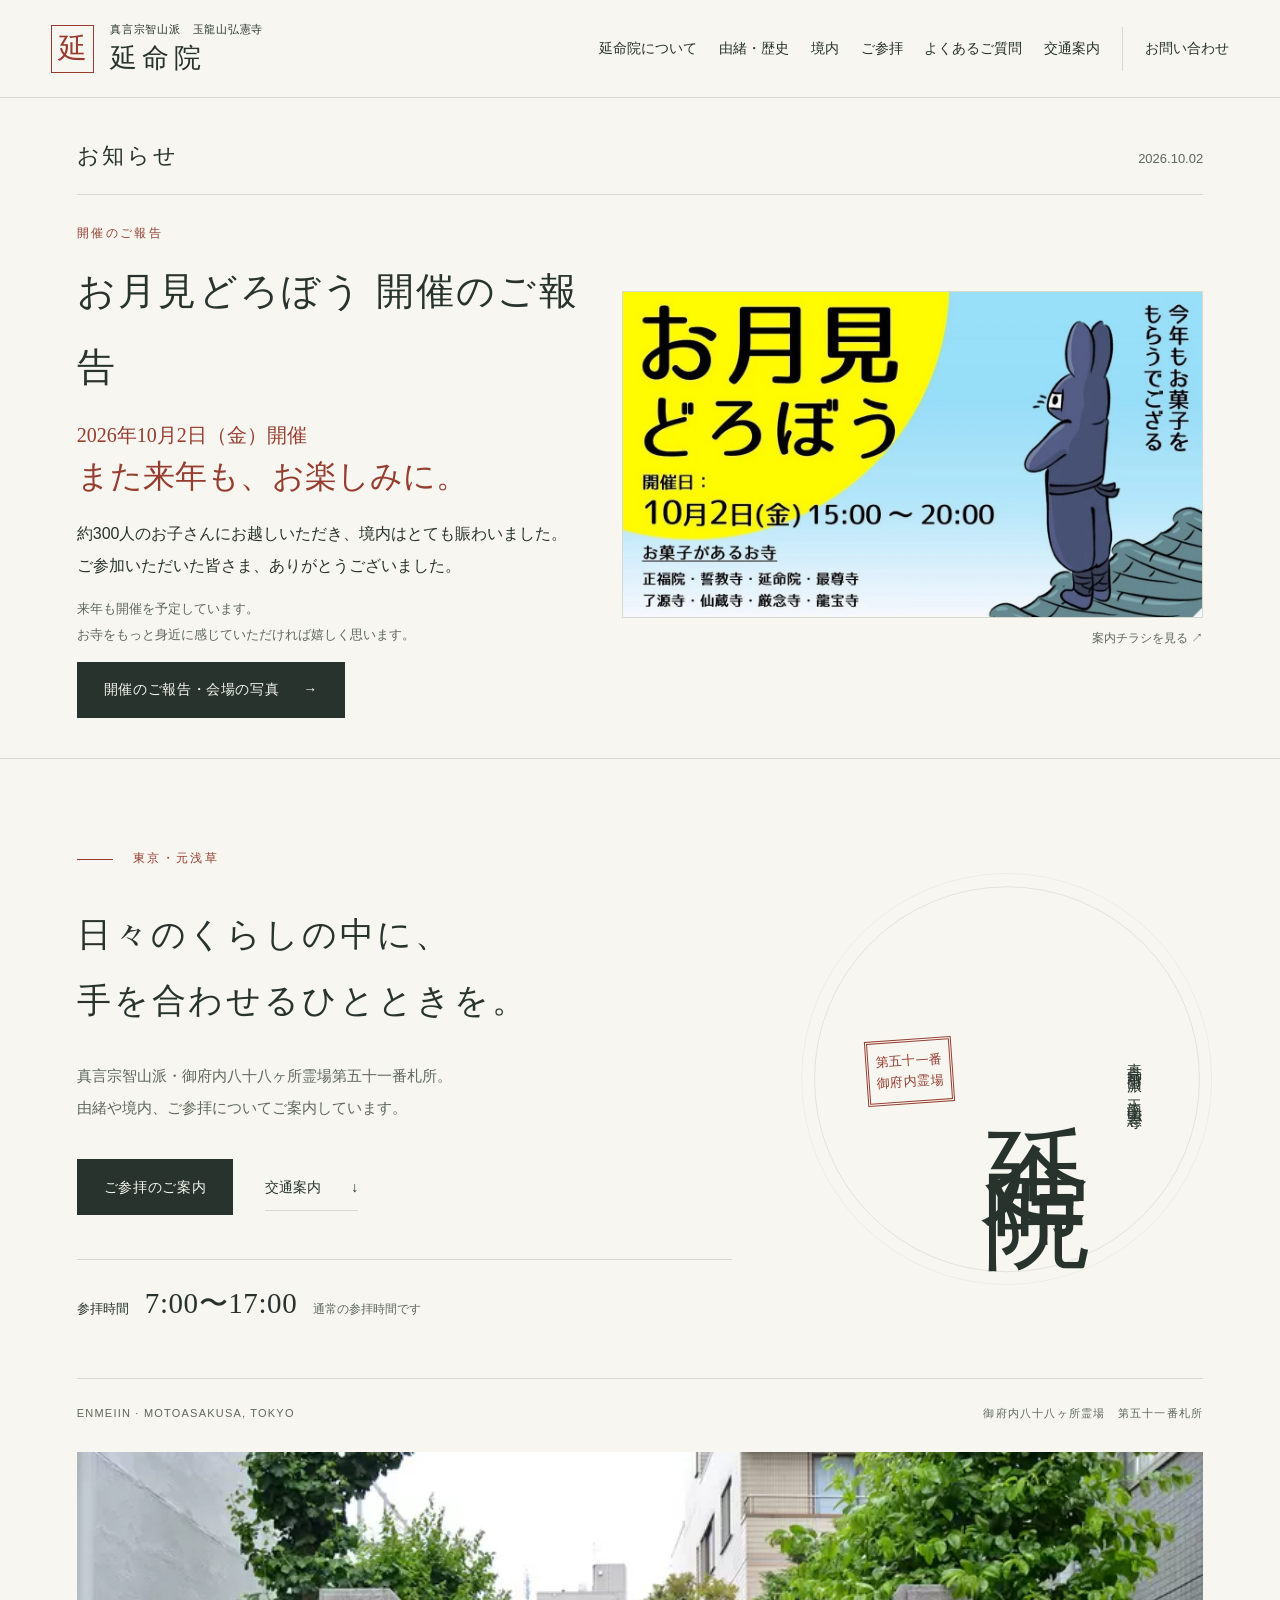
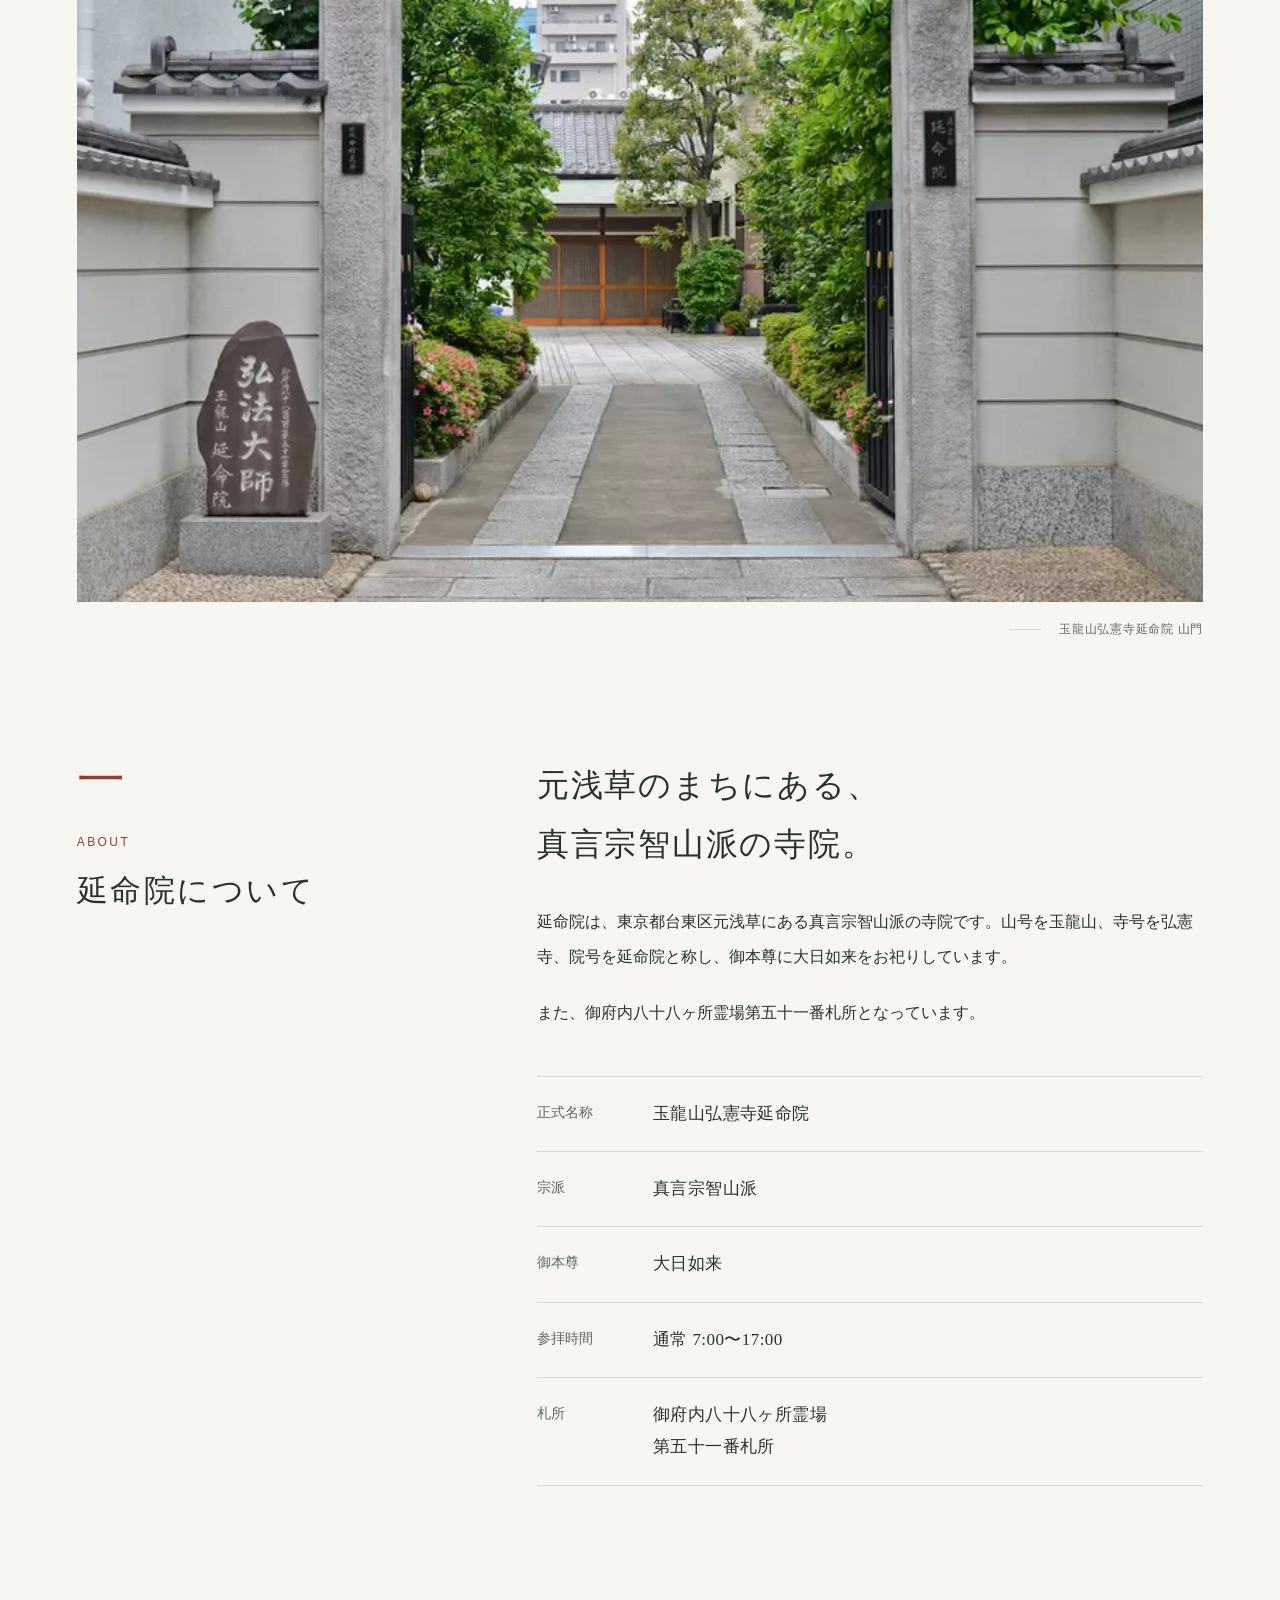
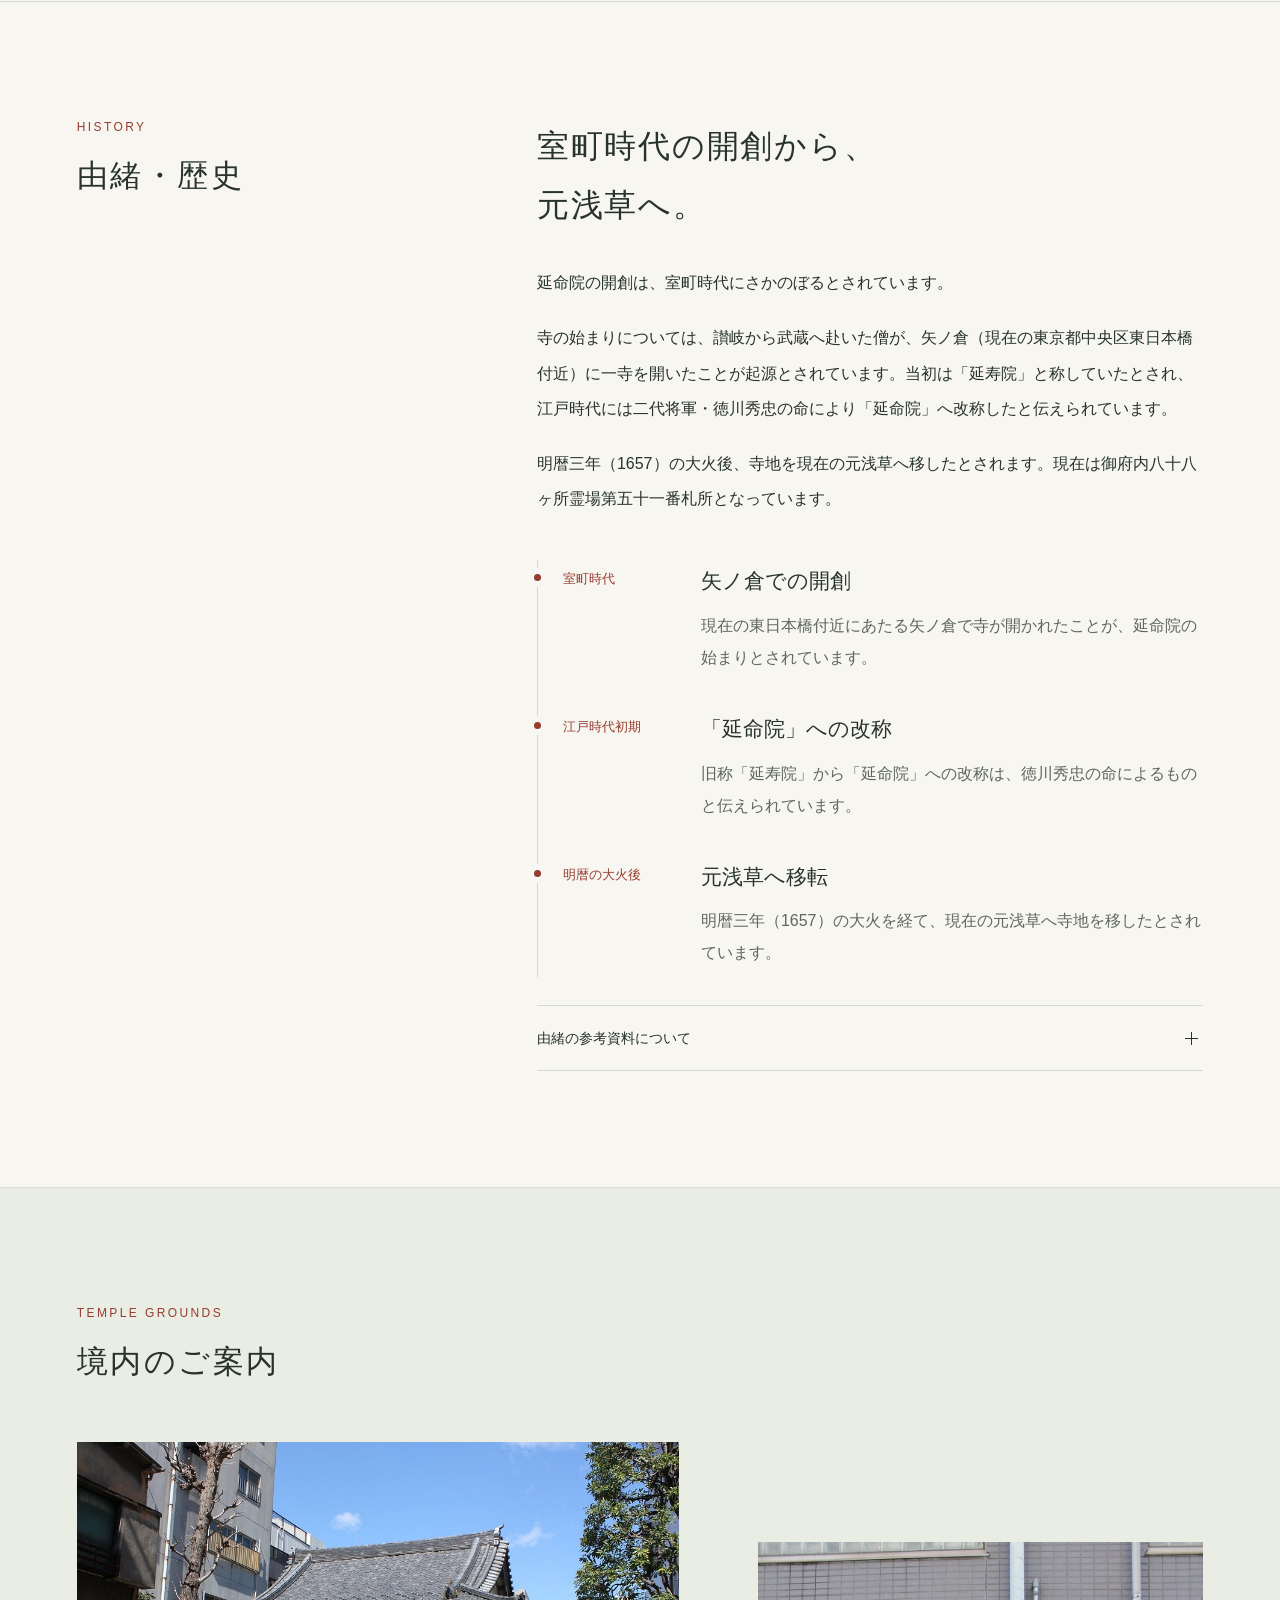
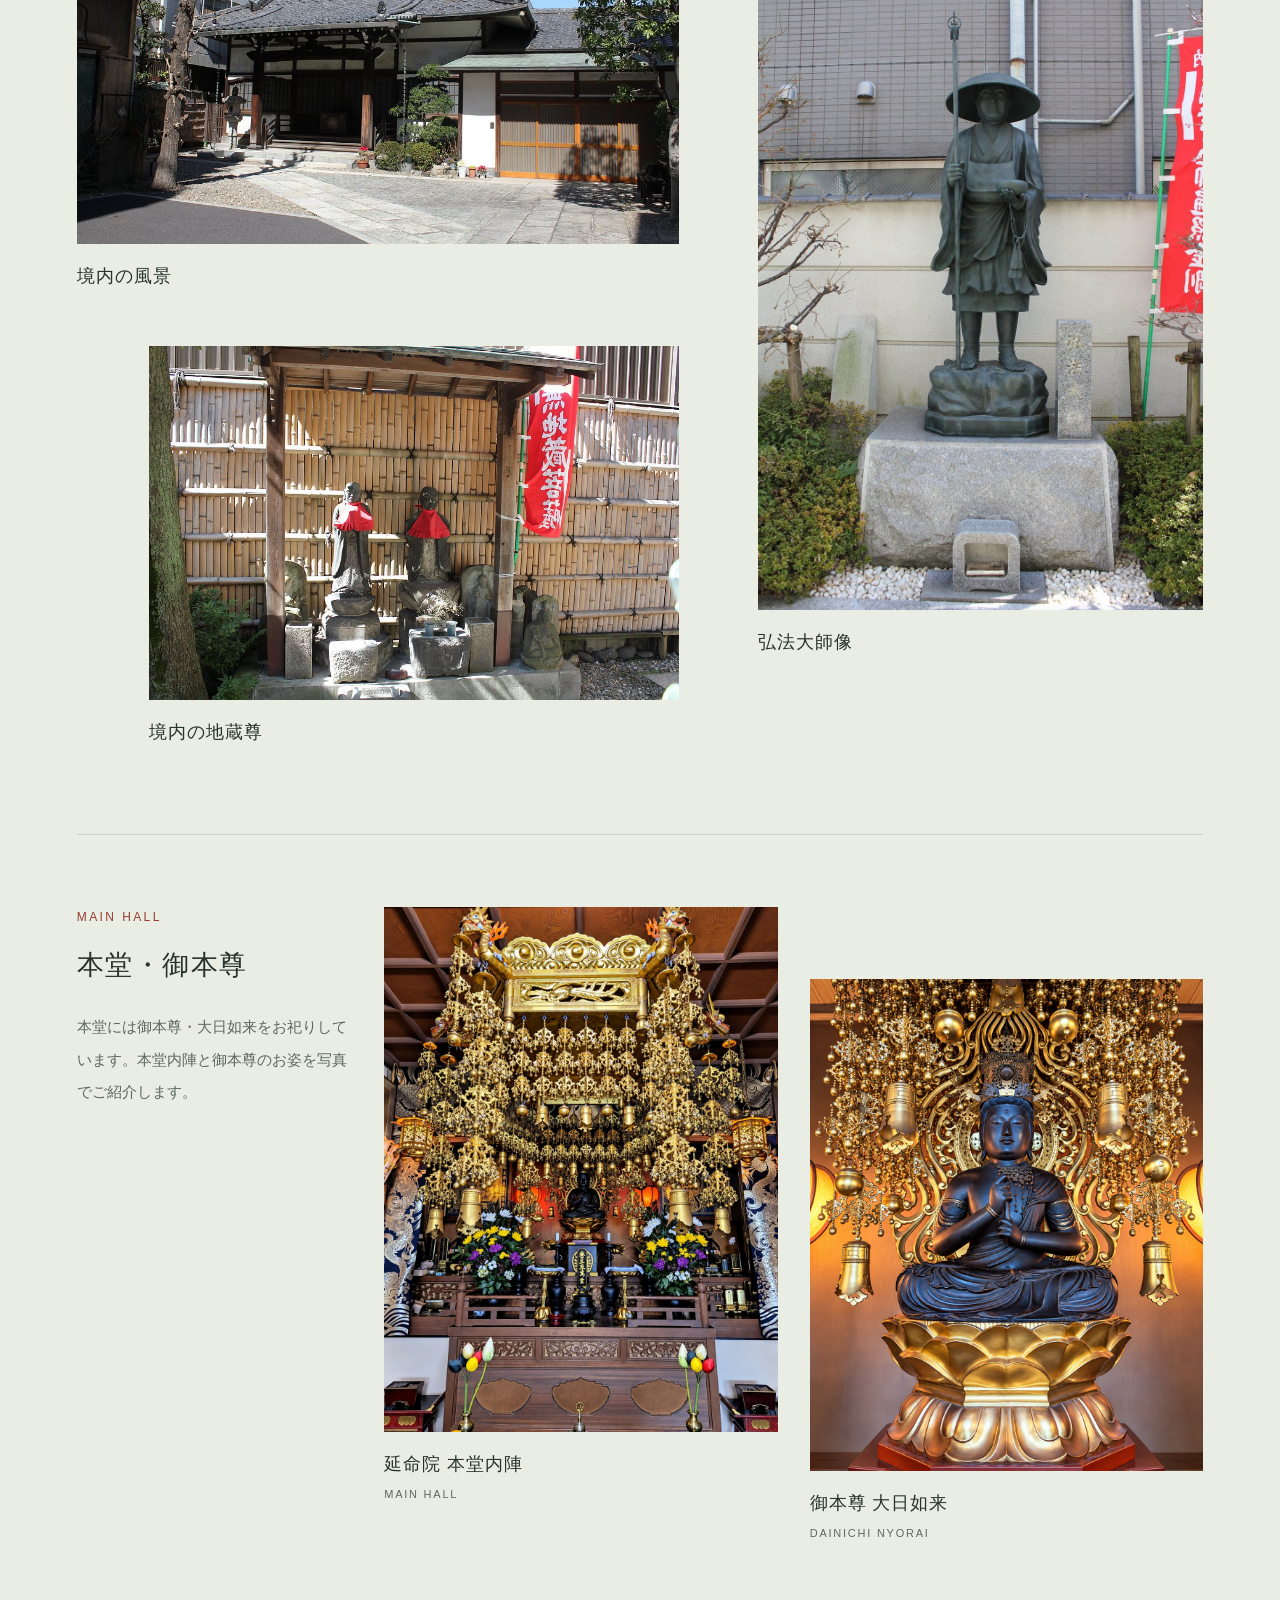
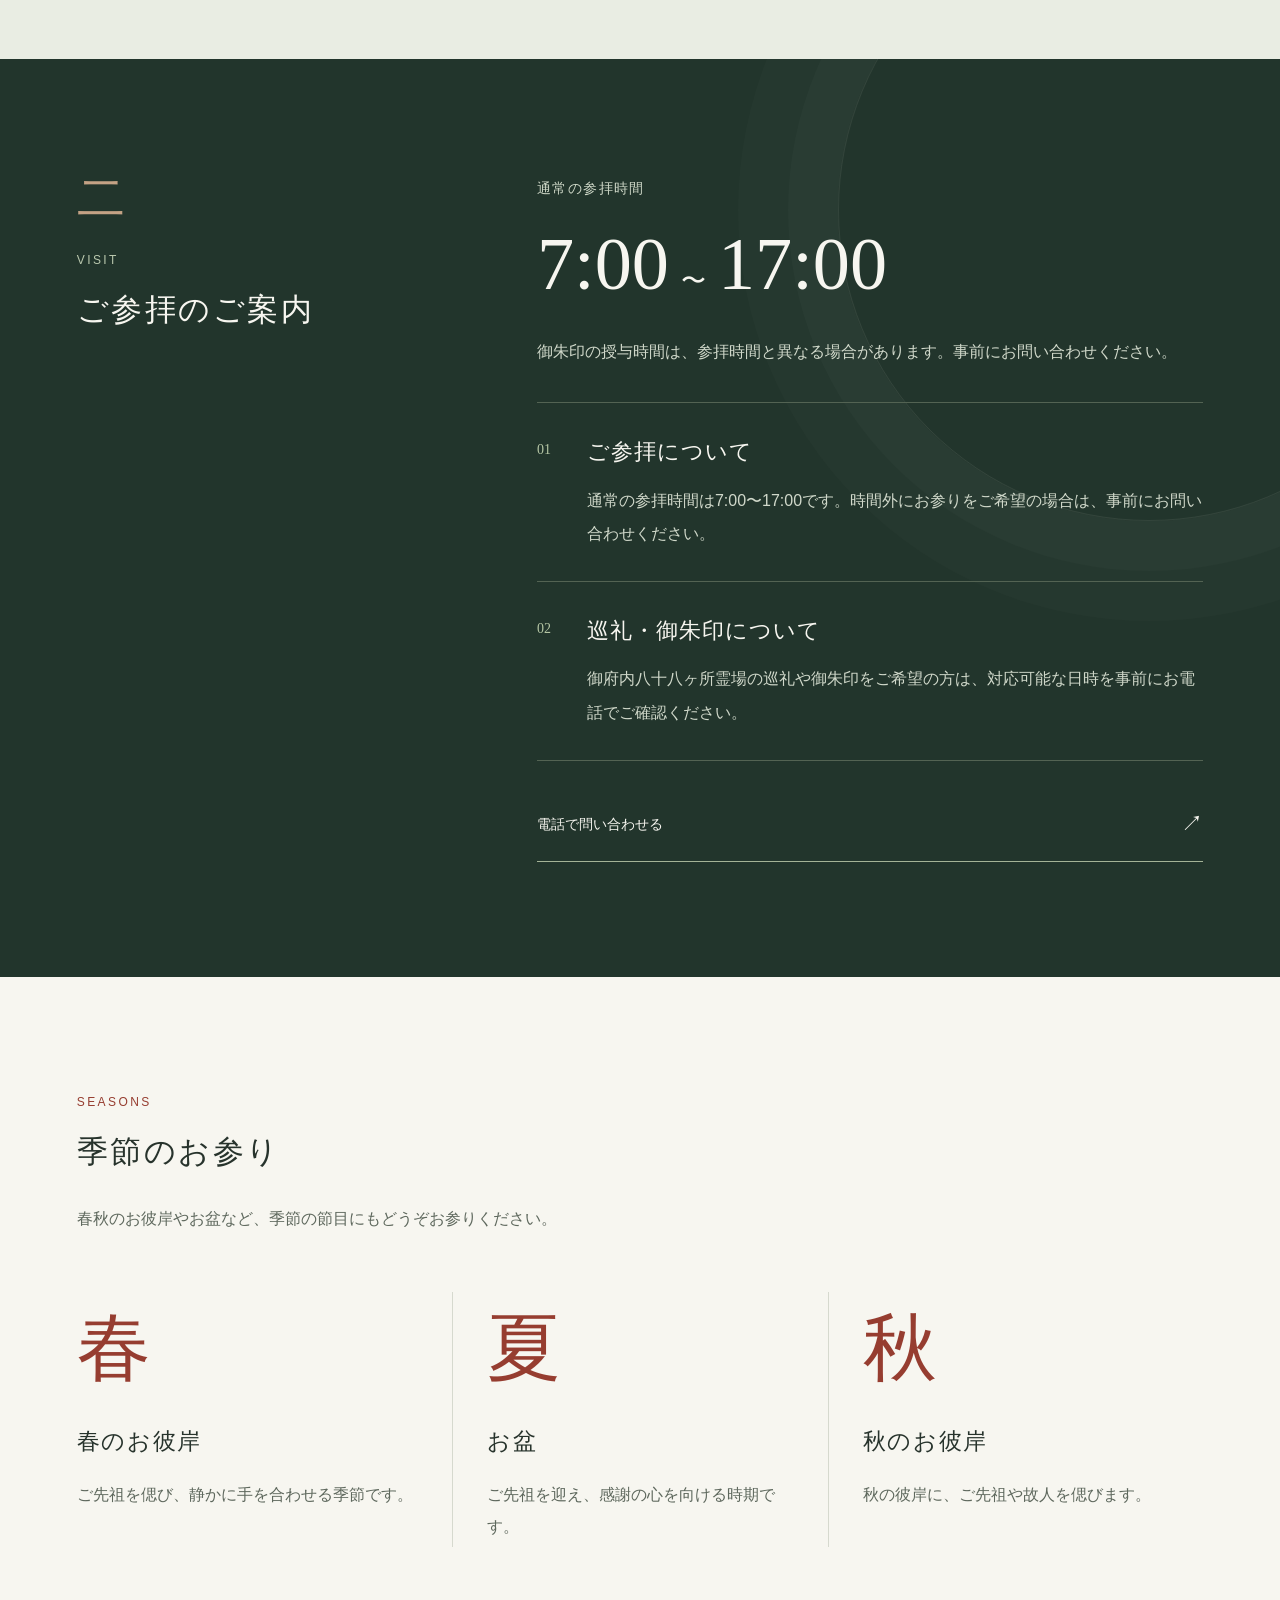
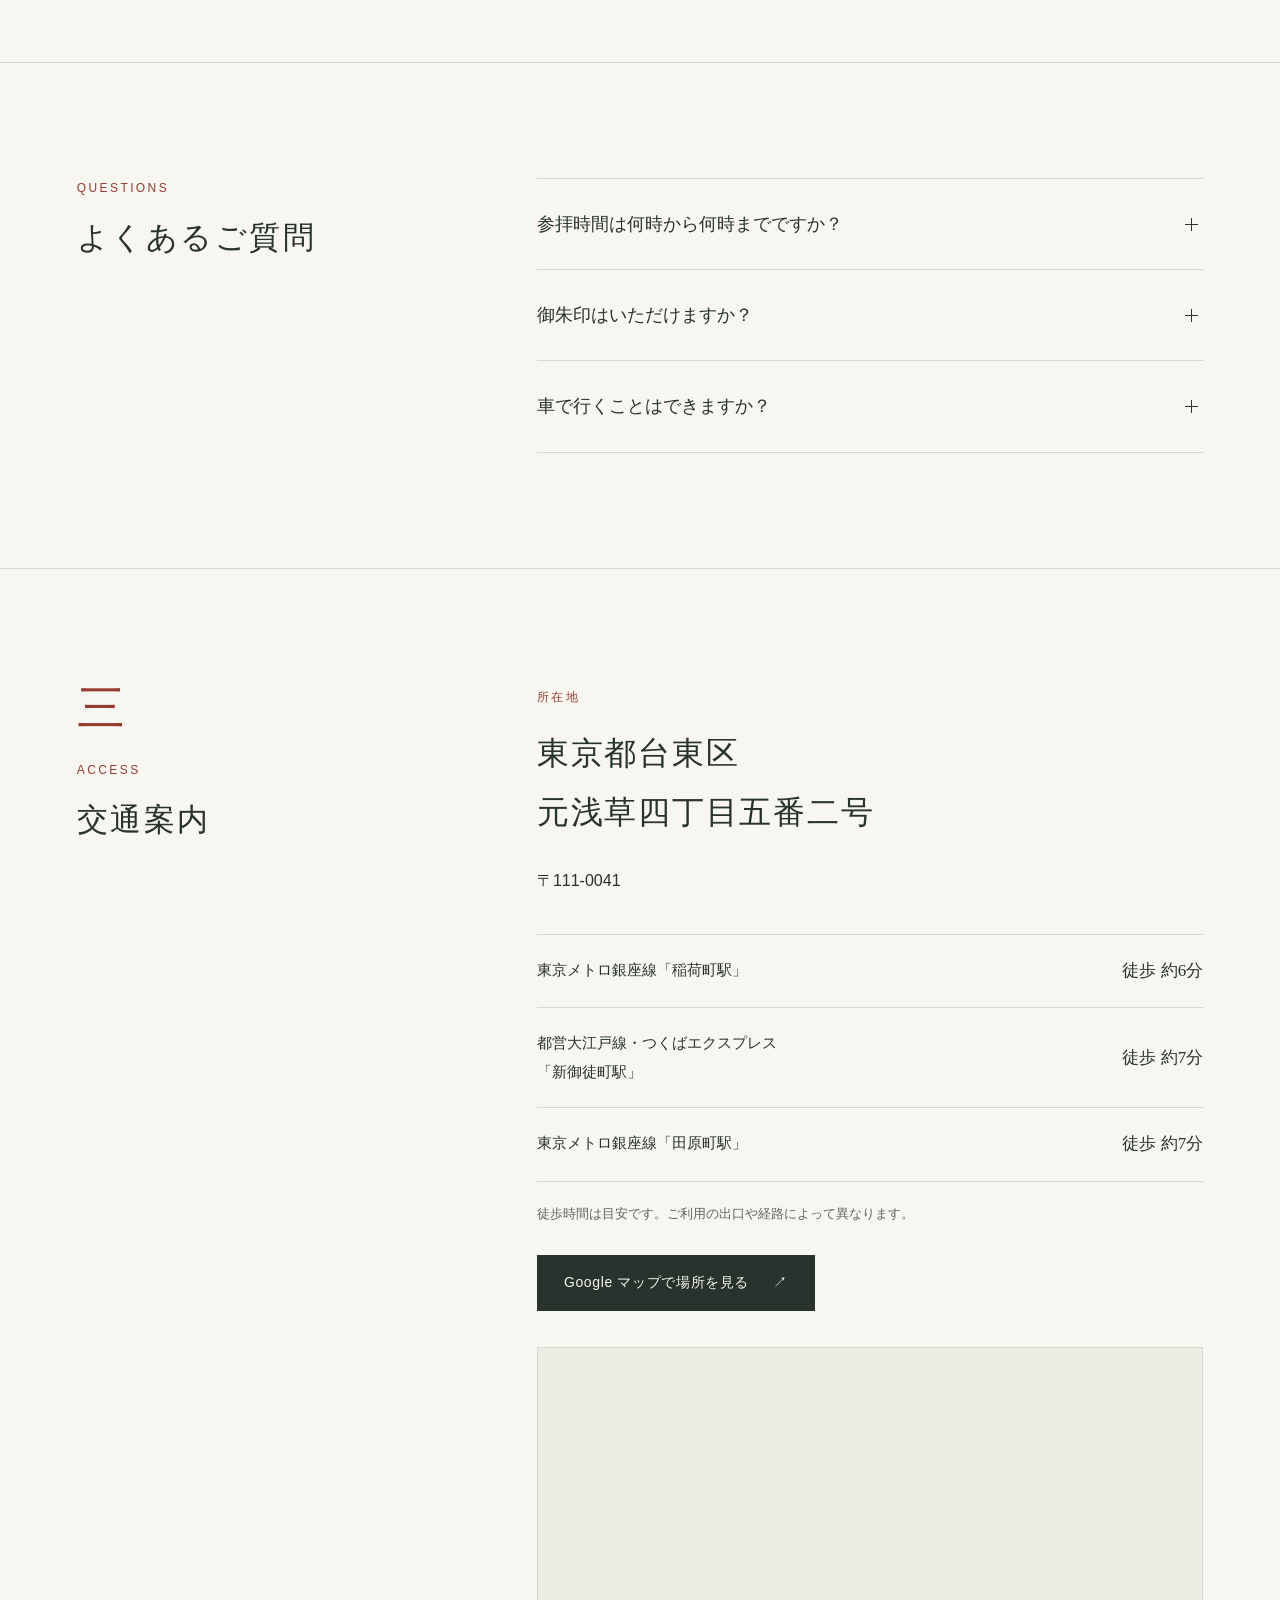
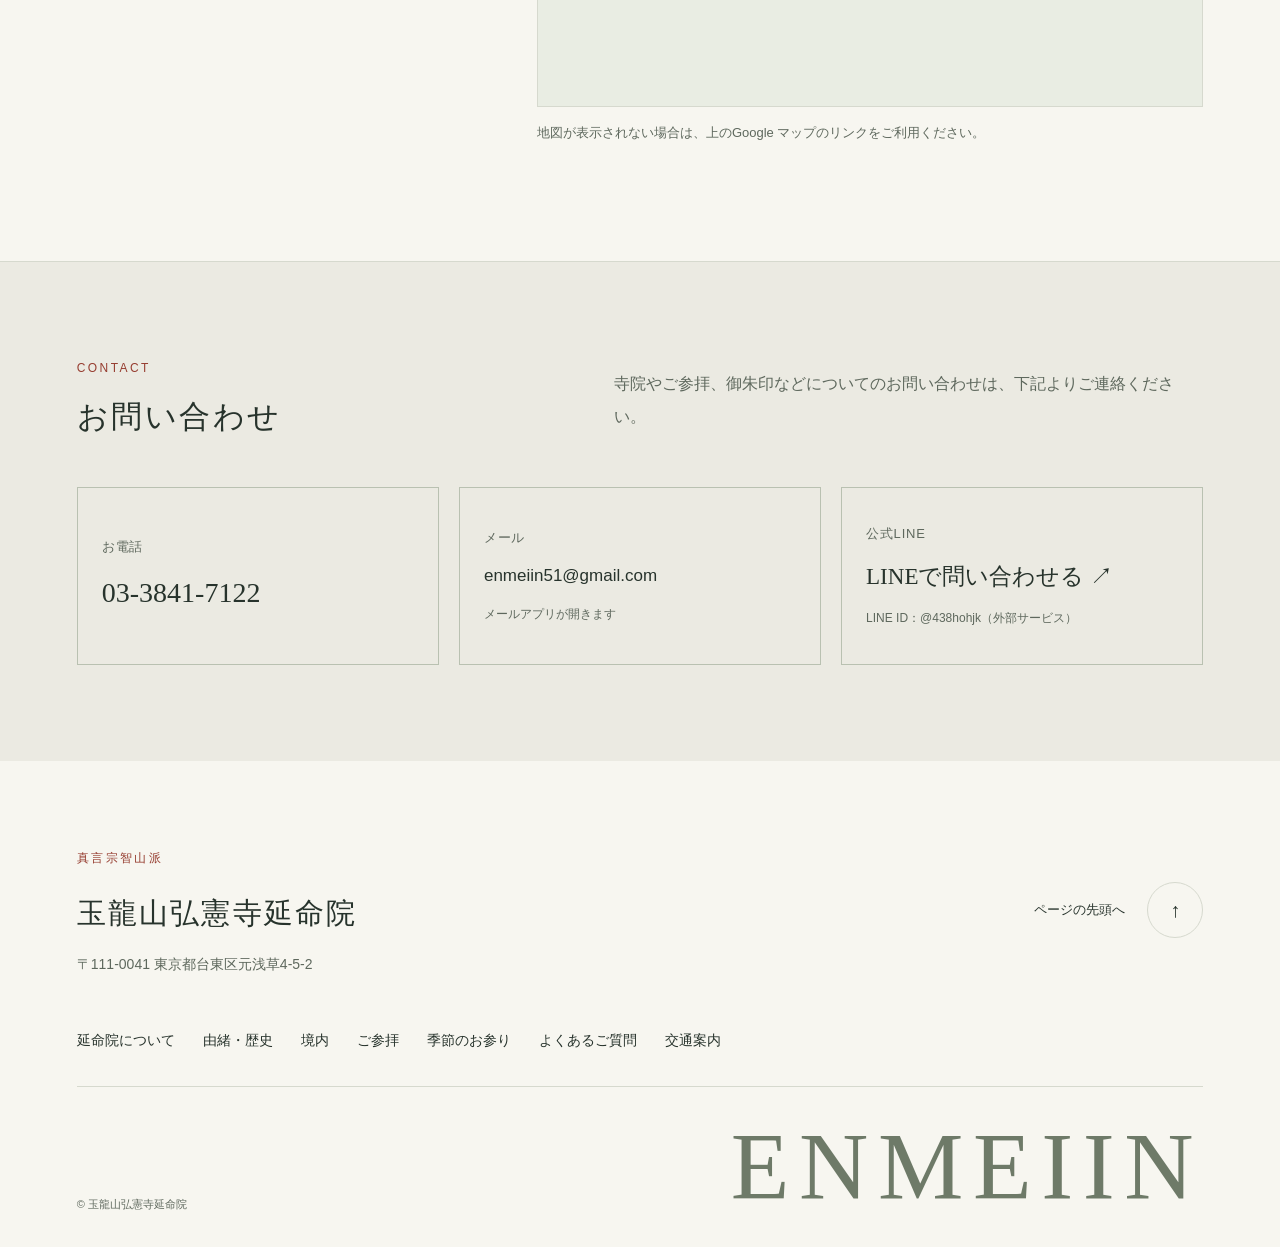
==== index.html @ 1c260dcf "Focus event report on thanks and plans for next year" ====
<!doctype html>
<html lang="ja">
<head>
  <meta charset="utf-8">
  <meta name="viewport" content="width=device-width, initial-scale=1">
  <meta name="theme-color" content="#292b29">
  <title>延命院【公式】｜東京都台東区元浅草・真言宗智山派</title>
  <meta name="description" content="東京都台東区元浅草の真言宗智山派寺院、玉龍山弘憲寺延命院。御本尊は大日如来。御府内八十八ヶ所霊場第五十一番札所。通常の参拝時間は7:00〜17:00。由緒・境内・御朱印のご案内、所在地や交通案内をご覧いただけます。">
  <meta name="robots" content="index, follow, max-image-preview:large">
  <meta property="og:title" content="延命院【公式】｜東京都台東区元浅草・真言宗智山派">
  <meta property="og:description" content="東京都台東区元浅草の真言宗智山派寺院。御本尊は大日如来。御府内八十八ヶ所霊場第五十一番札所。">
  <meta property="og:type" content="website">
  <meta property="og:locale" content="ja_JP">
  <meta property="og:image" content="https://gyokuryuzanenmeiin.com/assets/photos/gate.webp">
  <meta property="og:image:type" content="image/webp">
  <meta property="og:image:width" content="800">
  <meta property="og:image:height" content="533">
  <meta property="og:image:alt" content="緑に囲まれた延命院の山門と参道">
  <meta name="twitter:card" content="summary_large_image">
  <meta name="twitter:title" content="延命院【公式】｜東京都台東区元浅草・真言宗智山派">
  <meta name="twitter:description" content="東京都台東区元浅草の真言宗智山派寺院。御本尊は大日如来。御府内八十八ヶ所霊場第五十一番札所。">
  <meta name="twitter:image" content="https://gyokuryuzanenmeiin.com/assets/photos/gate.webp">
  <meta name="twitter:image:alt" content="緑に囲まれた延命院の山門と参道">
  <link rel="icon" type="image/svg+xml" href="data:image/svg+xml,%3Csvg xmlns='http://www.w3.org/2000/svg' viewBox='0 0 64 64'%3E%3Crect width='64' height='64' rx='6' fill='%23933227'/%3E%3Ctext x='32' y='46' text-anchor='middle' font-family='serif' font-size='44' fill='%23fff'%3E延%3C/text%3E%3C/svg%3E">
  <link rel="stylesheet" href="./styles.css?v=20261002-news2">
  <script src="./motion.js?v=20260914-design1" defer></script>
  <link rel="canonical" href="https://gyokuryuzanenmeiin.com/">
  <meta property="og:url" content="https://gyokuryuzanenmeiin.com/">
  <meta property="og:site_name" content="玉龍山弘憲寺延命院">
  <script type="application/ld+json">
  {
    "@context": "https://schema.org",
    "@graph": [
      {
        "@type": "BuddhistTemple",
        "@id": "https://gyokuryuzanenmeiin.com/#temple",
        "name": "玉龍山弘憲寺延命院",
        "alternateName": "延命院",
        "url": "https://gyokuryuzanenmeiin.com/",
        "telephone": "+81-3-3841-7122",
        "address": {
          "@type": "PostalAddress",
          "postalCode": "111-0041",
          "addressRegion": "東京都",
          "addressLocality": "台東区",
          "streetAddress": "元浅草4-5-2",
          "addressCountry": "JP"
        },
        "geo": {"@type": "GeoCoordinates", "latitude": 35.709276, "longitude": 139.785932},
        "hasMap": "https://www.google.com/maps/search/?api=1&query=玉龍山弘憲寺延命院%20東京都台東区元浅草4-5-2",
        "image": [
          "https://gyokuryuzanenmeiin.com/assets/photos/gate.webp",
          "https://gyokuryuzanenmeiin.com/assets/photos/grounds.jpg",
          "https://gyokuryuzanenmeiin.com/assets/photos/kobo-daishi.jpg",
          "https://gyokuryuzanenmeiin.com/assets/photos/jizo.jpg",
          "https://gyokuryuzanenmeiin.com/assets/photos/hondo-interior.webp",
          "https://gyokuryuzanenmeiin.com/assets/photos/dainichi-nyorai.webp"
        ],
        "description": "東京都台東区元浅草の真言宗智山派寺院。御本尊は大日如来。御府内八十八ヶ所霊場第五十一番札所。"
      },
      {
        "@type": "WebSite",
        "@id": "https://gyokuryuzanenmeiin.com/#website",
        "url": "https://gyokuryuzanenmeiin.com/",
        "name": "玉龍山弘憲寺延命院",
        "alternateName": "延命院",
        "inLanguage": "ja"
      },
      {
        "@type": "WebPage",
        "@id": "https://gyokuryuzanenmeiin.com/#webpage",
        "url": "https://gyokuryuzanenmeiin.com/",
        "name": "延命院【公式】｜東京都台東区元浅草・真言宗智山派",
        "inLanguage": "ja",
        "isPartOf": {"@id": "https://gyokuryuzanenmeiin.com/#website"},
        "mainEntity": {"@id": "https://gyokuryuzanenmeiin.com/#temple"},
        "primaryImageOfPage": {
          "@type": "ImageObject",
          "contentUrl": "https://gyokuryuzanenmeiin.com/assets/photos/gate.webp",
          "width": 800,
          "height": 533,
          "caption": "玉龍山弘憲寺延命院 山門"
        }
      }
    ]
  }
  </script>
</head>
<body id="top">
  <a class="skip" href="#main">本文へ移動</a>
  <header class="header">
    <a class="brand" href="#top" aria-label="玉龍山弘憲寺延命院 トップ"><span class="brand-seal" aria-hidden="true">延</span><span><small>真言宗智山派　玉龍山弘憲寺</small><strong>延命院</strong></span></a>
    <nav aria-label="メインナビゲーション"><a href="#about">延命院について</a><a href="#history">由緒・歴史</a><a href="#grounds">境内</a><a href="#visit">ご参拝</a><a href="#faq">よくあるご質問</a><a href="#access">交通案内</a><a class="nav-contact" href="#contact">お問い合わせ</a></nav>
  </header>

  <main id="main">
    <section class="news" id="news" aria-labelledby="news-title">
      <div class="news-heading"><h2 id="news-title">お知らせ</h2><time datetime="2026-10-02">2026.10.02</time></div>
      <article class="news-event" aria-labelledby="moon-title">
        <div class="news-copy">
          <p class="eyebrow">開催のご報告</p>
          <h3 id="moon-title">お月見どろぼう 開催のご報告</h3>
          <p class="news-date">2026年10月2日（金）開催<br><strong>また来年も、お楽しみに。</strong></p>
          <p>約300人のお子さんにお越しいただき、境内はとても賑わいました。<br>ご参加いただいた皆さま、ありがとうございました。</p>
          <p class="news-note">来年も開催を予定しています。<br>お寺をもっと身近に感じていただければ嬉しく思います。</p>
          <a class="button" href="./news/20261002-otsukimi.html">開催のご報告・会場の写真 <span aria-hidden="true">→</span></a>
        </div>
        <a class="news-poster" href="./assets/events/20261002/poster.webp" aria-label="お月見どろぼうの案内チラシを拡大して見る"><img src="./assets/events/20261002/poster.webp" width="1248" height="702" alt="お月見どろぼう。10月2日金曜日15時から20時。お菓子があるお寺：正福院・誓教寺・延命院・最尊寺・了源寺・仙蔵寺・厳念寺・龍宝寺" fetchpriority="high"><span>案内チラシを見る ↗</span></a>
      </article>
    </section>

    <section class="hero" aria-labelledby="hero-title">
      <div class="hero-intro">
        <p class="eyebrow">東京・元浅草</p>
        <p class="hero-message">日々のくらしの中に、<br>手を合わせるひとときを。</p>
        <p class="hero-description">真言宗智山派・御府内八十八ヶ所霊場第五十一番札所。<br>由緒や境内、ご参拝についてご案内しています。</p>
        <div class="hero-actions"><a class="button" href="#visit">ご参拝のご案内</a><a class="text-link" href="#access">交通案内 <span aria-hidden="true">↓</span></a></div>
      </div>
      <div class="temple-title"><p>真言宗智山派　玉龍山弘憲寺</p><h1 id="hero-title">延命院</h1><span class="seal">第五十一番<br>御府内霊場</span></div>
      <p class="hero-hours">参拝時間 <strong>7:00〜17:00</strong><span>通常の参拝時間です</span></p>
      <div class="hero-foot"><span>ENMEIIN · MOTOASAKUSA, TOKYO</span><span>御府内八十八ヶ所霊場　第五十一番札所</span></div>
    </section>

    <figure class="gate-photo"><img src="./assets/photos/gate.webp" width="800" height="533" alt="緑に囲まれた延命院の山門と参道" fetchpriority="high"><figcaption>玉龍山弘憲寺延命院 山門</figcaption></figure>

    <section class="section about" id="about" aria-labelledby="about-title">
      <div class="section-heading"><span class="number">一</span><p class="eyebrow">ABOUT</p><h2 id="about-title">延命院について</h2></div>
      <div class="section-content">
        <h3>元浅草のまちにある、<br>真言宗智山派の寺院。</h3>
        <p>延命院は、東京都台東区元浅草にある真言宗智山派の寺院です。山号を玉龍山、寺号を弘憲寺、院号を延命院と称し、御本尊に大日如来をお祀りしています。</p>
        <p>また、御府内八十八ヶ所霊場第五十一番札所となっています。</p>
        <dl class="facts">
          <div><dt>正式名称</dt><dd>玉龍山弘憲寺延命院</dd></div>
          <div><dt>宗派</dt><dd>真言宗智山派</dd></div>
          <div><dt>御本尊</dt><dd>大日如来</dd></div>
          <div><dt>参拝時間</dt><dd>通常 7:00〜17:00</dd></div>
          <div><dt>札所</dt><dd>御府内八十八ヶ所霊場<br>第五十一番札所</dd></div>
        </dl>
      </div>
    </section>

    <section class="section history-section" id="history" aria-labelledby="history-title">
      <div class="section-heading"><p class="eyebrow">HISTORY</p><h2 id="history-title">由緒・歴史</h2></div>
      <div class="section-content">
        <h3>室町時代の開創から、<br>元浅草へ。</h3>
        <p>延命院の開創は、室町時代にさかのぼるとされています。</p>
        <p>寺の始まりについては、讃岐から武蔵へ赴いた僧が、矢ノ倉（現在の東京都中央区東日本橋付近）に一寺を開いたことが起源とされています。当初は「延寿院」と称していたとされ、江戸時代には二代将軍・徳川秀忠の命により「延命院」へ改称したと伝えられています。</p>
        <p>明暦三年（1657）の大火後、寺地を現在の元浅草へ移したとされます。現在は御府内八十八ヶ所霊場第五十一番札所となっています。</p>
        <dl class="history-timeline">
          <div><dt>室町時代</dt><dd><strong>矢ノ倉での開創</strong><p>現在の東日本橋付近にあたる矢ノ倉で寺が開かれたことが、延命院の始まりとされています。</p></dd></div>
          <div><dt>江戸時代初期</dt><dd><strong>「延命院」への改称</strong><p>旧称「延寿院」から「延命院」への改称は、徳川秀忠の命によるものと伝えられています。</p></dd></div>
          <div><dt>明暦の大火後</dt><dd><strong>元浅草へ移転</strong><p>明暦三年（1657）の大火を経て、現在の元浅草へ寺地を移したとされています。</p></dd></div>
        </dl>
        <details class="history-sources"><summary>由緒の参考資料について</summary><p>開創の経緯や改称に関する記述には伝承を含みます。創建年については資料によって記述が異なるため、本ページでは「室町時代」と表記しています。</p><p>参照：<a href="https://ja.wikipedia.org/wiki/延命院_(台東区)" target="_blank" rel="noopener noreferrer">「延命院（台東区）」</a>、<a href="https://ameblo.jp/composure3956/entry-12393845345.html" target="_blank" rel="noopener noreferrer">御府内八十八箇所霊場 第五十一番札所 参拝記録</a>。</p></details>
      </div>
    </section>

    <section class="grounds-section" id="grounds" aria-labelledby="grounds-title">
      <div class="wide-section">
        <div class="section-heading"><p class="eyebrow">TEMPLE GROUNDS</p><h2 id="grounds-title">境内のご案内</h2></div>
        <div class="grounds-grid">
          <figure class="grounds-wide"><img src="./assets/photos/grounds.jpg" width="1000" height="667" alt="延命院の境内と参道から見た建物の外観" loading="lazy"><figcaption>境内の風景</figcaption></figure>
          <figure class="grounds-portrait"><img src="./assets/photos/kobo-daishi.jpg" width="1000" height="1500" alt="境内に立つ弘法大師像" loading="lazy"><figcaption>弘法大師像</figcaption></figure>
          <figure><img src="./assets/photos/jizo.jpg" width="1000" height="667" alt="赤い前掛けをまとった境内の地蔵尊" loading="lazy"><figcaption>境内の地蔵尊</figcaption></figure>
          <div class="hondo-feature" aria-labelledby="hondo-title">
            <div class="hondo-copy"><p class="eyebrow">MAIN HALL</p><h3 id="hondo-title">本堂・御本尊</h3><p>本堂には御本尊・大日如来をお祀りしています。本堂内陣と御本尊のお姿を写真でご紹介します。</p></div>
            <figure class="hondo-photo"><img src="./assets/photos/hondo-interior.webp" width="1086" height="1448" alt="玉龍山弘憲寺延命院の本堂内陣" loading="lazy" decoding="async"><figcaption>延命院 本堂内陣<span>MAIN HALL</span></figcaption></figure>
            <figure class="hondo-photo"><img src="./assets/photos/dainichi-nyorai.webp" width="1122" height="1402" alt="玉龍山弘憲寺延命院の御本尊・大日如来" loading="lazy" decoding="async"><figcaption>御本尊 大日如来<span>DAINICHI NYORAI</span></figcaption></figure>
          </div>
        </div>
      </div>
    </section>

    <section class="visit" id="visit" aria-labelledby="visit-title">
      <div class="section visit-inner">
        <div class="section-heading"><span class="number">二</span><p class="eyebrow">VISIT</p><h2 id="visit-title">ご参拝のご案内</h2></div>
        <div class="section-content">
          <div class="visiting-hours"><p>通常の参拝時間</p><strong><time datetime="07:00">7:00</time><span>〜</span><time datetime="17:00">17:00</time></strong><p>御朱印の授与時間は、参拝時間と異なる場合があります。事前にお問い合わせください。</p></div>
          <div class="visit-row"><span>01</span><div><h4>ご参拝について</h4><p>通常の参拝時間は7:00〜17:00です。時間外にお参りをご希望の場合は、事前にお問い合わせください。</p></div></div>
          <div class="visit-row"><span>02</span><div><h4>巡礼・御朱印について</h4><p>御府内八十八ヶ所霊場の巡礼や御朱印をご希望の方は、対応可能な日時を事前にお電話でご確認ください。</p></div></div>
          <a class="light-link" href="tel:0338417122">電話で問い合わせる <span aria-hidden="true">↗</span></a>
        </div>
      </div>
    </section>

    <section class="season-section" id="events" aria-labelledby="events-title">
      <div class="wide-section">
        <div class="section-heading"><p class="eyebrow">SEASONS</p><h2 id="events-title">季節のお参り</h2><p class="section-lead">春秋のお彼岸やお盆など、季節の節目にもどうぞお参りください。</p></div>
        <div class="seasons">
          <div><span>春</span><h3>春のお彼岸</h3><p>ご先祖を偲び、静かに手を合わせる季節です。</p></div>
          <div><span>夏</span><h3>お盆</h3><p>ご先祖を迎え、感謝の心を向ける時期です。</p></div>
          <div><span>秋</span><h3>秋のお彼岸</h3><p>秋の彼岸に、ご先祖や故人を偲びます。</p></div>
        </div>
      </div>
    </section>

    <section class="section faq-section" id="faq" aria-labelledby="faq-title">
      <div class="section-heading"><p class="eyebrow">QUESTIONS</p><h2 id="faq-title">よくあるご質問</h2></div>
      <div class="section-content faq-list">
        <details><summary>参拝時間は何時から何時までですか？</summary><p>通常は7:00〜17:00です。御朱印の授与時間は参拝時間と異なる場合がありますので、事前にお問い合わせください。</p></details>
        <details><summary>御朱印はいただけますか？</summary><p>御朱印の授与については、対応可能な日時を事前にお電話でご確認ください。</p></details>
        <details><summary>車で行くことはできますか？</summary><p>駐車については事前にお問い合わせください。公共交通機関では、稲荷町駅・新御徒町駅・田原町駅をご利用いただけます。</p></details>
      </div>
    </section>

    <section class="section access" id="access" aria-labelledby="access-title">
      <div class="section-heading"><span class="number">三</span><p class="eyebrow">ACCESS</p><h2 id="access-title">交通案内</h2></div>
      <div class="section-content">
        <p class="eyebrow">所在地</p><h3 class="address">東京都台東区<br>元浅草四丁目五番二号</h3><p>〒111-0041</p>
        <dl class="stations">
          <div><dt>東京メトロ銀座線「稲荷町駅」</dt><dd>徒歩 約6分</dd></div>
          <div><dt>都営大江戸線・つくばエクスプレス<br>「新御徒町駅」</dt><dd>徒歩 約7分</dd></div>
          <div><dt>東京メトロ銀座線「田原町駅」</dt><dd>徒歩 約7分</dd></div>
        </dl>
        <p class="note">徒歩時間は目安です。ご利用の出口や経路によって異なります。</p>
        <a class="button" href="https://www.google.com/maps/search/?api=1&amp;query=玉龍山弘憲寺延命院%20東京都台東区元浅草4-5-2" target="_blank" rel="noopener noreferrer">Google マップで場所を見る <span aria-hidden="true">↗</span><span class="sr-only">（新しいタブで開きます）</span></a>
        <div class="map-panel"><iframe title="玉龍山弘憲寺延命院の所在地：東京都台東区元浅草4-5-2" src="https://maps.google.com/maps?q=延命院%20東京都台東区元浅草4-5-2&amp;z=17&amp;output=embed" loading="lazy" referrerpolicy="no-referrer-when-downgrade" allowfullscreen></iframe><p class="note">地図が表示されない場合は、上のGoogle マップのリンクをご利用ください。</p></div>
      </div>
    </section>

    <section class="contact" id="contact" aria-labelledby="contact-title">
      <div class="contact-heading"><p class="eyebrow">CONTACT</p><h2 id="contact-title">お問い合わせ</h2><p>寺院やご参拝、御朱印などについてのお問い合わせは、下記よりご連絡ください。</p></div>
      <div class="contact-options">
        <a href="tel:0338417122"><span>お電話</span><strong>03-3841-7122</strong></a>
        <a href="mailto:enmeiin51@gmail.com"><span>メール</span><strong class="email-address">enmeiin51@gmail.com</strong><small>メールアプリが開きます</small></a>
        <a href="https://line.me/R/ti/p/@438hohjk" target="_blank" rel="noopener noreferrer"><span>公式LINE</span><strong>LINEで問い合わせる ↗</strong><small>LINE ID：@438hohjk（外部サービス）</small></a>
      </div>
    </section>
  </main>

  <footer>
    <div class="footer-main"><div><span class="eyebrow">真言宗智山派</span><p class="footer-title">玉龍山弘憲寺延命院</p><address>〒111-0041 東京都台東区元浅草4-5-2</address></div><a class="back-top" href="#top">ページの先頭へ <span aria-hidden="true">↑</span></a></div>
    <nav class="footer-nav" aria-label="フッターナビゲーション"><a href="#about">延命院について</a><a href="#history">由緒・歴史</a><a href="#grounds">境内</a><a href="#visit">ご参拝</a><a href="#events">季節のお参り</a><a href="#faq">よくあるご質問</a><a href="#access">交通案内</a></nav>
    <div class="footer-bottom"><small>© 玉龍山弘憲寺延命院</small><span>ENMEIIN</span></div>
  </footer>
  <nav class="mobile-actions" aria-label="連絡先とアクセス"><a href="tel:0338417122">電話</a><a href="mailto:enmeiin51@gmail.com">メール</a><a href="https://line.me/R/ti/p/@438hohjk" target="_blank" rel="noopener noreferrer">LINE ↗</a><a href="#access">交通案内</a></nav>
</body>
</html>
---- styles.css ----
/* Enmeiin — quiet typography, generous space, and progressive motion.
   Text, photograph files, section order, and native links remain in index.html. */
:root {
  --paper: #f7f6f0;
  --ink: #27332c;
  --muted: #5e685d;
  --red: #963d30;
  --line: #d6d9ce;
  --forest: #22352c;
  --gutter: clamp(24px, 6vw, 88px);
  --page: 1320px;
  --anchor-offset: 118px;
  --serif: "Yu Mincho", "Hiragino Mincho ProN", "Noto Serif CJK JP", "Noto Serif JP", serif;
  --sans: "Hiragino Kaku Gothic ProN", "Yu Gothic", "Noto Sans CJK JP", Meiryo, sans-serif;
  --latin: Georgia, "Times New Roman", var(--serif);
  --ease: cubic-bezier(.22, 1, .36, 1);
}
* { box-sizing: border-box; }
html { scroll-behavior: smooth; scroll-padding-top: var(--anchor-offset); }
body {
  margin: 0;
  background: var(--paper);
  color: var(--ink);
  font: 16px/2 var(--sans);
  -webkit-text-size-adjust: 100%;
  overflow-wrap: break-word;
}
::selection { background: #e7cfc1; color: var(--ink); }
a { color: inherit; text-decoration: none; }
button, input, textarea, select { font: inherit; }
a, summary { -webkit-tap-highlight-color: rgba(150, 61, 48, .12); }
a:focus-visible, summary:focus-visible {
  outline: 3px solid var(--red);
  outline-offset: 5px;
}
img { display: block; max-width: 100%; height: auto; }
figure, p, h1, h2, h3, h4, dl, dd { margin: 0; }
h1, h2, h3, h4 { font-family: var(--serif); font-weight: 500; }
main, section, .section-content, .hero-intro { min-width: 0; }
.sr-only {
  position: absolute;
  width: 1px; height: 1px;
  padding: 0; margin: -1px;
  overflow: hidden; clip: rect(0, 0, 0, 0);
  white-space: nowrap; border: 0;
}
.skip {
  position: fixed; top: 12px; left: 16px; z-index: 50;
  padding: 12px 20px; background: var(--paper);
  border: 1px solid var(--red);
  transform: translateY(-180%);
}
.skip:focus { transform: none; }
.eyebrow {
  font: 12px/1.8 var(--sans);
  letter-spacing: .2em;
  color: var(--red);
}
.header {
  position: sticky; top: 0; z-index: 20;
  display: flex; align-items: center; justify-content: space-between;
  gap: 28px;
  min-height: 98px;
  padding: 18px clamp(24px, 4vw, 64px);
  background: rgba(247, 246, 240, .97);
  border-bottom: 1px solid var(--line);
  transition: box-shadow .4s ease, background .4s ease;
}
.header[data-scrolled="true"] {
  background: #f7f6f0;
  box-shadow: 0 6px 24px rgba(39, 51, 44, .055);
}
.header::after {
  content: "";
  position: absolute; left: 0; right: 0; bottom: -1px;
  height: 2px;
  background: var(--red);
  transform: scaleX(var(--read-progress, 0));
  transform-origin: left;
  pointer-events: none;
}
.brand { display: inline-flex; align-items: center; gap: 16px; flex-shrink: 0; }
.brand-seal {
  display: grid; place-items: center;
  width: 43px; height: 48px;
  border: 1px solid var(--red);
  color: var(--red);
  font: 29px/1 var(--serif);
}
.brand small { display: block; font: 11px/1.8 var(--sans); letter-spacing: .07em; }
.brand strong { display: block; font: 27px/1.4 var(--serif); letter-spacing: .18em; }
.header nav { display: flex; align-items: center; gap: clamp(14px, 1.7vw, 28px); }
.header nav a {
  position: relative; display: inline-flex; align-items: center;
  min-height: 44px;
  white-space: nowrap;
  font: 14px/1.6 var(--sans);
}
.header nav a::after {
  content: ""; position: absolute; left: 0; right: 0; bottom: 4px;
  height: 1px; background: var(--red);
  transform: scaleX(0); transform-origin: left;
  transition: transform .35s var(--ease);
}
.header nav a[aria-current="location"] { color: var(--red); }
.header nav a[aria-current="location"]::after { transform: scaleX(1); }
.header .nav-contact { padding-left: 22px; border-left: 1px solid var(--line); }
.hero {
  position: relative; isolation: isolate;
  display: grid;
  grid-template-columns: minmax(0, 1.25fr) minmax(250px, .75fr);
  gap: 44px 7%;
  align-items: center;
  max-width: var(--page);
  margin: 0 auto;
  padding: clamp(64px, 7vw, 112px) var(--gutter) 28px;
}
.hero-intro > .eyebrow { display: flex; align-items: center; gap: 20px; }
.hero-intro > .eyebrow::before { content: ""; width: 36px; height: 1px; background: var(--red); }
.hero-message {
  margin: 32px 0 26px;
  font: 500 clamp(25px, 2.65vw, 38px)/1.95 var(--serif);
  letter-spacing: .085em;
}
.hero-description { max-width: 550px; color: var(--muted); font-size: 15px; line-height: 2.1; }
.hero-actions { display: flex; align-items: center; flex-wrap: wrap; gap: 20px 32px; margin-top: 36px; }
.button {
  position: relative; display: inline-flex; align-items: center; justify-content: center;
  gap: 24px; min-height: 56px; max-width: 100%;
  padding: 14px 26px;
  border: 1px solid var(--ink);
  background: var(--ink); color: var(--paper);
  font: 14px/1.8 var(--sans); letter-spacing: .045em;
  transition: background .3s ease, border-color .3s ease, transform .4s var(--ease);
}
.text-link, .light-link { display: inline-flex; align-items: center; gap: 30px; min-height: 48px; font-size: 14px; }
.text-link { border-bottom: 1px solid var(--line); }
.text-link span, .light-link span, .button > span[aria-hidden] { transition: transform .4s var(--ease); }
.temple-title {
  position: relative;
  grid-column: 2; grid-row: 1 / span 2;
  display: grid; grid-template-columns: auto auto auto;
  gap: 22px;
  justify-self: center; align-items: start;
  padding: 16px 0 30px;
}
.temple-title::before, .temple-title::after {
  content: ""; position: absolute; z-index: -1;
  top: 50%; left: 50%; width: clamp(270px, 30vw, 390px); aspect-ratio: 1;
  border: 1px solid rgba(107, 124, 98, .15);
  border-radius: 50%;
  transform: translate(-50%, -52%);
  pointer-events: none;
}
.temple-title::after { width: clamp(290px, 32vw, 418px); border-color: rgba(107, 124, 98, .075); }
.temple-title > p {
  grid-column: 3; grid-row: 1;
  writing-mode: vertical-rl;
  font: 15px/1.8 var(--serif);
  letter-spacing: .2em;
  padding-top: 12px;
}
.temple-title h1 {
  grid-column: 2; grid-row: 1;
  writing-mode: vertical-rl;
  font: 500 clamp(80px, 8.4vw, 114px)/1.15 var(--serif);
  letter-spacing: .17em;
  white-space: nowrap;
}
.seal {
  grid-column: 1; grid-row: 1;
  align-self: end;
  margin-bottom: 18px;
  padding: 8px 7px;
  border: 3px double var(--red);
  color: var(--red);
  font: 13px/1.65 var(--serif);
  letter-spacing: .03em;
  white-space: nowrap;
  transform: rotate(-4deg);
}
.hero-hours {
  display: flex; align-items: baseline; flex-wrap: wrap;
  gap: 3px 16px;
  grid-column: 1;
  padding-top: 22px; border-top: 1px solid var(--line);
  font-size: 13px;
}
.hero-hours strong { font: 29px/1.5 var(--latin); letter-spacing: .02em; font-variant-numeric: lining-nums; }
.hero-hours > span { font-size: 12px; color: var(--muted); }
.hero-foot {
  grid-column: 1 / -1;
  display: flex; justify-content: space-between; flex-wrap: wrap;
  gap: 8px 24px;
  margin-top: 8px; padding-top: 25px;
  border-top: 1px solid var(--line);
  font: 11px/1.8 var(--sans); letter-spacing: .11em; color: var(--muted);
}
.gate-photo { max-width: var(--page); margin: 0 auto; padding: 0 var(--gutter); }
.gate-photo img { width: 100%; height: auto; background: #d9ded0; }
.gate-photo figcaption {
  display: flex; align-items: center; justify-content: flex-end; gap: 18px;
  padding-top: 17px; font: 12px/1.8 var(--sans); letter-spacing: .06em; color: var(--muted);
}
.gate-photo figcaption::before { content: ""; width: 32px; height: 1px; background: var(--line); }
.section {
  display: grid;
  grid-template-columns: minmax(0, .7fr) minmax(0, 1.3fr);
  align-items: start; column-gap: 9%;
  max-width: var(--page); margin: 0 auto;
  padding: clamp(80px, 9vw, 144px) var(--gutter);
}
.section-heading { min-width: 0; }
.section > .section-heading { position: sticky; top: calc(var(--anchor-offset) + 28px); }
.number { display: block; margin-bottom: 28px; color: var(--red); font: 48px/1 var(--serif); }
.section-heading h2, .contact h2 {
  margin-top: 13px;
  font-size: clamp(25px, 2.4vw, 33px); line-height: 1.65; letter-spacing: .08em;
}
.section-content > h3 {
  margin: 0 0 30px;
  font-size: clamp(26px, 2.5vw, 35px); line-height: 1.85; letter-spacing: .055em;
}
.section-content > p { margin-top: 20px; line-height: 2.2; }
.facts { margin-top: 46px; border-top: 1px solid var(--line); }
.facts > div { display: grid; grid-template-columns: 6em minmax(0, 1fr); gap: 20px; padding: 21px 0; border-bottom: 1px solid var(--line); }
.facts dt { font-size: 14px; color: var(--muted); }
.facts dd { font: 17px/1.9 var(--serif); letter-spacing: .025em; }
.history-section { border-top: 1px solid var(--line); }
.history-timeline { position: relative; margin: 44px 0 28px; }
.history-timeline > div {
  position: relative; display: grid;
  grid-template-columns: 112px minmax(0, 1fr); gap: 26px;
  padding: 4px 0 34px 25px;
  border-left: 1px solid var(--line);
}
.history-timeline > div:last-child { padding-bottom: 8px; }
.history-timeline > div::before {
  content: ""; position: absolute; left: -4px; top: 14px;
  width: 7px; height: 7px; background: var(--red);
  border-radius: 50%; box-shadow: 0 0 0 6px var(--paper);
}
.history-timeline dt { color: var(--red); font-size: 13px; padding-top: 2px; }
.history-timeline strong { font: 21px/1.7 var(--serif); }
.history-timeline p { margin-top: 10px; color: var(--muted); line-height: 2; }
.history-sources { border-top: 1px solid var(--line); border-bottom: 1px solid var(--line); }
.history-sources summary { padding: 18px 36px 18px 0; font-size: 14px; }
.history-sources p { margin: 0 0 18px; color: var(--muted); font-size: 14px; line-height: 2; }
.history-sources a { text-decoration: underline; text-underline-offset: 4px; }
.wide-section { max-width: var(--page); margin: 0 auto; padding: clamp(80px, 9vw, 144px) var(--gutter); }
.grounds-section { background: #e9ede3; border-top: 1px solid #dce1d4; }
.grounds-grid {
  display: grid; grid-template-columns: minmax(0, 1.15fr) minmax(0, .85fr);
  gap: 54px 7%; align-items: start; margin-top: 54px;
}
.grounds-grid figure { min-width: 0; }
.grounds-grid img { width: 100%; height: auto; background: #d4daca; }
.grounds-grid figcaption {
  padding-top: 16px; font: 18px/1.8 var(--serif); letter-spacing: .055em;
}
.grounds-grid figcaption span { display: block; margin-top: 5px; color: var(--muted); font: 11px/1.8 var(--sans); letter-spacing: .16em; }
.grounds-portrait { grid-column: 2; grid-row: 1 / span 2; margin-top: 100px; }
.grounds-grid > figure:nth-child(3) { width: 88%; justify-self: end; }
.hondo-feature {
  grid-column: 1 / -1;
  display: grid; grid-template-columns: minmax(0, .7fr) minmax(0, 1fr) minmax(0, 1fr);
  align-items: start; gap: 32px;
  margin-top: 32px; padding-top: 72px; border-top: 1px solid #cbd3c2;
}
.hondo-copy { position: sticky; top: calc(var(--anchor-offset) + 28px); }
.hondo-copy h3 { margin: 12px 0 22px; font-size: 27px; line-height: 1.8; letter-spacing: .055em; }
.hondo-copy p:not(.eyebrow) { color: var(--muted); font-size: 15px; line-height: 2.15; }
.hondo-photo:last-child { margin-top: 72px; }
.visit { position: relative; isolation: isolate; overflow: clip; background: var(--forest); color: var(--paper); }
.visit::before {
  content: ""; position: absolute; right: -180px; top: -160px; z-index: -1;
  width: 620px; height: 620px; border: 1px solid rgba(245, 246, 232, .08); border-radius: 50%;
  box-shadow: 0 0 0 50px rgba(245, 246, 232, .02), 0 0 0 100px rgba(245, 246, 232, .015);
  pointer-events: none;
}
.visit .number { color: #c4a285; }
.visit .eyebrow { color: #bac8ae; }
.visiting-hours { padding-bottom: 34px; border-bottom: 1px solid #536353; }
.visiting-hours > p:first-child { color: #ced7c7; font-size: 14px; letter-spacing: .1em; }
.visiting-hours > strong {
  display: flex; align-items: baseline; flex-wrap: wrap; gap: 12px;
  margin: 12px 0 20px;
  font: clamp(44px, 5.8vw, 78px)/1.35 var(--latin); font-variant-numeric: lining-nums; white-space: nowrap;
}
.visiting-hours strong span { font: 25px/1.5 var(--serif); }
.visiting-hours > p:last-child { font-size: 16px; line-height: 2.1; color: #d0d8ca; }
.visit-row { display: grid; grid-template-columns: 28px minmax(0, 1fr); gap: 22px; padding: 30px 0; border-bottom: 1px solid #536353; }
.visit-row > span { padding-top: 3px; color: #b4c5a4; font: 14px/2 var(--latin); }
.visit-row h4 { margin-bottom: 12px; font-size: 22px; line-height: 1.75; letter-spacing: .045em; }
.visit-row p { color: #d0d8ca; line-height: 2.1; }
.light-link { display: flex; justify-content: space-between; margin-top: 26px; padding: 15px 0; border-bottom: 1px solid #a4b397; }
.light-link span { font-size: 22px; }
.visit a:focus-visible { outline-color: #f7f6f0; }
.season-section { border-bottom: 1px solid var(--line); }
.section-lead { margin-top: 25px; color: var(--muted); font-size: 16px; line-height: 2.1; }
.seasons { display: grid; grid-template-columns: repeat(3, minmax(0, 1fr)); margin-top: 56px; }
.seasons > div { padding: 12px 34px 4px; border-left: 1px solid var(--line); }
.seasons > div:first-child { padding-left: 0; border-left: 0; }
.seasons > div:last-child { padding-right: 0; }
.seasons span { display: block; color: var(--red); font: 74px/1.2 var(--serif); }
.seasons h3 { margin: 26px 0 14px; font-size: 23px; letter-spacing: .07em; }
.seasons p { color: var(--muted); line-height: 2; }
.faq-section { border-bottom: 1px solid var(--line); }
.faq-list { border-top: 1px solid var(--line); }
.faq-list details { border-bottom: 1px solid var(--line); }
summary { position: relative; cursor: pointer; list-style: none; }
summary::-webkit-details-marker { display: none; }
summary::before, summary::after {
  content: ""; position: absolute; right: 5px; top: 50%;
  width: 13px; height: 1px; background: currentColor;
  transition: transform .3s var(--ease);
}
summary::after { transform: rotate(90deg); }
details[open] > summary::after { transform: rotate(0deg); }
details[open] > summary { color: var(--red); }
.faq-list summary { padding: 28px 42px 28px 0; font: 18px/1.9 var(--serif); }
.faq-list details p { padding: 0 30px 28px 0; color: var(--muted); font-size: 16px; line-height: 2.1; }
.access .section-content > .eyebrow { margin-top: 0; }
.access .address { margin: 14px 0 10px; font-size: clamp(26px, 2.5vw, 35px); }
.stations { margin: 36px 0 18px; border-top: 1px solid var(--line); }
.stations > div { display: grid; grid-template-columns: minmax(0, 1fr) auto; gap: 24px; padding: 21px 0; border-bottom: 1px solid var(--line); }
.stations dt { font-size: 15px; line-height: 1.9; }
.stations dd { align-self: center; font: 17px/1.8 var(--serif); white-space: nowrap; }
.section-content > .note, .note { font-size: 13px; color: var(--muted); line-height: 1.9; }
.access .button { margin-top: 28px; }
.map-panel { margin-top: 36px; }
.map-panel iframe { display: block; width: 100%; height: 360px; border: 1px solid var(--line); background: #e9ede3; }
.map-panel .note { margin-top: 14px; }
.contact { padding: 96px max(var(--gutter), calc((100% - 1144px) / 2)); background: #ebeae2; border-top: 1px solid var(--line); }
.contact-heading { display: grid; grid-template-columns: minmax(0, .85fr) minmax(0, 1.15fr); gap: 0 9%; }
.contact-heading .eyebrow { grid-column: 1; }
.contact-heading h2 { grid-column: 1; }
.contact-heading > p:not(.eyebrow) { grid-column: 2; grid-row: 1 / span 2; align-self: center; color: var(--muted); line-height: 2.1; }
.contact-options { display: grid; grid-template-columns: repeat(3, minmax(0, 1fr)); gap: 20px; margin-top: 44px; }
.contact-options > a {
  display: flex; flex-direction: column; justify-content: center; gap: 12px;
  min-width: 0; min-height: 178px;
  padding: 26px 24px;
  border: 1px solid #b9c1b1;
  transition: background .35s ease, border-color .35s ease, transform .4s var(--ease);
}
.contact-options span { color: var(--muted); font: 13px/1.8 var(--sans); letter-spacing: .06em; }
.contact-options strong { font: 23px/1.65 var(--serif); overflow-wrap: anywhere; }
.contact-options > a:first-child strong { font: 28px/1.65 var(--latin); }
.contact-options .email-address { font: 17px/1.8 var(--sans); }
.contact-options small { color: var(--muted); font: 12px/1.8 var(--sans); }
footer { max-width: var(--page); margin: 0 auto; padding: 80px var(--gutter) 32px; }
.footer-main { display: flex; justify-content: space-between; align-items: center; gap: 40px; }
.footer-title { margin: 16px 0 12px; font: 29px/1.7 var(--serif); letter-spacing: .075em; }
footer address { color: var(--muted); font: normal 14px/2 var(--sans); }
.back-top { display: inline-flex; align-items: center; gap: 22px; font-size: 13px; white-space: nowrap; }
.back-top span { display: grid; place-items: center; width: 56px; height: 56px; border: 1px solid var(--line); border-radius: 50%; font-size: 20px; transition: background .3s ease, color .3s ease; }
.footer-nav { display: flex; flex-wrap: wrap; gap: 8px 28px; margin: 40px 0 32px; padding-bottom: 24px; border-bottom: 1px solid var(--line); font-size: 14px; }
.footer-nav a { display: inline-flex; align-items: center; min-height: 44px; }
.footer-bottom { display: flex; align-items: flex-end; justify-content: space-between; gap: 24px; }
.footer-bottom small { font: 11px/1.8 var(--sans); color: var(--muted); }
.footer-bottom > span { font: clamp(42px, 7.5vw, 100px)/1 var(--latin); letter-spacing: .1em; color: #6e7a68; }
.mobile-actions { display: none; }
@media (hover: hover) and (pointer: fine) {
  .header nav a:hover::after { transform: scaleX(1); }
  .header nav a:hover, .footer-nav a:hover { color: var(--red); }
  .button:hover { background: var(--red); border-color: var(--red); transform: translateY(-2px); }
  .text-link:hover { color: var(--red); border-color: var(--red); }
  .text-link:hover span { transform: translateY(4px); }
  .light-link:hover span, .button:hover > span[aria-hidden] { transform: translate(3px, -3px); }
  .contact-options > a:hover { background: var(--paper); border-color: var(--red); transform: translateY(-4px); }
  .back-top:hover span { background: var(--ink); color: var(--paper); }
}
@media (max-width: 1120px) {
  :root { --anchor-offset: 158px; }
  .header { flex-wrap: wrap; gap: 14px 24px; padding-top: 16px; padding-bottom: 12px; }
  .header nav { width: 100%; justify-content: space-between; gap: 16px; }
  .hero { column-gap: 4%; grid-template-columns: minmax(0, 1.2fr) minmax(250px, .8fr); }
  .hero-description br { display: none; }
  .hero-message { font-size: 29px; }
  .temple-title { gap: 14px; }
  .section { column-gap: 7%; grid-template-columns: minmax(0, .65fr) minmax(0, 1.35fr); }
  .history-timeline > div { grid-template-columns: 1fr; gap: 8px; padding-bottom: 32px; }
  .hondo-feature { grid-template-columns: minmax(0, 1fr) minmax(0, 1fr); gap: 36px; }
  .hondo-copy { position: static; grid-column: 1 / -1; max-width: 620px; }
  .hondo-photo:last-child { margin-top: 54px; }
  .contact-options { gap: 14px; }
  .contact-options > a { padding: 24px 18px; }
  .contact-options strong { font-size: 20px; }
  .contact-options > a:first-child strong { font-size: 24px; }
  .contact-options .email-address { font-size: 15px; }
}
@media (max-width: 760px) {
  :root { --gutter: 24px; --anchor-offset: 24px; }
  html { scroll-padding-bottom: 92px; }
  body { padding-bottom: calc(62px + env(safe-area-inset-bottom)); }
  .header { position: relative; display: block; padding: 18px var(--gutter) 0; }
  .brand { gap: 13px; }
  .brand-seal { width: 36px; height: 42px; font-size: 26px; }
  .brand small { font-size: 10px; }
  .brand strong { font-size: 25px; }
  .header nav {
    width: auto; margin: 16px calc(-1 * var(--gutter)) 0;
    padding: 0 var(--gutter) 6px;
    justify-content: flex-start; gap: 25px;
    overflow-x: auto; scrollbar-width: thin; scrollbar-color: #bcc5b3 transparent;
    scroll-padding-inline: var(--gutter);
  }
  .header nav a { flex-shrink: 0; font-size: 14px; min-height: 46px; }
  .header .nav-contact { padding-left: 22px; }
  .hero {
    grid-template-columns: minmax(0, 1fr) minmax(120px, 1fr);
    gap: 26px 16px;
    padding-top: 42px; padding-bottom: 22px;
  }
  .hero-intro { display: contents; }
  .hero-intro > .eyebrow { grid-column: 1; grid-row: 1; gap: 12px; font-size: 11px; }
  .hero-intro > .eyebrow::before { width: 22px; }
  .hero-message {
    grid-column: 1; grid-row: 2; justify-self: center; align-self: start;
    writing-mode: vertical-rl;
    height: 13.5em;
    margin: 0;
    font-size: clamp(21px, 5.6vw, 27px); line-height: 1.95; letter-spacing: .1em;
  }
  .temple-title {
    grid-column: 2; grid-row: 1 / span 2; align-self: center;
    grid-template-columns: auto auto; gap: 20px 10px;
    padding: 12px 0;
  }
  .temple-title::before { width: min(49vw, 300px); }
  .temple-title::after { width: min(52vw, 324px); }
  .temple-title h1 { grid-column: 1; font-size: clamp(63px, 16.5vw, 91px); letter-spacing: .16em; }
  .temple-title > p { grid-column: 2; padding-top: 4px; font-size: 12px; letter-spacing: .15em; }
  .seal { grid-column: 1 / -1; grid-row: 2; justify-self: center; margin: 0; font-size: 12px; padding: 5px 9px; }
  .hero-description { grid-column: 1 / -1; grid-row: 3; max-width: none; font-size: 15px; line-height: 2; margin-top: 6px; }
  .hero-actions { grid-column: 1 / -1; grid-row: 4; margin: 0; gap: 18px 26px; }
  .hero-actions .button { padding: 13px 20px; }
  .hero-actions .text-link { gap: 20px; }
  .hero-hours { grid-column: 1 / -1; grid-row: 5; gap: 2px 16px; padding-top: 20px; }
  .hero-hours strong { font-size: 27px; }
  .hero-hours > span { width: 100%; }
  .hero-foot { grid-row: 6; margin-top: 0; padding-top: 20px; gap: 6px; font-size: 10px; letter-spacing: .08em; }
  .hero-foot span { width: 100%; }
  .gate-photo { padding: 0 var(--gutter); }
  .gate-photo figcaption { font-size: 11px; gap: 12px; padding-top: 12px; }
  .section { display: block; padding: 76px var(--gutter); }
  .section > .section-heading { position: static; margin-bottom: 36px; }
  .number { display: inline-block; margin: 0 0 22px; font-size: 34px; }
  .section-heading h2, .contact h2 { font-size: 27px; margin-top: 10px; }
  .section-content > h3 { font-size: 26px; margin-bottom: 25px; line-height: 1.9; }
  .section-content > p { margin-top: 18px; line-height: 2.1; }
  .facts { margin-top: 32px; }
  .facts > div { grid-template-columns: 5em minmax(0, 1fr); gap: 20px; padding: 20px 0; }
  .facts dd { font-size: 16px; }
  .history-timeline { margin-top: 36px; }
  .history-timeline strong { font-size: 21px; }
  .wide-section { padding: 76px var(--gutter); }
  .grounds-grid { grid-template-columns: minmax(0, 1fr); gap: 38px; margin-top: 36px; }
  .grounds-portrait { grid-column: auto; grid-row: auto; width: 82%; margin-top: 0; justify-self: end; }
  .grounds-grid > figure:nth-child(3) { width: 100%; }
  .grounds-grid figcaption { font-size: 17px; padding-top: 13px; }
  .hondo-feature { grid-column: auto; grid-template-columns: minmax(0, 1fr); gap: 38px; margin-top: 6px; padding-top: 42px; }
  .hondo-copy { grid-column: auto; }
  .hondo-copy h3 { font-size: 26px; margin-bottom: 18px; }
  .hondo-copy p:not(.eyebrow) { font-size: 16px; }
  .hondo-photo:last-child { margin-top: 0; }
  .visit-inner { padding-top: 76px; padding-bottom: 76px; }
  .visiting-hours > strong { font-size: clamp(43px, 10vw, 64px); gap: 14px; margin: 12px 0 20px; }
  .visiting-hours strong span { font-size: 23px; }
  .visit-row { gap: 16px; padding: 26px 0; }
  .visit-row h4 { font-size: 21px; }
  .seasons { grid-template-columns: 1fr; margin-top: 32px; }
  .seasons > div, .seasons > div:first-child, .seasons > div:last-child {
    display: grid; grid-template-columns: 62px minmax(0, 1fr); gap: 12px 24px;
    padding: 28px 0; border-left: 0; border-top: 1px solid var(--line);
  }
  .seasons span { grid-row: 1 / span 2; font-size: 54px; }
  .seasons h3 { margin: 0; align-self: center; font-size: 22px; }
  .seasons p { grid-column: 2; }
  .faq-list summary { font-size: 18px; padding-top: 24px; padding-bottom: 24px; }
  .faq-list details p { padding-right: 0; }
  .stations > div { gap: 18px; }
  .stations dt { font-size: 14px; }
  .stations dd { font-size: 16px; }
  .access .address { font-size: 26px; }
  .access .button { width: 100%; padding: 14px 14px; gap: 12px; }
  .map-panel iframe { height: 330px; }
  .contact { padding: 64px var(--gutter); }
  .contact-heading { display: block; }
  .contact-heading > p:not(.eyebrow) { margin-top: 24px; }
  .contact-options { grid-template-columns: 1fr; gap: 14px; margin-top: 32px; }
  .contact-options > a { min-height: 148px; padding: 25px; gap: 9px; }
  .contact-options > a:first-child strong { font-size: 31px; }
  .contact-options strong { font-size: 23px; }
  .contact-options .email-address { font-size: 18px; }
  footer { padding: 58px var(--gutter) 28px; }
  .footer-main { display: block; }
  .footer-title { font-size: 25px; }
  .back-top { margin-top: 30px; }
  .back-top span { width: 48px; height: 48px; }
  .footer-nav { gap: 4px 24px; margin: 28px 0; font-size: 13px; }
  .footer-bottom { flex-direction: column-reverse; align-items: flex-start; gap: 24px; }
  .footer-bottom > span { font-size: clamp(42px, 12vw, 72px); }
  .mobile-actions {
    position: fixed; left: 0; right: 0; bottom: 0; z-index: 30;
    display: grid; grid-template-columns: repeat(4, minmax(0, 1fr));
    padding: 0 8px env(safe-area-inset-bottom);
    border-top: 1px solid #536353;
    background: var(--forest); color: var(--paper);
  }
  .mobile-actions a { display: grid; place-items: center; min-height: 62px; font: 14px/1.7 var(--sans); }
  .mobile-actions a + a { border-left: 1px solid #536353; }
  .mobile-actions a:focus-visible { outline-color: white; outline-offset: -6px; }
}
@media (max-width: 360px) {
  :root { --gutter: 20px; }
  .hero { column-gap: 10px; }
  .hero-message { font-size: 21px; line-height: 1.8; }
  .temple-title { gap: 16px 6px; }
  .temple-title h1 { font-size: 62px; }
  .temple-title > p { font-size: 11px; }
  .hero-actions { gap: 16px; }
  .hero-actions .button { padding-right: 16px; padding-left: 16px; }
  .hero-actions .text-link { gap: 16px; }
  .section-heading h2, .contact h2 { font-size: 25px; }
  .section-content > h3, .access .address { font-size: 24px; letter-spacing: .025em; }
  .facts > div { grid-template-columns: 4.5em minmax(0, 1fr); gap: 16px; }
  .visiting-hours > strong { font-size: 42px; gap: 12px; }
  .contact-options > a { padding: 23px 20px; }
  .contact-options .email-address { font-size: 16px; }
}
@media (prefers-reduced-motion: reduce) {
  html { scroll-behavior: auto; }
  *, *::before, *::after { animation: none !important; transition: none !important; }
}
@media (forced-colors: active) {
  .button, .mobile-actions { border: 1px solid ButtonText; }
  .header::after, .temple-title::before, .temple-title::after, .visit::before { display: none; }
}
@media print {
  :root { --gutter: 0; }
  html { scroll-behavior: auto; }
  body { padding: 0; color: #111; background: white; font-size: 11pt; }
  .header { position: static; background: white; padding: 12px 0; }
  .header nav, .skip, .hero-actions, .mobile-actions, .back-top, .map-panel { display: none; }
  .header::after, .temple-title::before, .temple-title::after, .visit::before { display: none; }
  .hero, .section, .wide-section, .contact, footer { padding: 24px 0; }
  .hero { display: block; }
  .hero-intro { display: block; }
  .hero-message { writing-mode: horizontal-tb; height: auto; font-size: 22pt; margin: 16px 0; }
  .temple-title { display: none; }
  .hero-hours { margin: 18px 0; }
  .hero-foot { display: none; }
  .section, .contact-heading { display: block; }
  .section > .section-heading, .hondo-copy { position: static; }
  .section-heading { margin-bottom: 18px; break-after: avoid; }
  .section-heading h2, .contact h2 { font-size: 20pt; }
  .section-content > h3 { font-size: 18pt; }
  .number { display: none; }
  .visit, .grounds-section, .contact { background: white; color: #111; }
  .visit p, .visit .eyebrow, .visit-row > span { color: #333; }
  .grounds-grid, .hondo-feature { display: block; }
  .gate-photo, .grounds-grid figure { width: 65%; max-width: 400px; margin: 20px auto; break-inside: avoid; }
  .hondo-feature { padding-top: 24px; margin-top: 20px; }
  .grounds-grid > figure:nth-child(3) { width: 65%; }
  .contact-options { grid-template-columns: 1fr; }
  .contact-options > a { min-height: auto; padding: 14px; break-inside: avoid; }
  .visiting-hours > strong { font-size: 36pt; }
  .footer-bottom > span { font-size: 36pt; }
}

/* Homepage news: October 2, 2026 event. */
.news { max-width: var(--page); margin: 0 auto; padding: 36px var(--gutter) 40px; border-bottom: 1px solid var(--line); }
.news-heading { display: flex; align-items: baseline; justify-content: space-between; gap: 20px; padding-bottom: 16px; border-bottom: 1px solid var(--line); }
.news-heading h2 { font-size: 22px; letter-spacing: .12em; }
.news-heading time { font: 13px/1.8 var(--sans); color: var(--muted); }
.news-event { display: grid; grid-template-columns: minmax(0, 1fr) minmax(0, 1.15fr); align-items: center; gap: 40px; padding-top: 28px; }
.news-copy h3 { margin: 8px 0 14px; font-size: clamp(28px, 3vw, 38px); letter-spacing: .06em; }
.news-date { margin-bottom: 16px; color: var(--red); font: 20px/1.6 var(--serif); }
.news-date strong { font: 32px/1.6 var(--latin); }
.news-copy .news-note { margin: 14px 0; color: var(--muted); font-size: 13px; }
.news-poster { display: block; min-width: 0; }
.news-poster img { width: 100%; border: 1px solid var(--line); }
.news-poster > span { display: block; margin-top: 8px; text-align: right; color: var(--muted); font-size: 12px; }
@media (max-width: 760px) {
 .news { padding-top: 24px; padding-bottom: 28px; }
 .news-event { grid-template-columns: minmax(0, 1fr); gap: 24px; padding-top: 20px; }
 .news-copy h3 { font-size: 29px; }
 .news-date br { display: none; }
 .news-date strong { display: block; font-size: 30px; }
}

/* Event article: a quiet editorial layout within the temple website. */
.event-header { position: relative; }
.event-home { font-size: 13px; }
.event-article { max-width: 1040px; margin: auto; padding: 28px var(--gutter) 0; }
.event-breadcrumb { display: flex; flex-wrap: wrap; gap: 12px; color: var(--muted); font-size: 12px; }
.event-title { padding: 48px 0 30px; }
.event-title .eyebrow { display: flex; flex-wrap: wrap; justify-content: space-between; gap: 12px; }
.event-title time { color: var(--muted); letter-spacing: .06em; }
.event-title h1 { margin: 20px 0 12px; font-size: clamp(32px, 4.8vw, 54px); line-height: 1.5; letter-spacing: .06em; }
.event-title h1 span { font: .65em/1.5 var(--latin); color: var(--red); }
.event-subtitle { color: var(--muted); font: 18px/1.8 var(--serif); }
.event-dateline { display: flex; flex-wrap: wrap; align-items: center; gap: 4px 24px; margin-top: 28px; padding: 16px 22px; border-left: 3px solid var(--red); background: #eeece1; }
.event-dateline strong { font: 27px/1.5 var(--latin); color: var(--red); }
.event-poster img { width: 100%; }
.event-article figcaption { margin-top: 10px; color: var(--muted); font-size: 12px; line-height: 1.8; }
.event-reading { max-width: 740px; margin: auto; }
.event-reading section { margin-top: 56px; }
.event-reading h2 { margin: 12px 0 22px; font-size: clamp(25px, 3vw, 32px); line-height: 1.7; letter-spacing: .06em; }
.event-story > p:not(.eyebrow) { margin-top: 18px; line-height: 2.2; }
.event-scene { margin-top: 32px; }
.event-scene img { width: 100%; }
.event-overview dl { border-top: 1px solid var(--line); }
.event-overview dl > div { display: grid; grid-template-columns: 120px minmax(0, 1fr); gap: 24px; padding: 22px 0; border-bottom: 1px solid var(--line); }
.event-overview dt { color: var(--muted); font-size: 14px; }
.event-overview dd small { display: block; color: var(--red); font-size: 13px; }
.event-overview dd a, .event-source a { text-decoration: underline; text-underline-offset: 4px; }
.event-note { margin-top: 20px; padding: 18px 22px; background: #eeece1; color: var(--muted); font-size: 14px; line-height: 1.9; }
.event-how ol { list-style: none; counter-reset: steps; padding: 0; margin: 0; }
.event-how li { counter-increment: steps; position: relative; padding: 20px 0 20px 54px; border-top: 1px solid var(--line); }
.event-how li::before { content: "0" counter(steps); position: absolute; left: 0; top: 22px; color: var(--red); font: 24px/1.5 var(--latin); }
.event-how h3 { font-size: 20px; margin-bottom: 8px; }
.event-how li p { color: var(--muted); }
.event-photo-pair { display: grid; grid-template-columns: minmax(0, .8fr) minmax(0, 1.2fr); gap: 24px; align-items: center; }
.event-photo-pair img { width: 100%; }
.event-source { margin-top: 36px; padding-top: 22px; border-top: 1px solid var(--line); color: var(--muted); font-size: 13px; }
.event-bottom { display: flex; flex-wrap: wrap; align-items: center; gap: 24px; margin-top: 36px; }
.event-footer { text-align: center; margin-top: 64px; padding: 32px 24px; border-top: 1px solid var(--line); }
.event-footer small { color: var(--muted); }
@media (max-width: 760px) {
 .event-header { display: flex; flex-wrap: wrap; padding-bottom: 18px; gap: 12px; }
 .event-title { padding-top: 30px; }
 .event-title h1 { font-size: 30px; }
 .event-title h1 span { display: block; }
 .event-subtitle { font-size: 16px; }
 .event-reading section { margin-top: 40px; }
 .event-overview dl > div { grid-template-columns: minmax(0, 1fr); gap: 6px; }
 .event-photo-pair { grid-template-columns: minmax(0, 1fr); }
 .event-article .button { padding-inline: 18px; }
 body:has(.event-article) { padding-bottom: 0; }
}
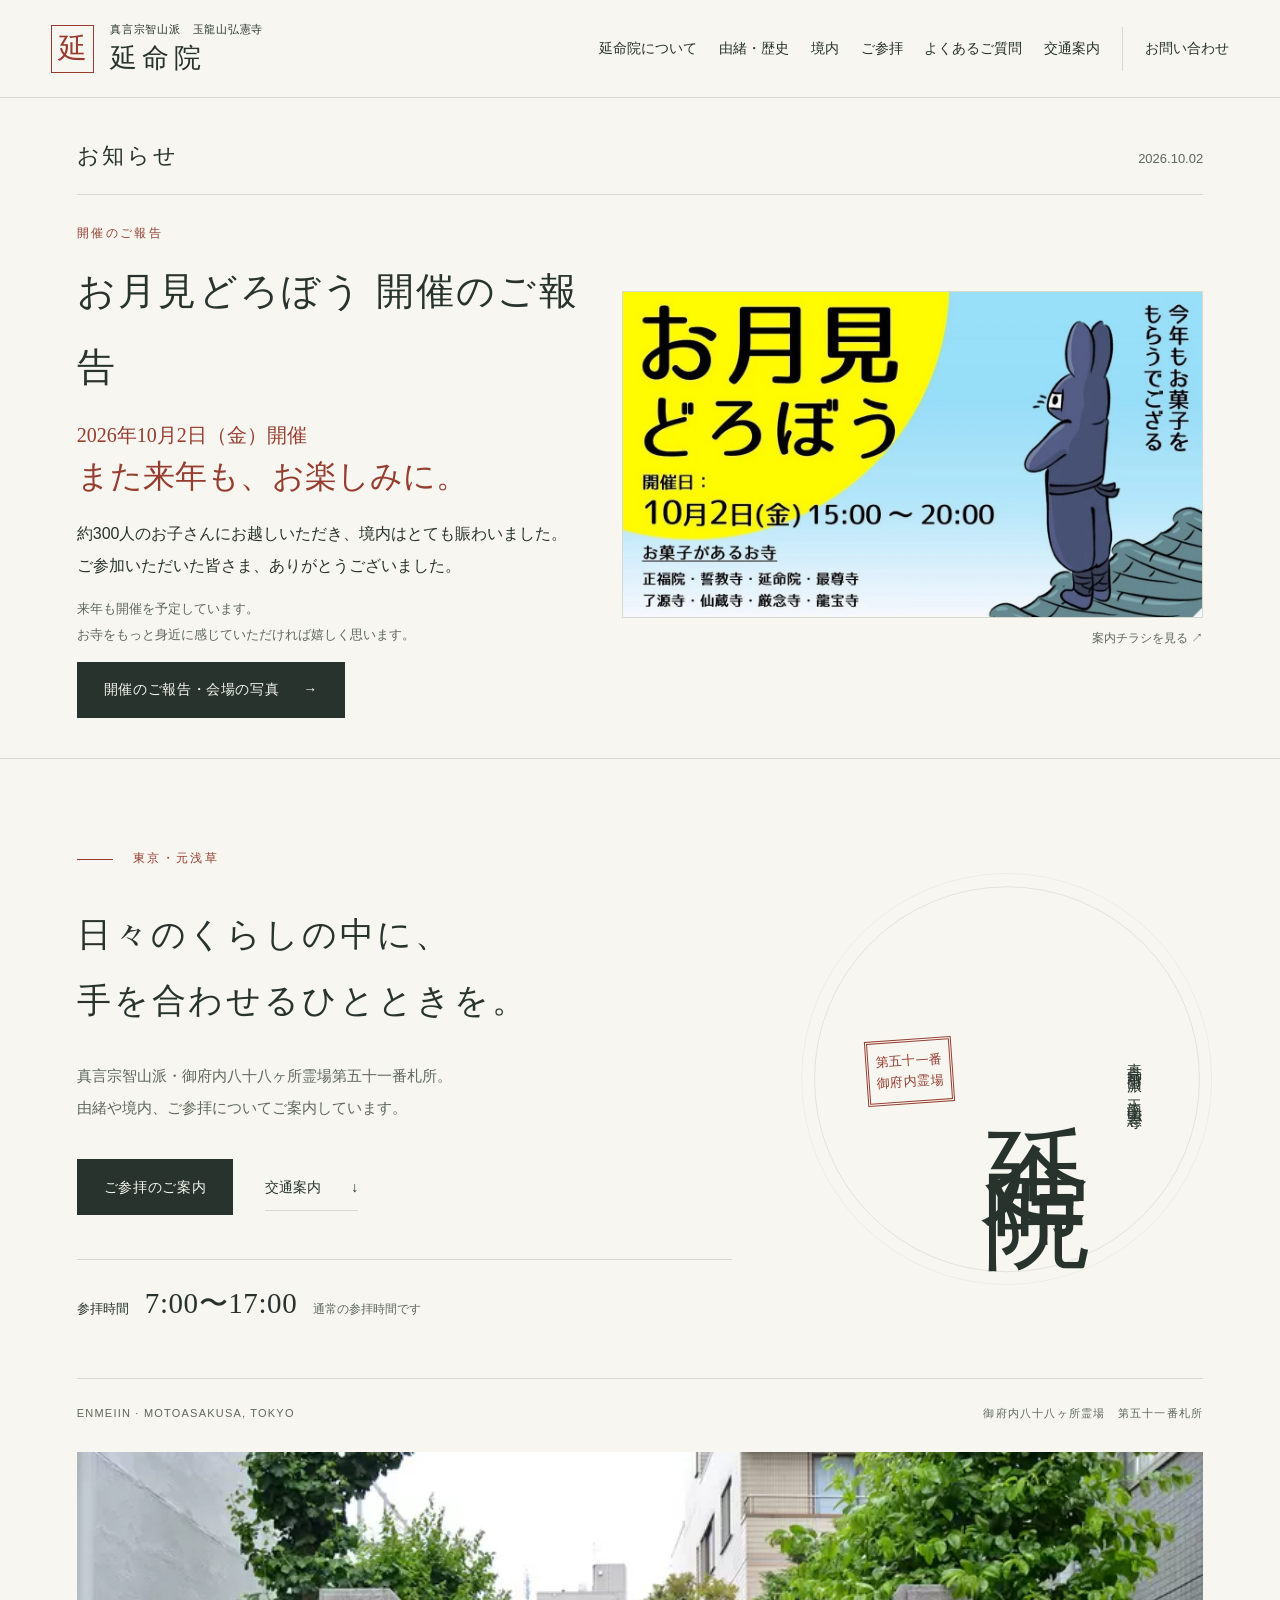
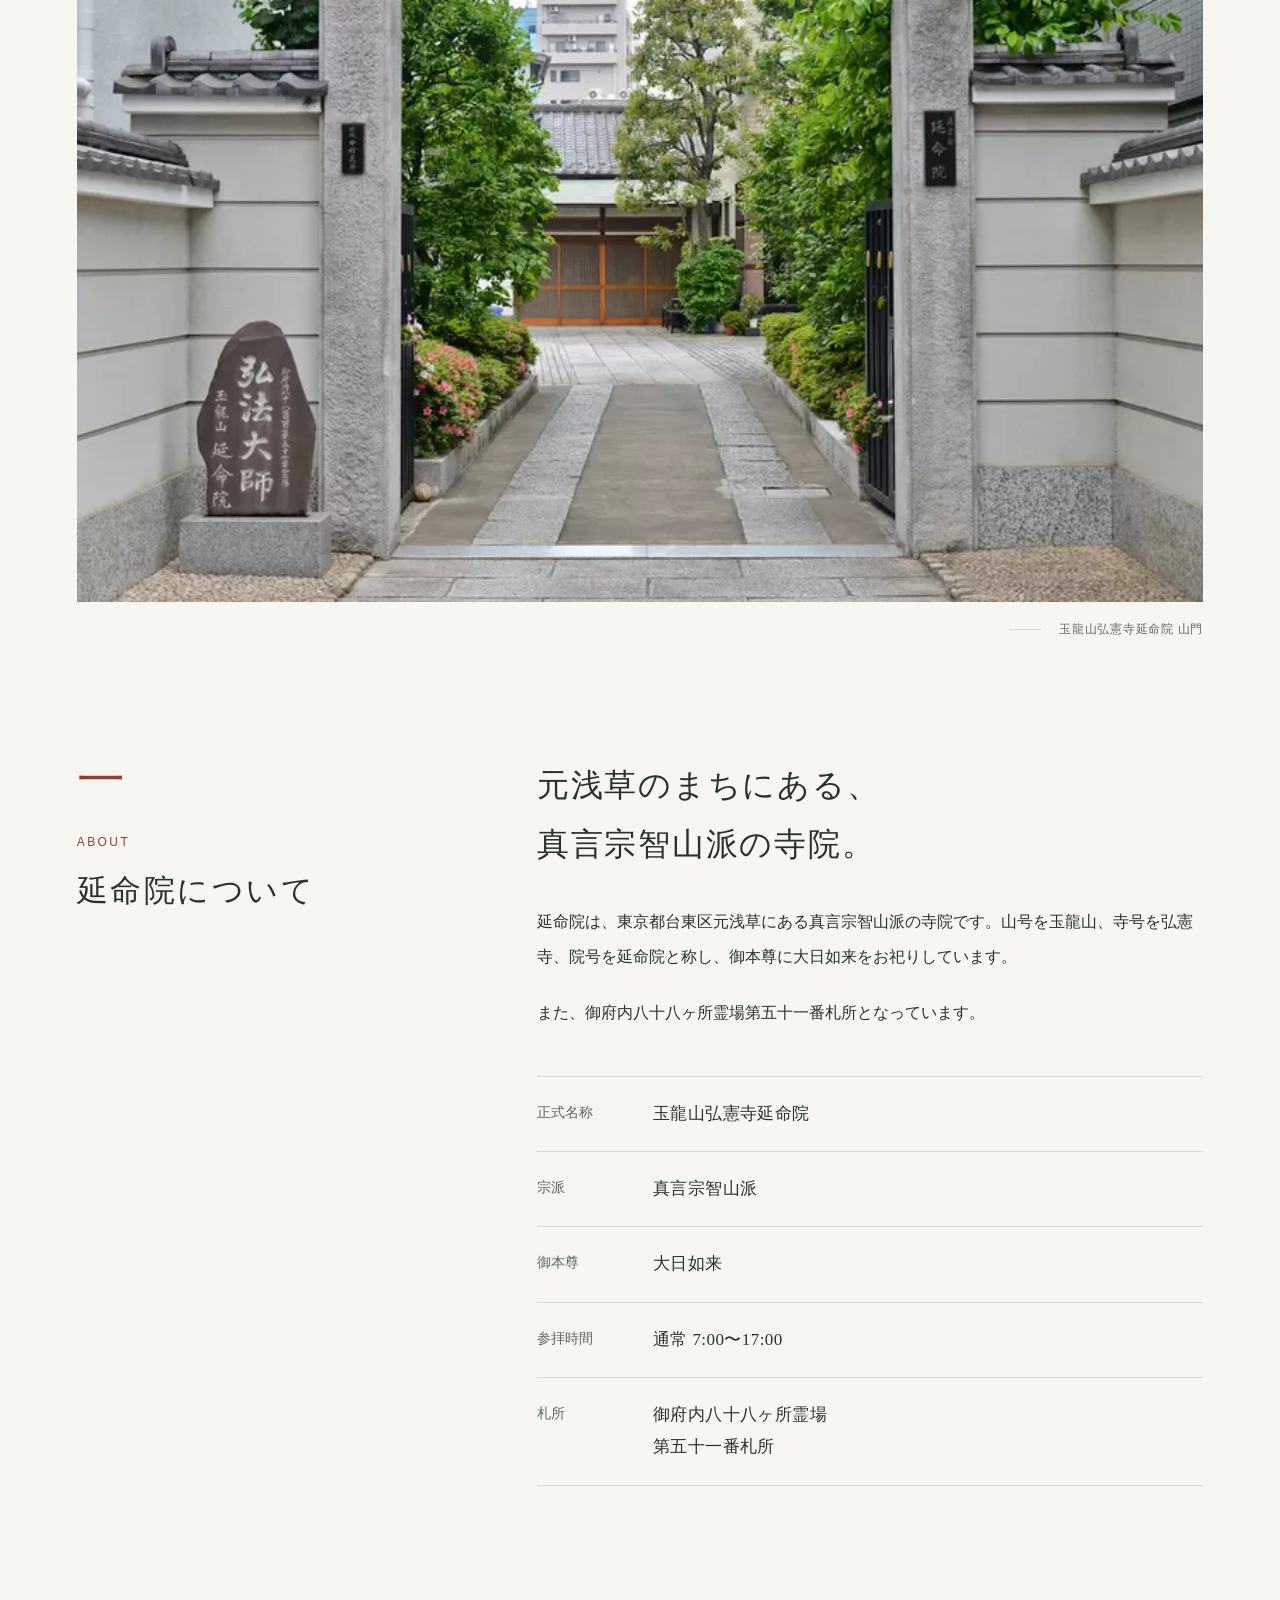
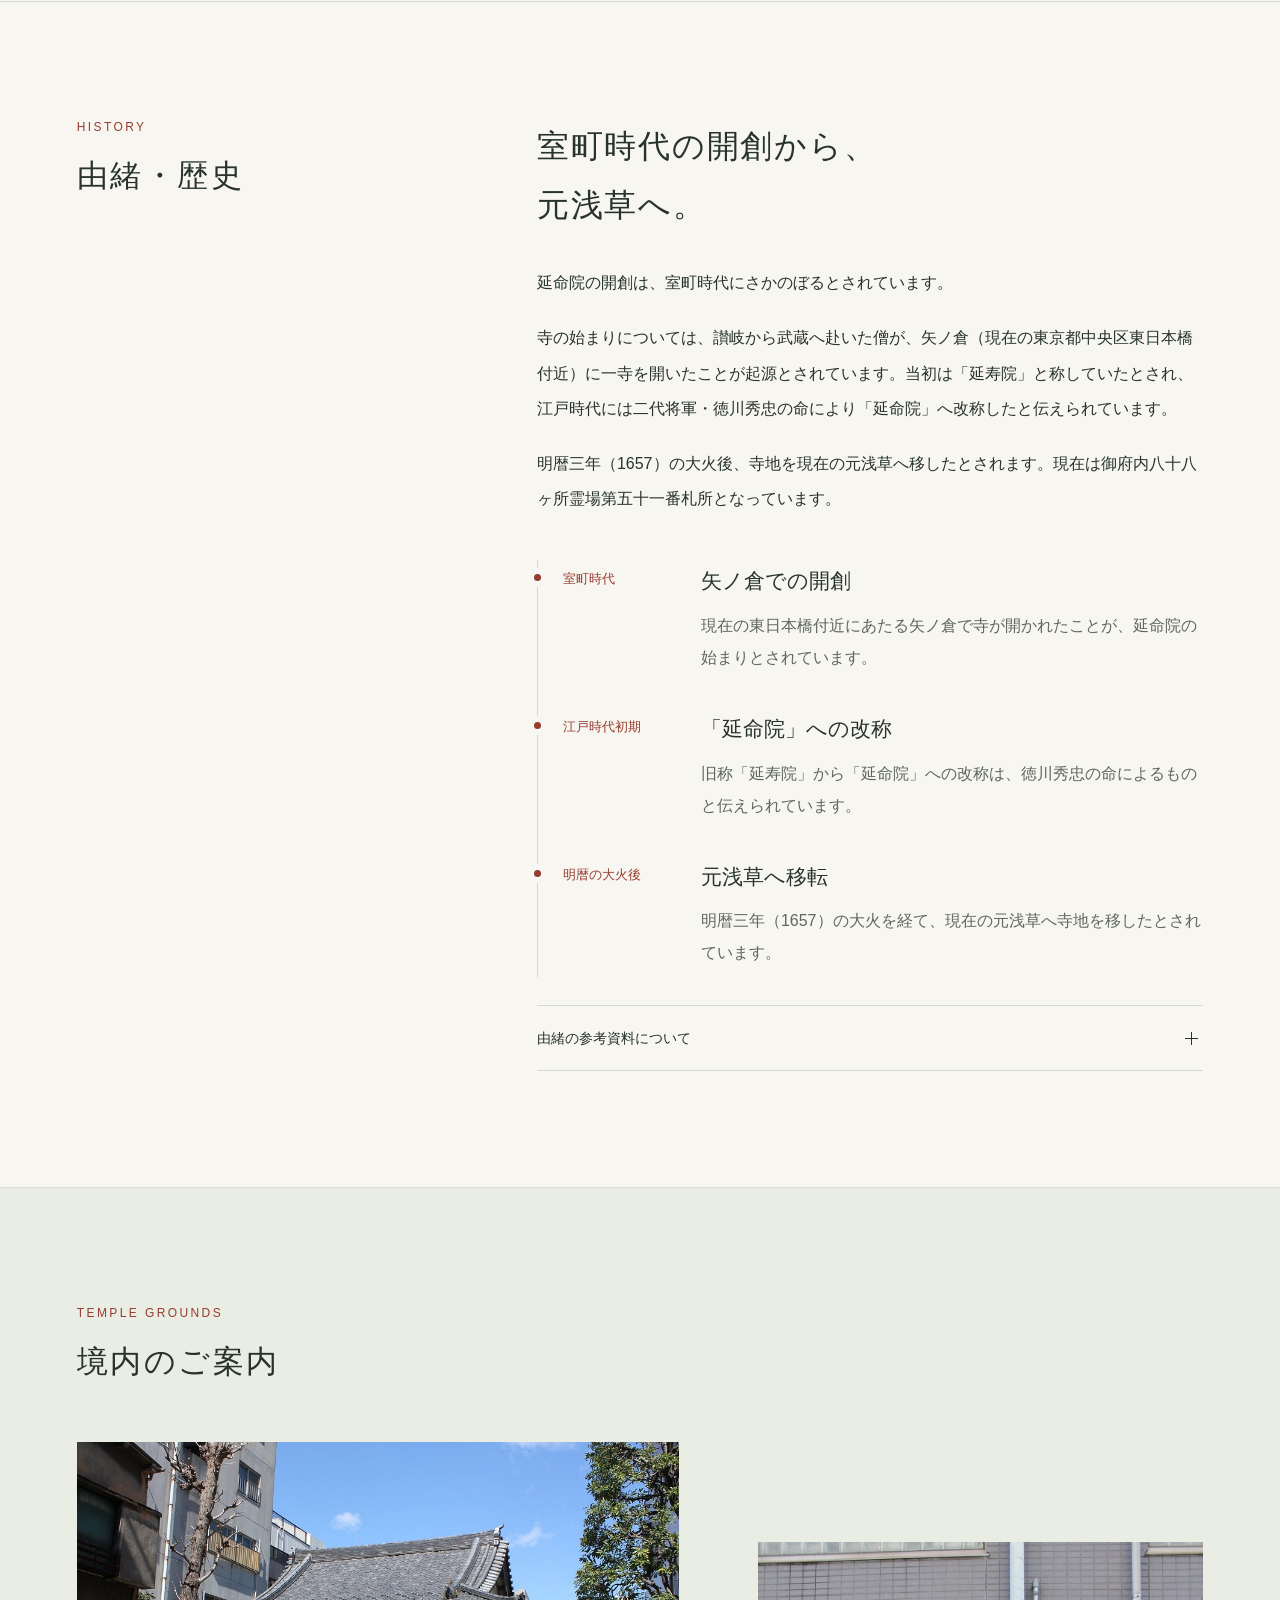
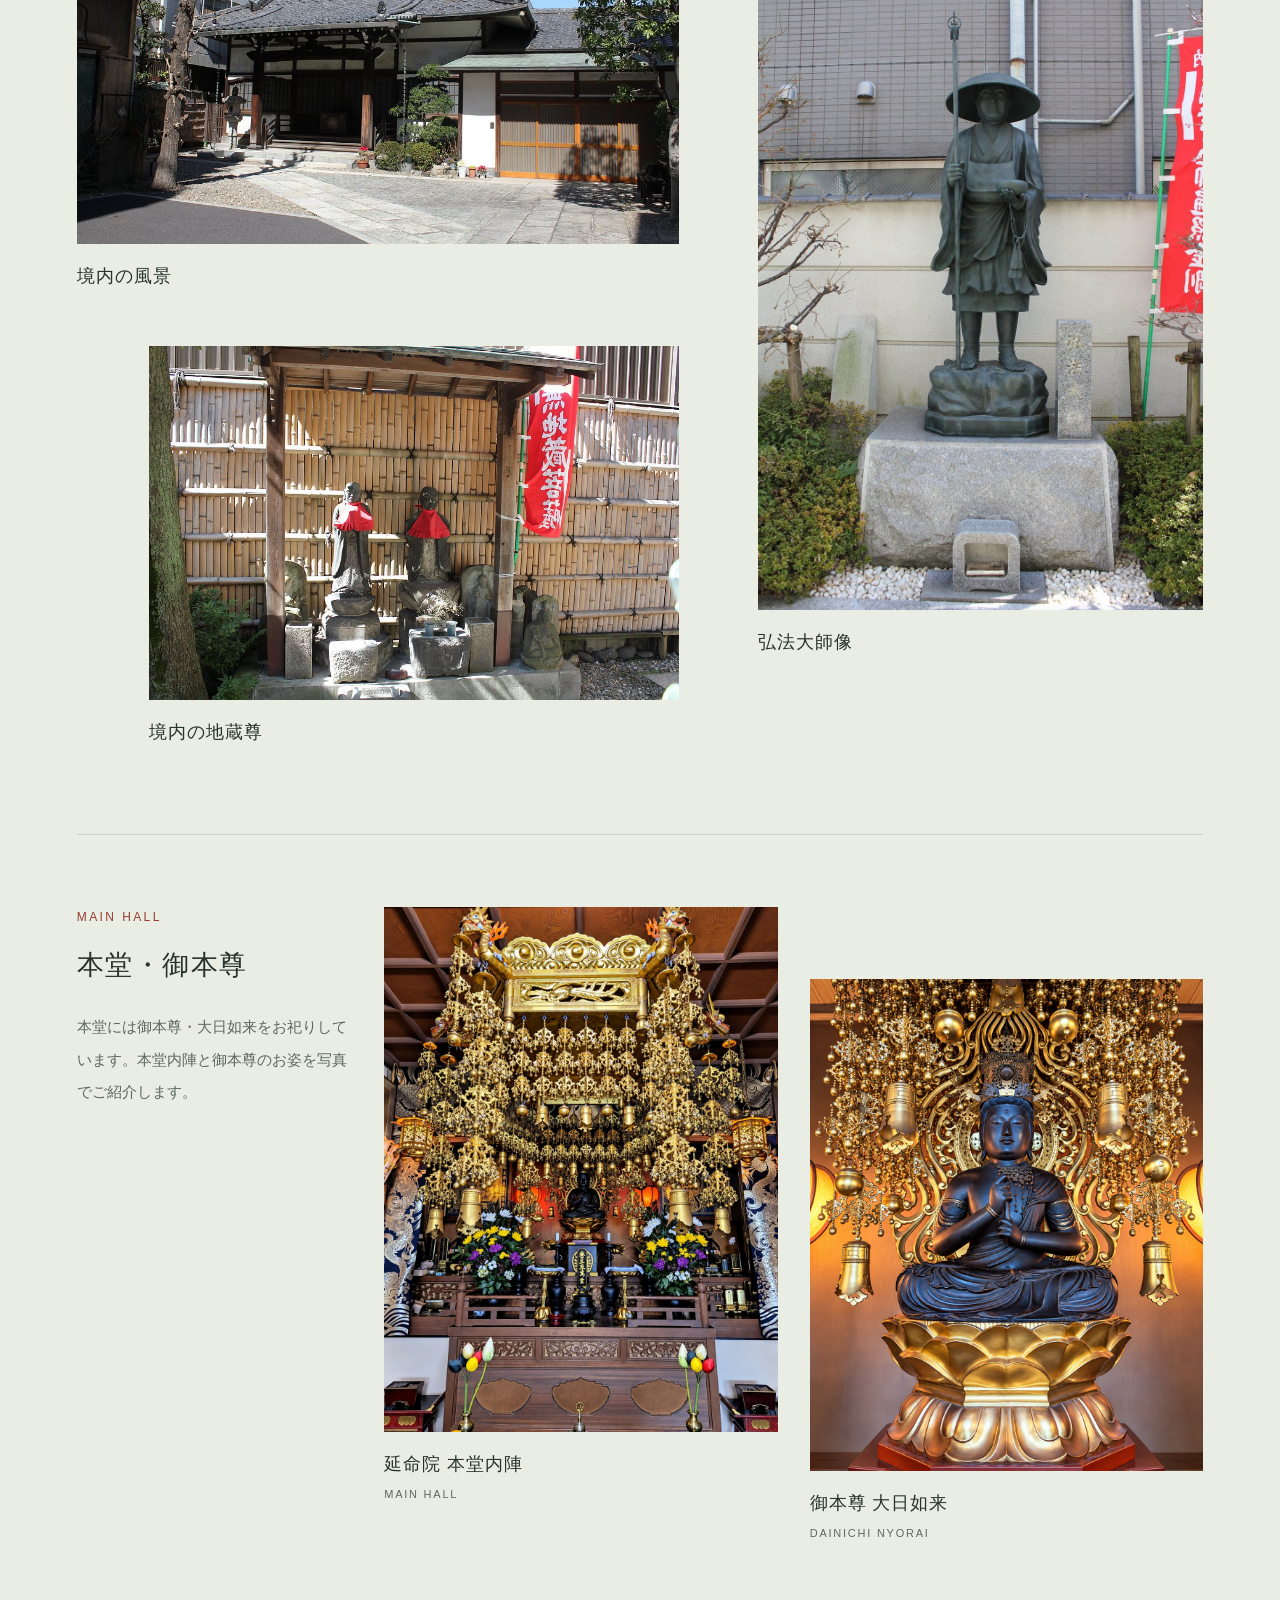
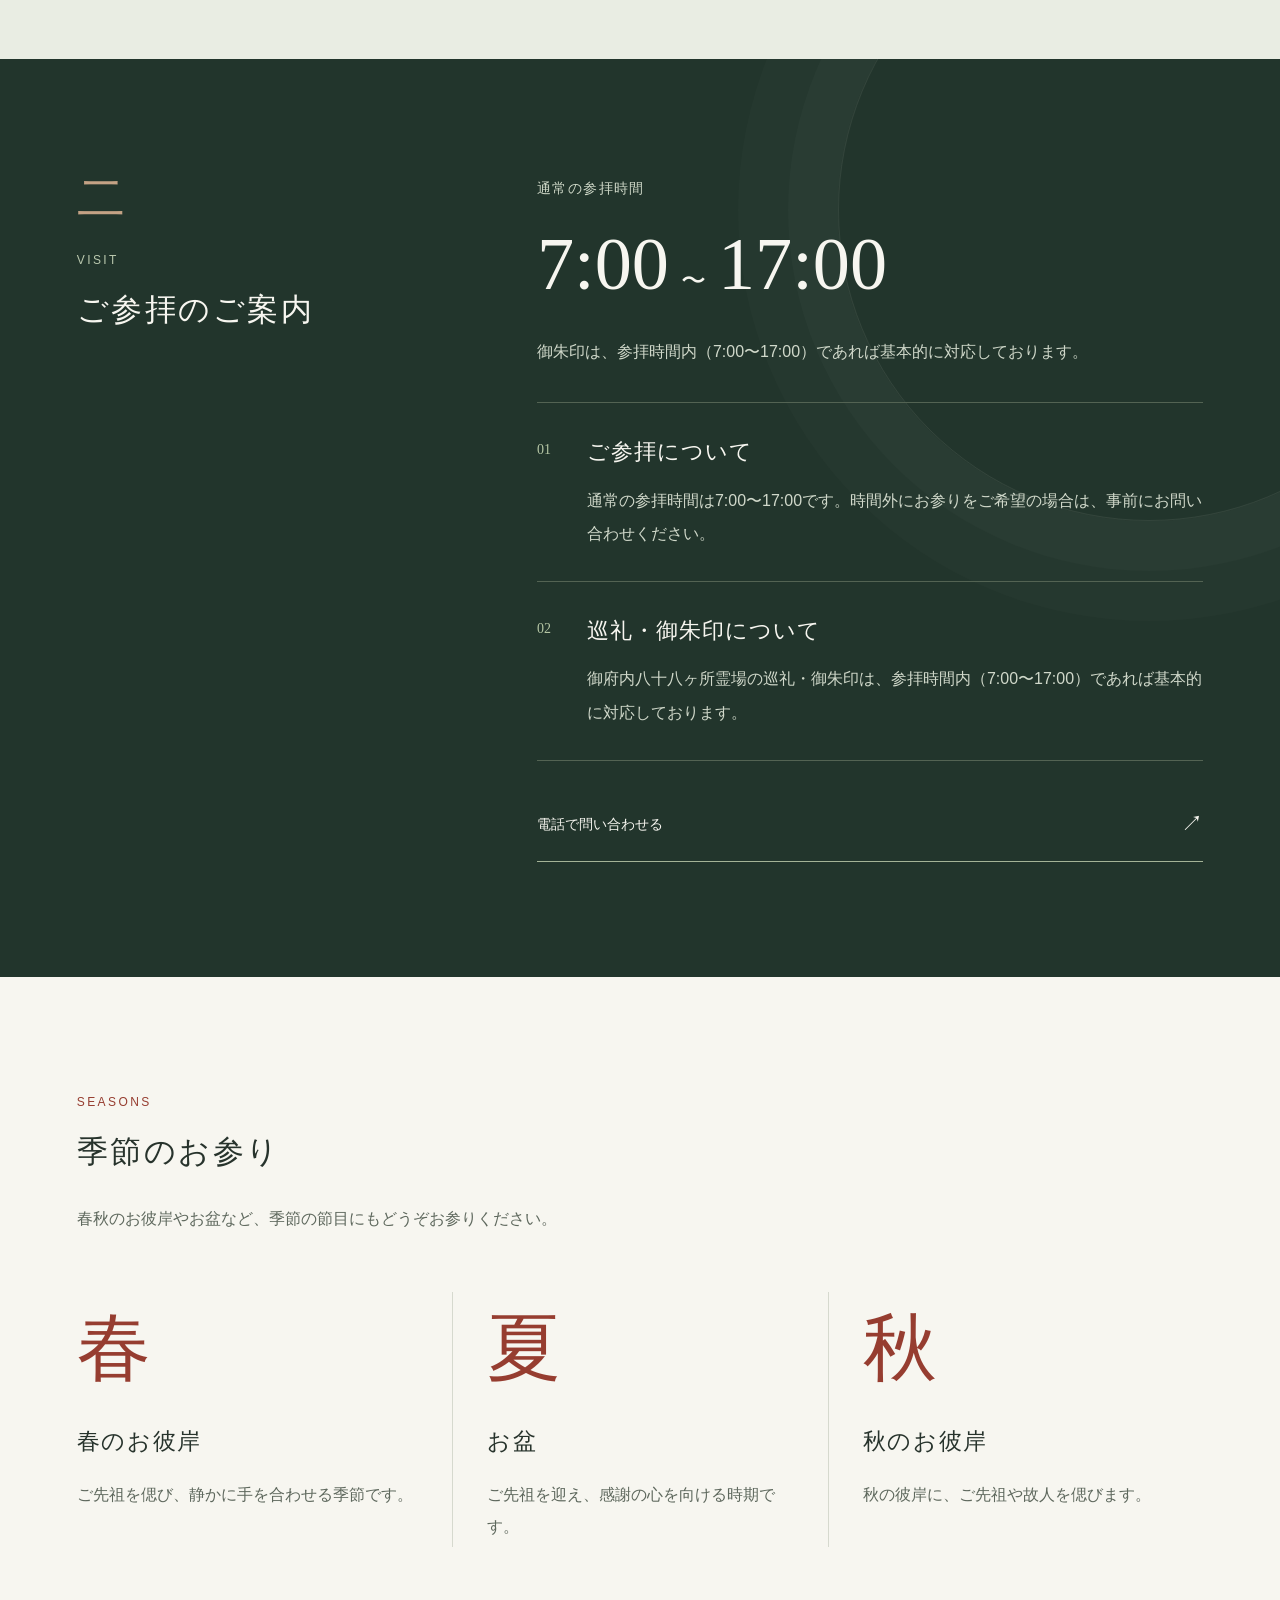
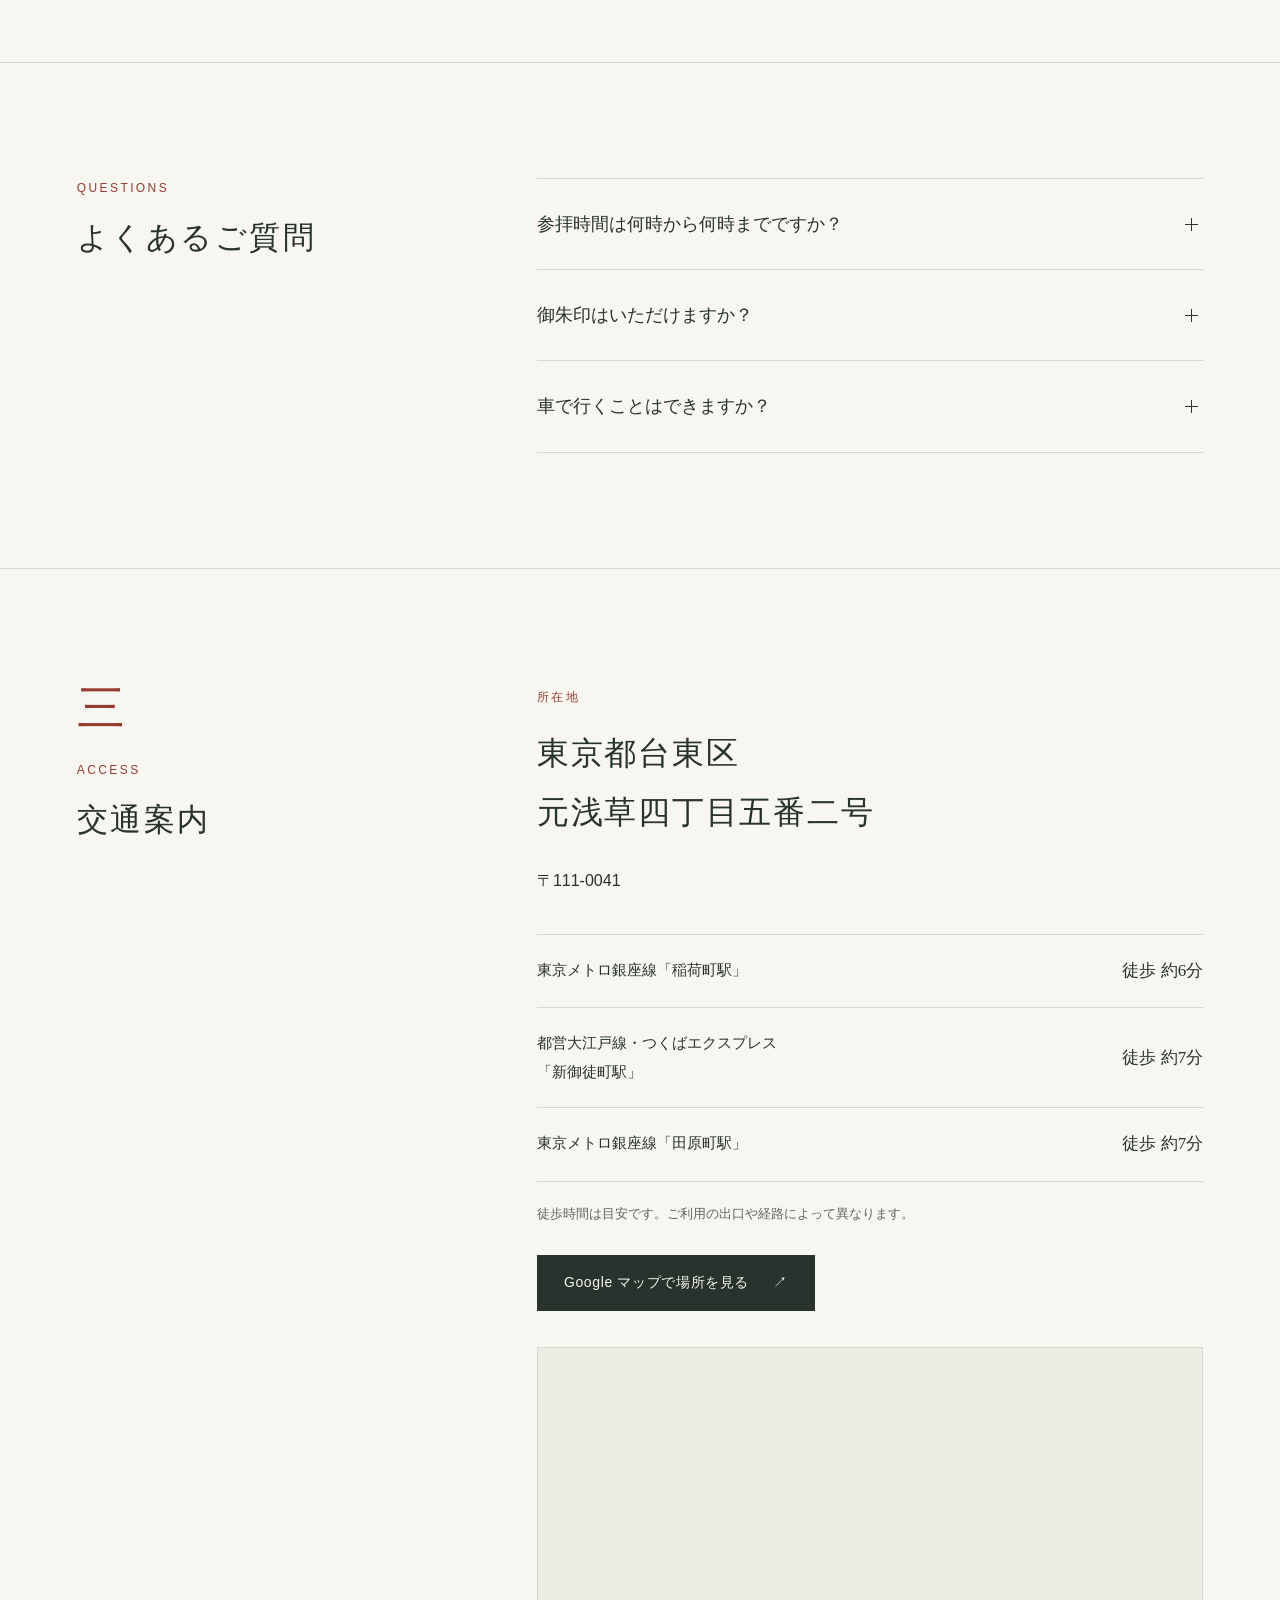
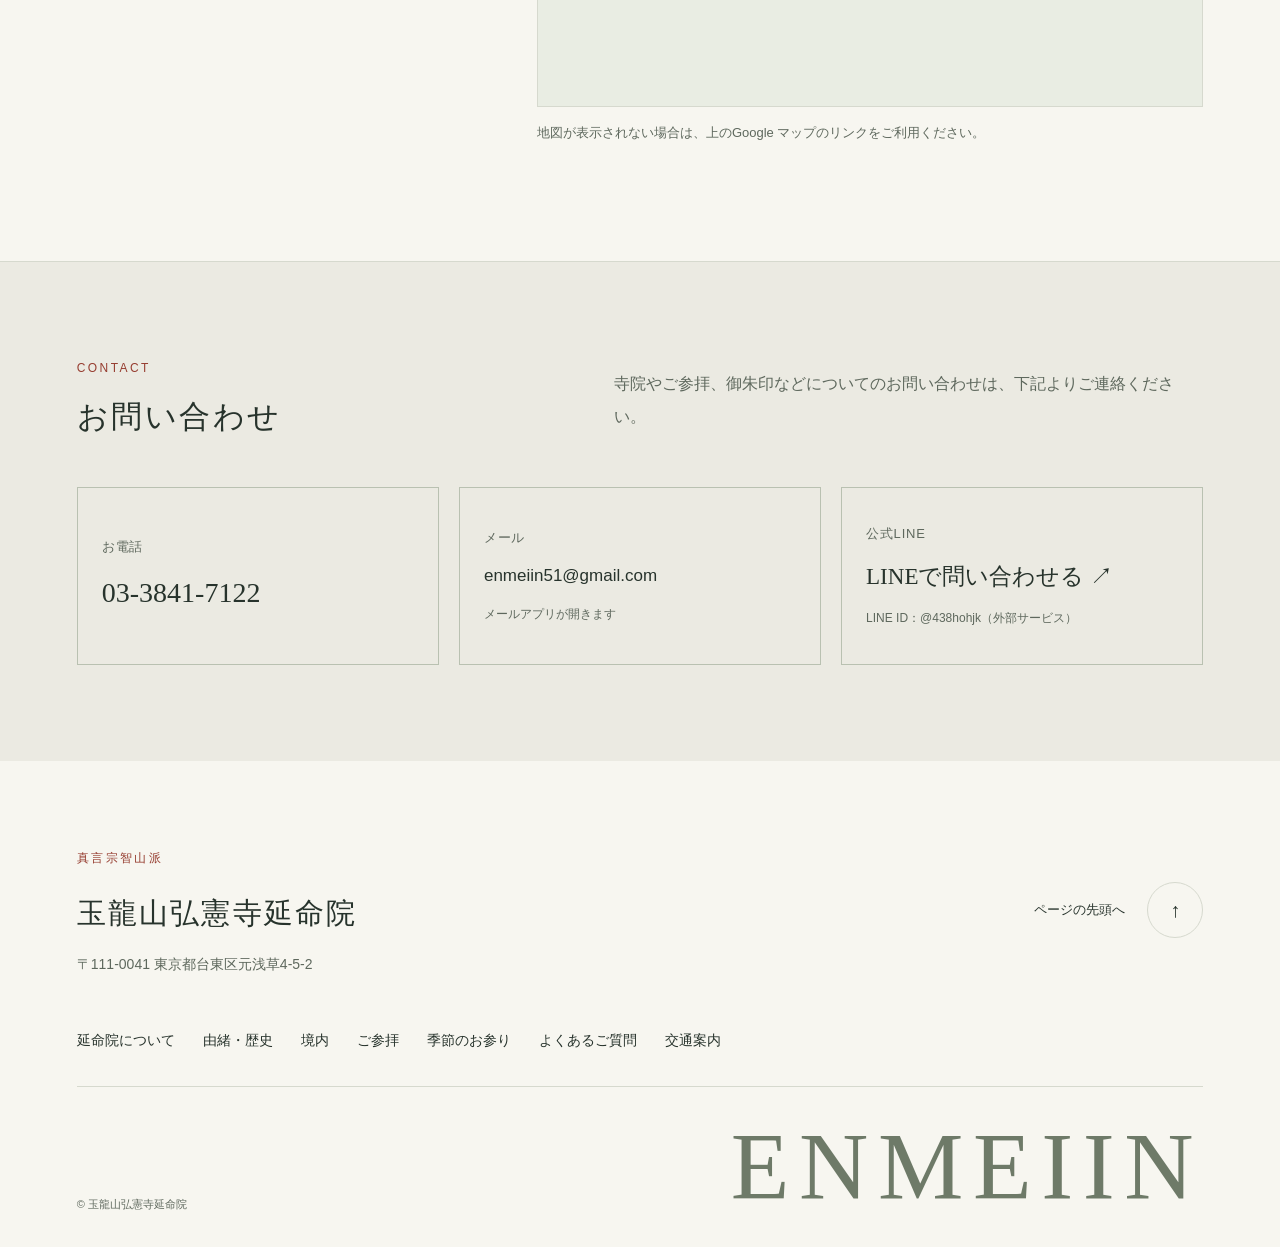
==== commit a91f9ae4: "Clarify goshuin and parking availability during visiting hours" ====
--- a/index.html
+++ b/index.html
@@ -175,9 +175,9 @@
       <div class="section visit-inner">
         <div class="section-heading"><span class="number">二</span><p class="eyebrow">VISIT</p><h2 id="visit-title">ご参拝のご案内</h2></div>
         <div class="section-content">
-          <div class="visiting-hours"><p>通常の参拝時間</p><strong><time datetime="07:00">7:00</time><span>〜</span><time datetime="17:00">17:00</time></strong><p>御朱印の授与時間は、参拝時間と異なる場合があります。事前にお問い合わせください。</p></div>
+          <div class="visiting-hours"><p>通常の参拝時間</p><strong><time datetime="07:00">7:00</time><span>〜</span><time datetime="17:00">17:00</time></strong><p>御朱印は、参拝時間内（7:00〜17:00）であれば基本的に対応しております。</p></div>
           <div class="visit-row"><span>01</span><div><h4>ご参拝について</h4><p>通常の参拝時間は7:00〜17:00です。時間外にお参りをご希望の場合は、事前にお問い合わせください。</p></div></div>
-          <div class="visit-row"><span>02</span><div><h4>巡礼・御朱印について</h4><p>御府内八十八ヶ所霊場の巡礼や御朱印をご希望の方は、対応可能な日時を事前にお電話でご確認ください。</p></div></div>
+          <div class="visit-row"><span>02</span><div><h4>巡礼・御朱印について</h4><p>御府内八十八ヶ所霊場の巡礼・御朱印は、参拝時間内（7:00〜17:00）であれば基本的に対応しております。</p></div></div>
           <a class="light-link" href="tel:0338417122">電話で問い合わせる <span aria-hidden="true">↗</span></a>
         </div>
       </div>
@@ -197,9 +197,9 @@
     <section class="section faq-section" id="faq" aria-labelledby="faq-title">
       <div class="section-heading"><p class="eyebrow">QUESTIONS</p><h2 id="faq-title">よくあるご質問</h2></div>
       <div class="section-content faq-list">
-        <details><summary>参拝時間は何時から何時までですか？</summary><p>通常は7:00〜17:00です。御朱印の授与時間は参拝時間と異なる場合がありますので、事前にお問い合わせください。</p></details>
-        <details><summary>御朱印はいただけますか？</summary><p>御朱印の授与については、対応可能な日時を事前にお電話でご確認ください。</p></details>
-        <details><summary>車で行くことはできますか？</summary><p>駐車については事前にお問い合わせください。公共交通機関では、稲荷町駅・新御徒町駅・田原町駅をご利用いただけます。</p></details>
+        <details><summary>参拝時間は何時から何時までですか？</summary><p>通常は7:00〜17:00です。御朱印も、参拝時間内であれば基本的に対応しております。</p></details>
+        <details><summary>御朱印はいただけますか？</summary><p>はい。参拝時間内（7:00〜17:00）であれば、基本的に御朱印の授与に対応しております。</p></details>
+        <details><summary>車で行くことはできますか？</summary><p>はい。参拝時間内（7:00〜17:00）であれば、基本的に境内に駐車していただけます。公共交通機関では、稲荷町駅・新御徒町駅・田原町駅をご利用いただけます。</p></details>
       </div>
     </section>
 
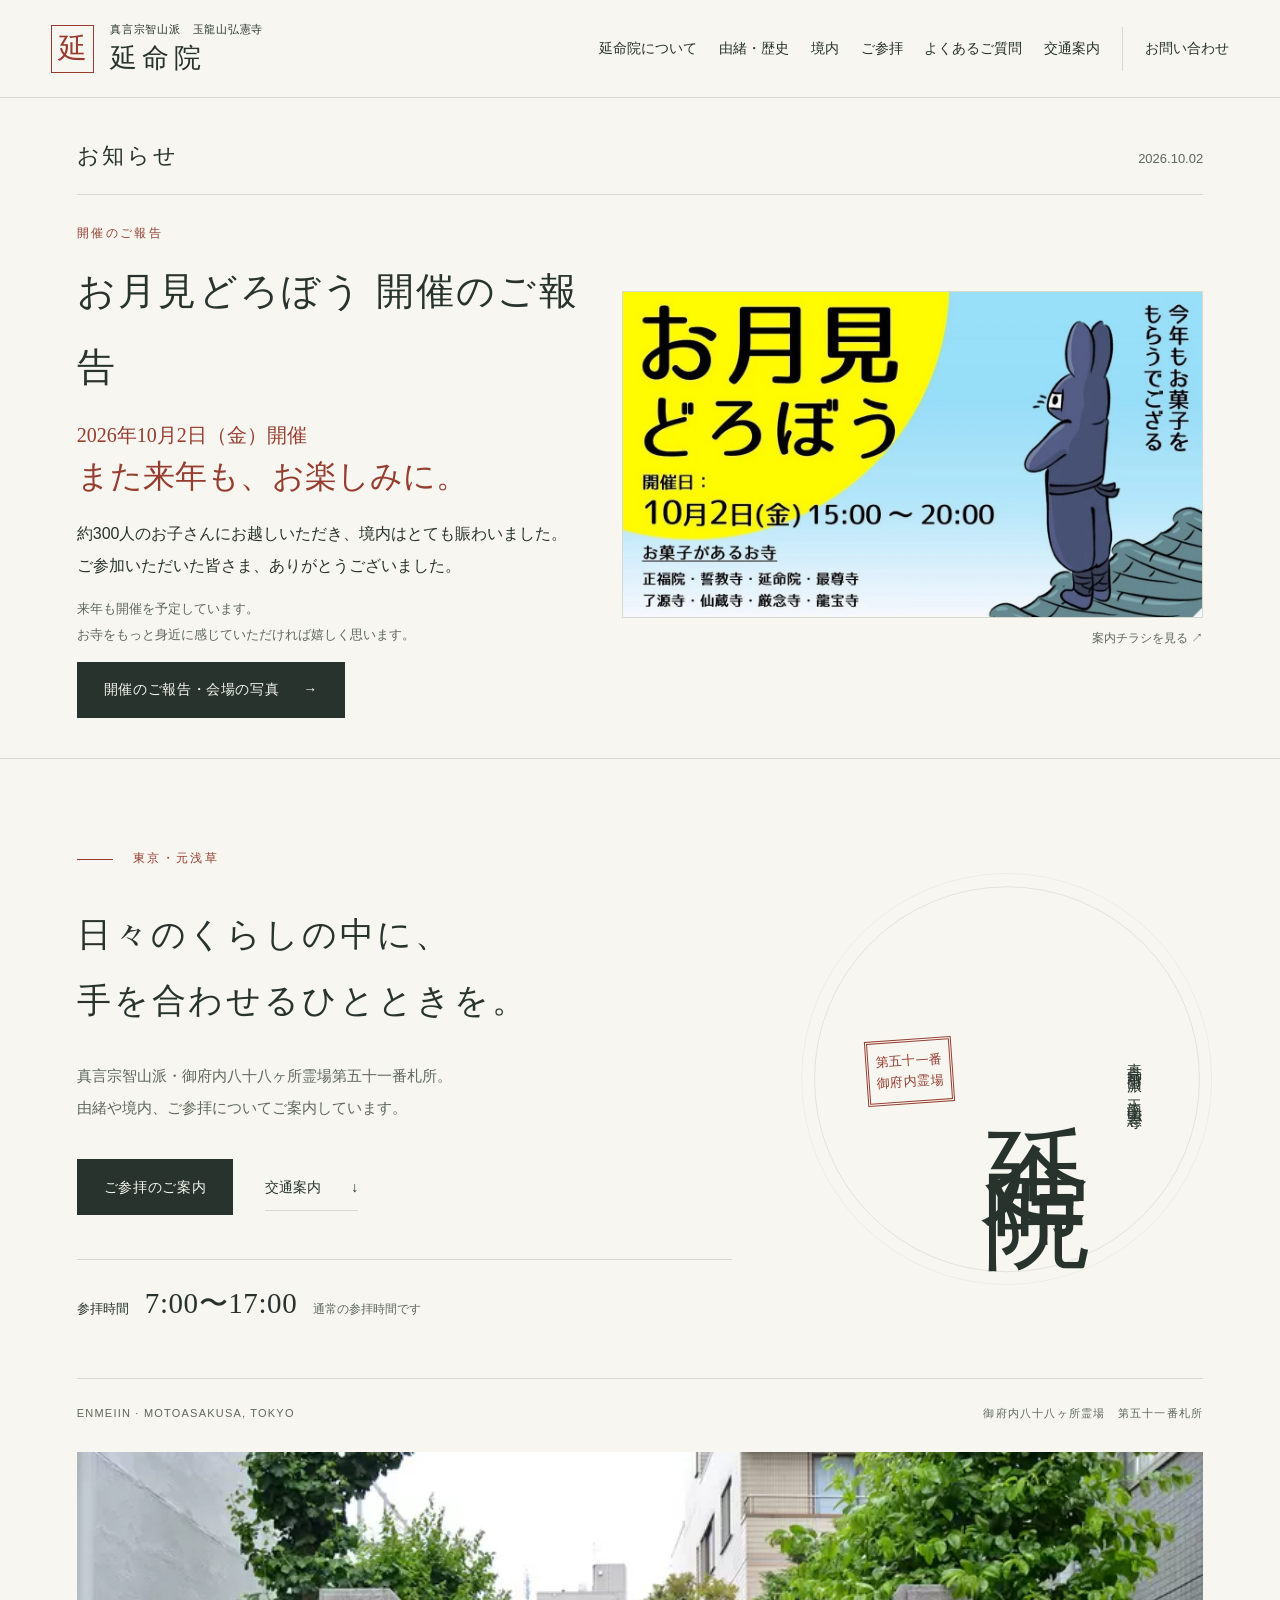
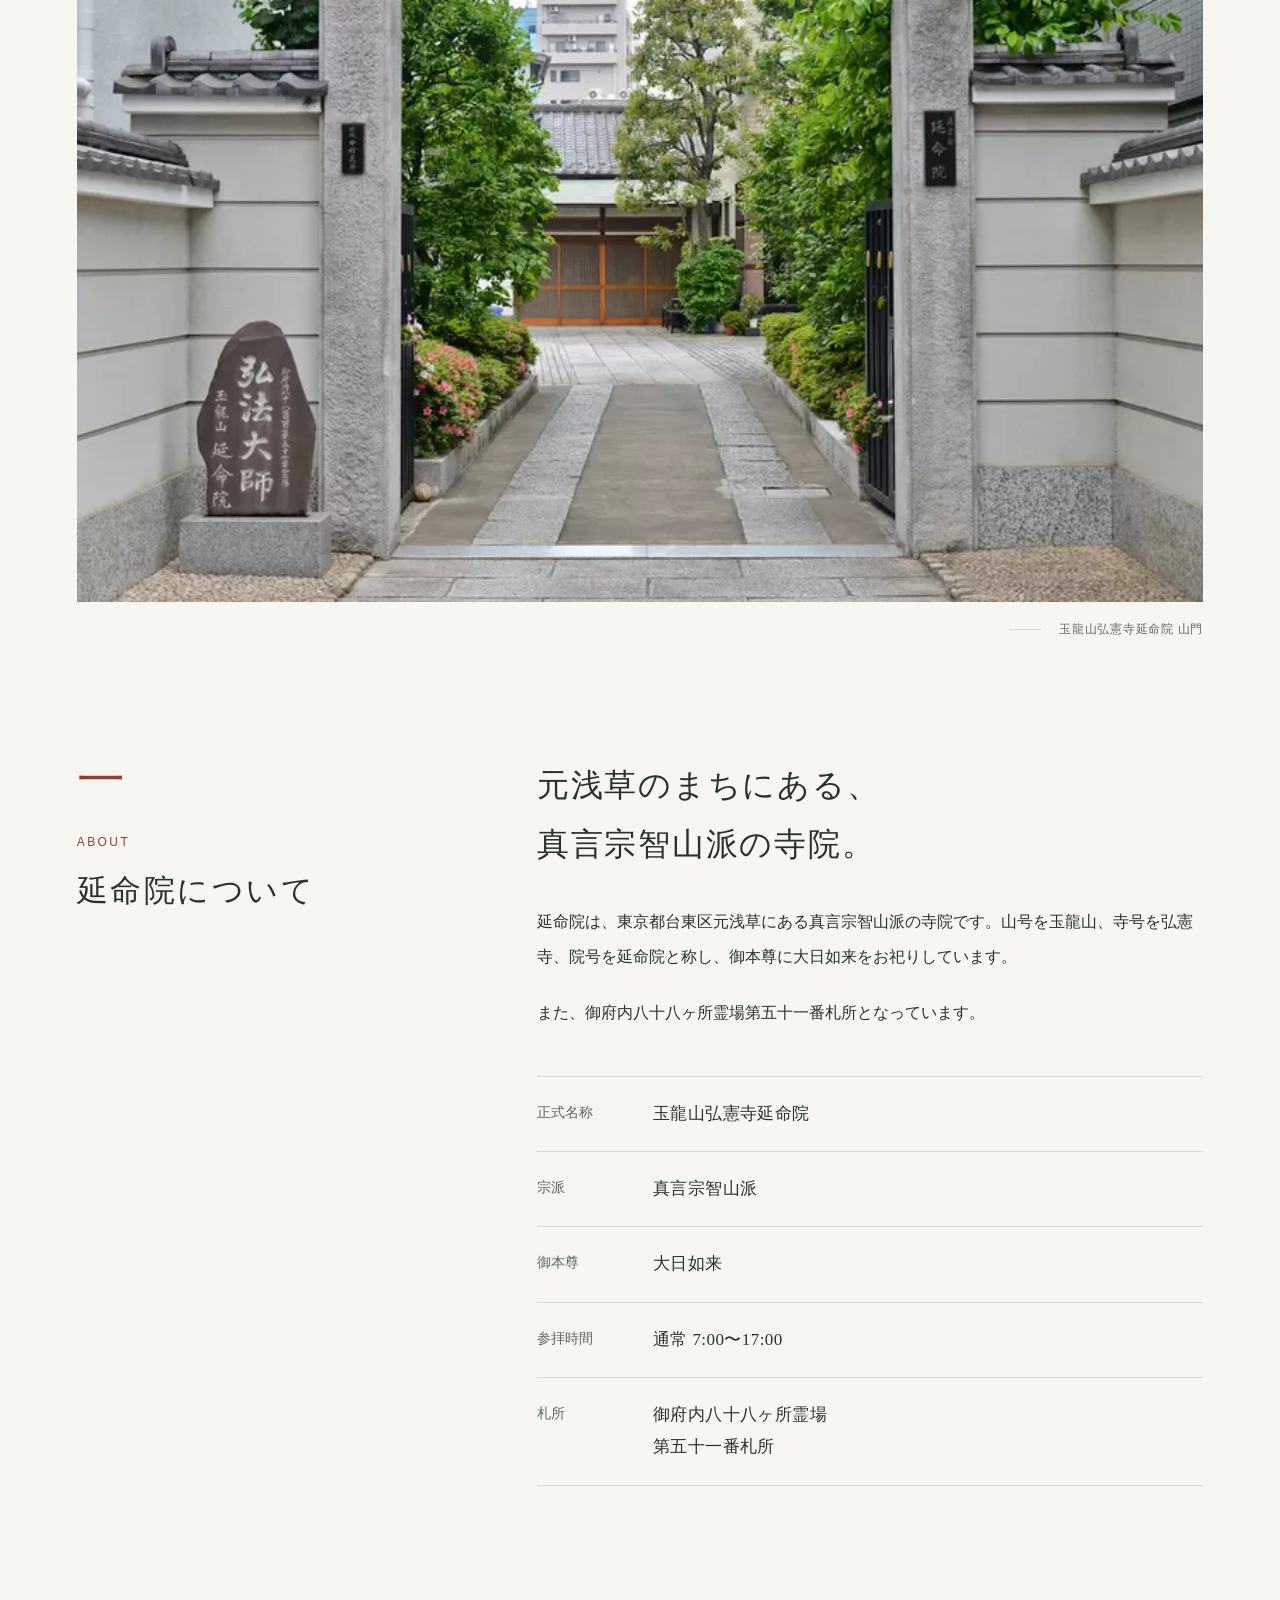
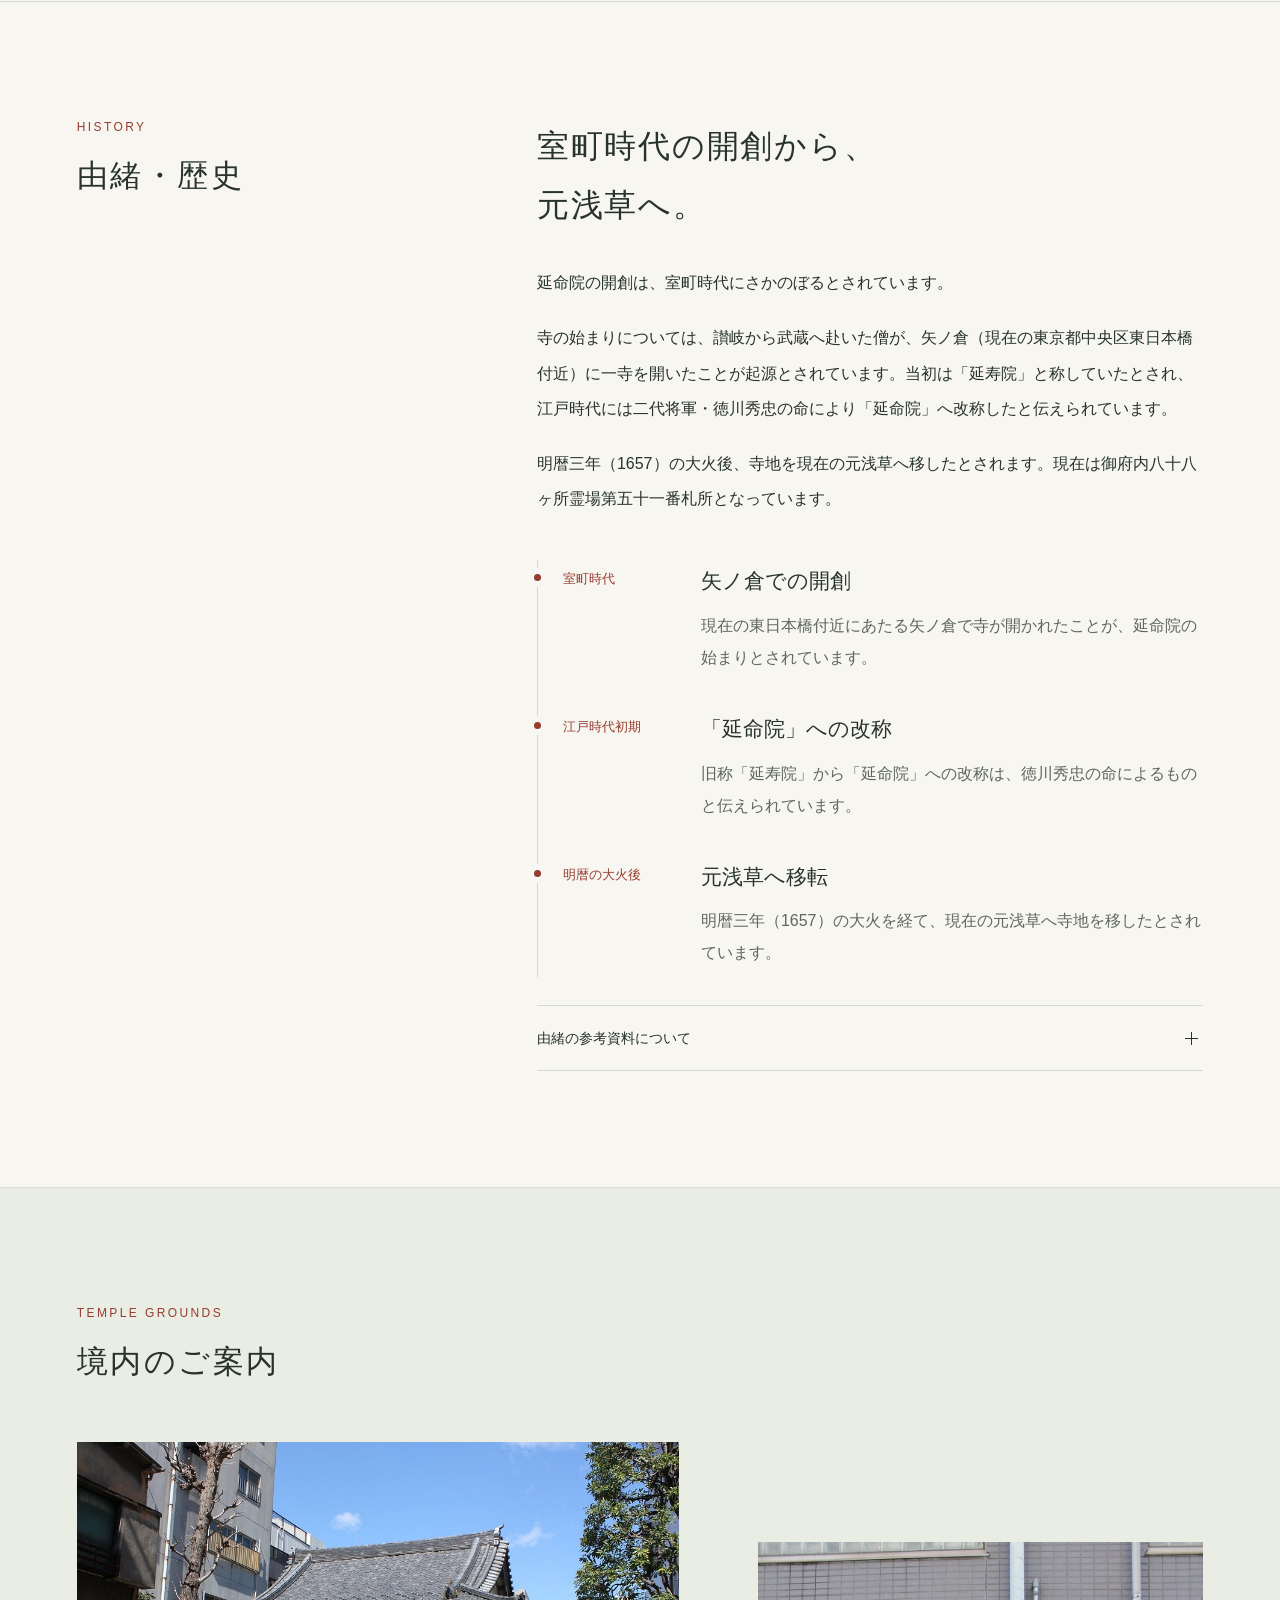
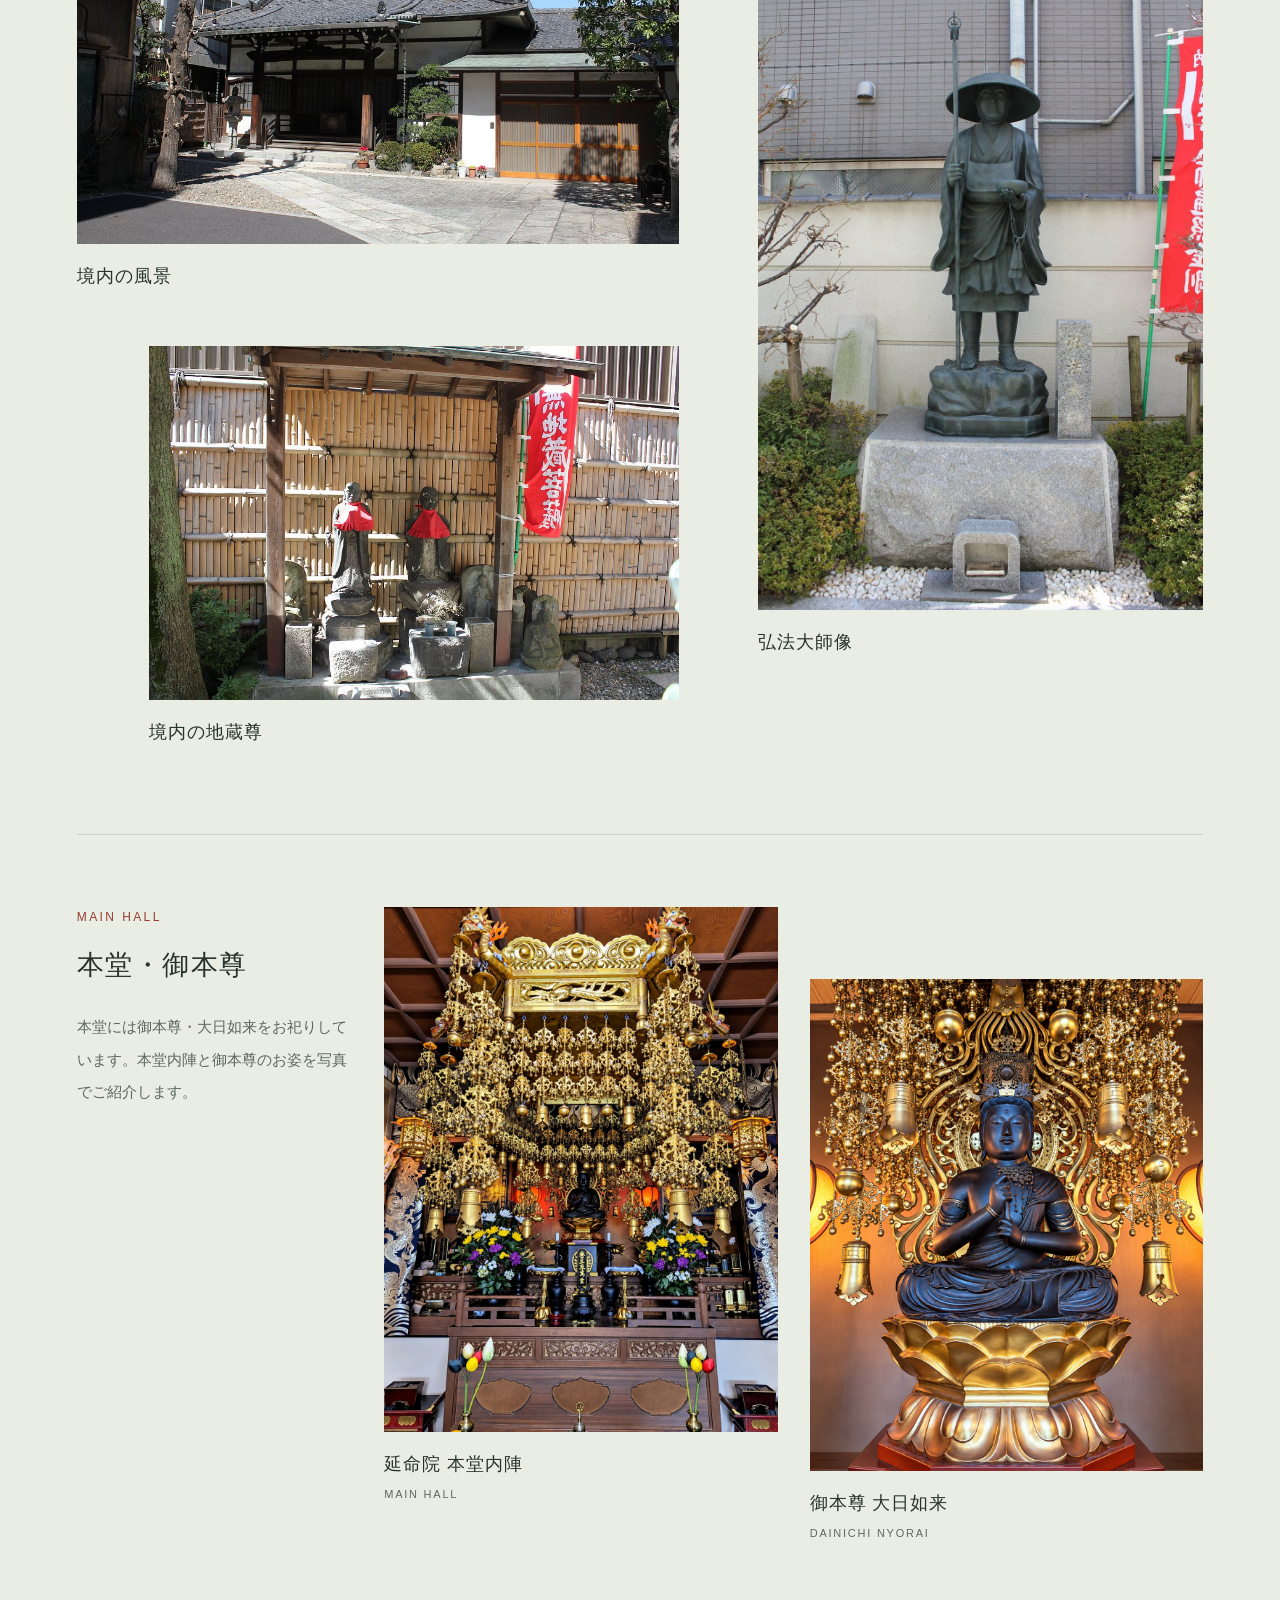
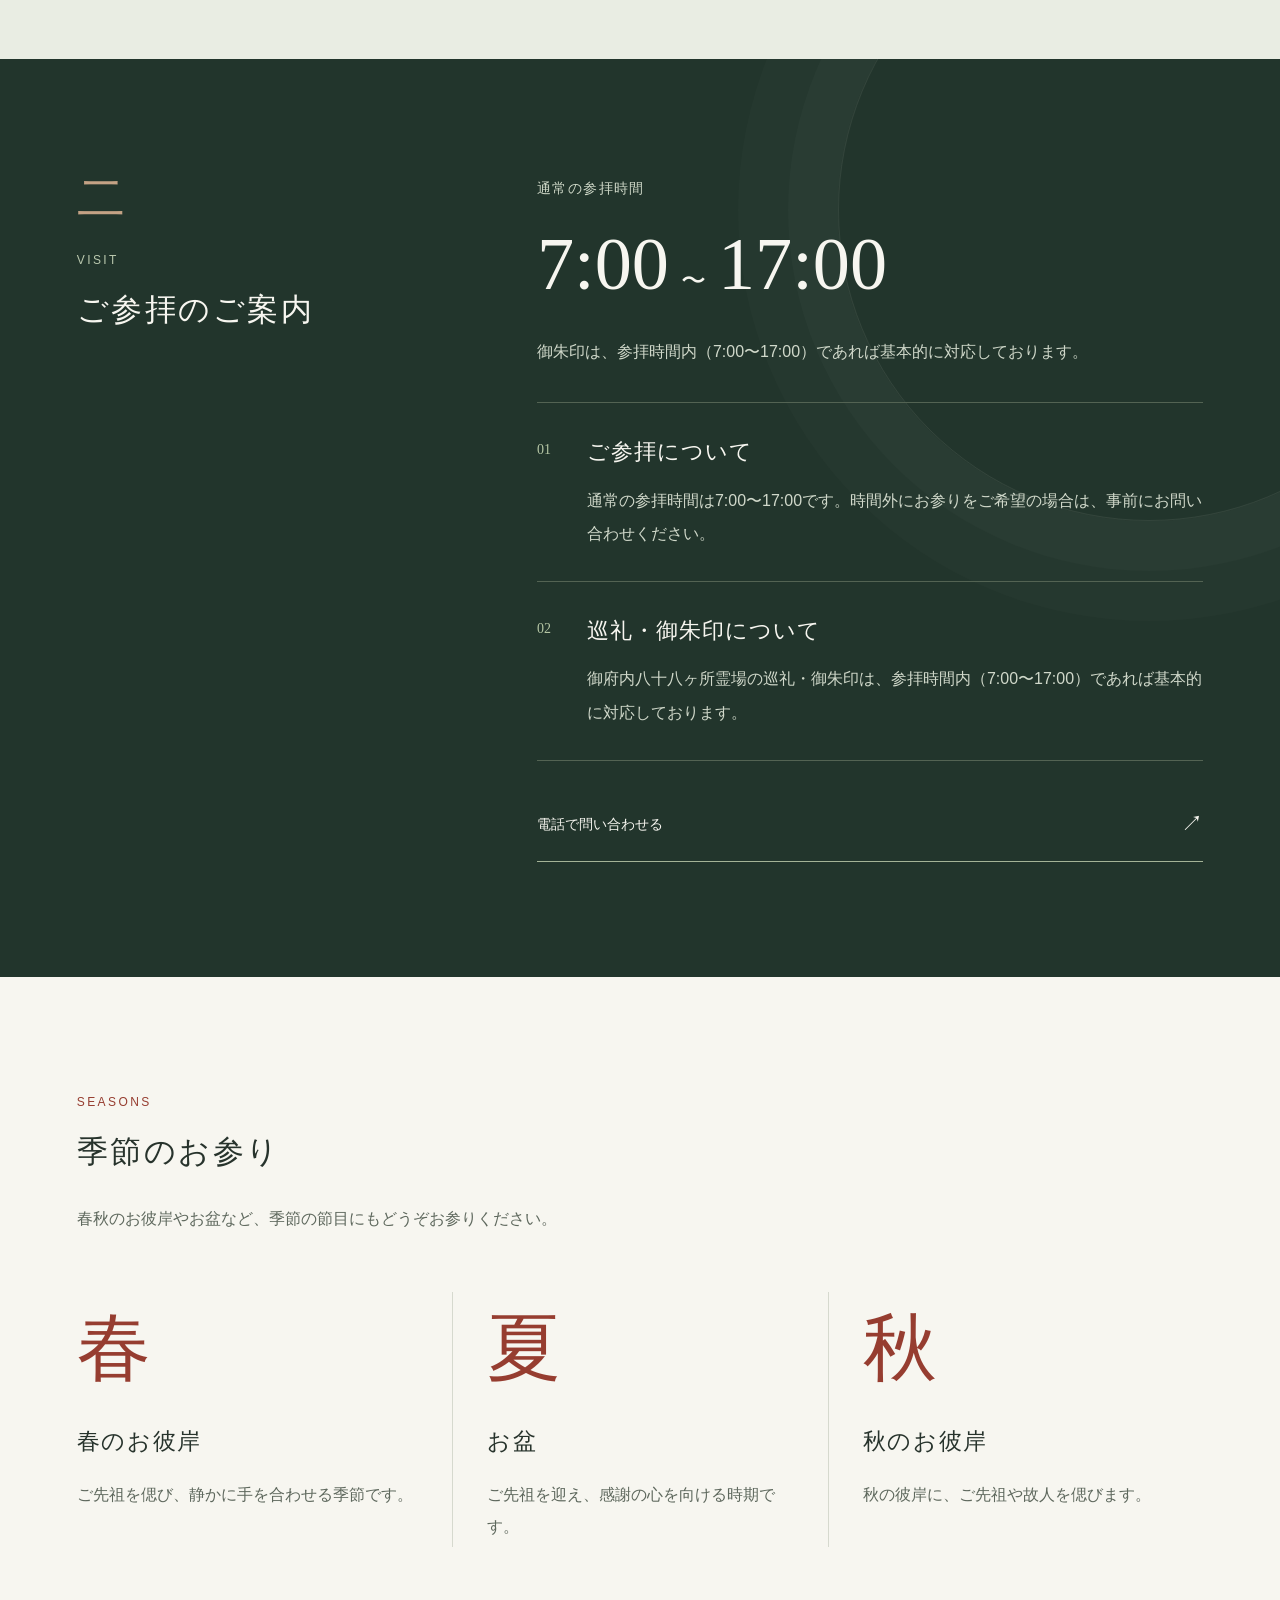
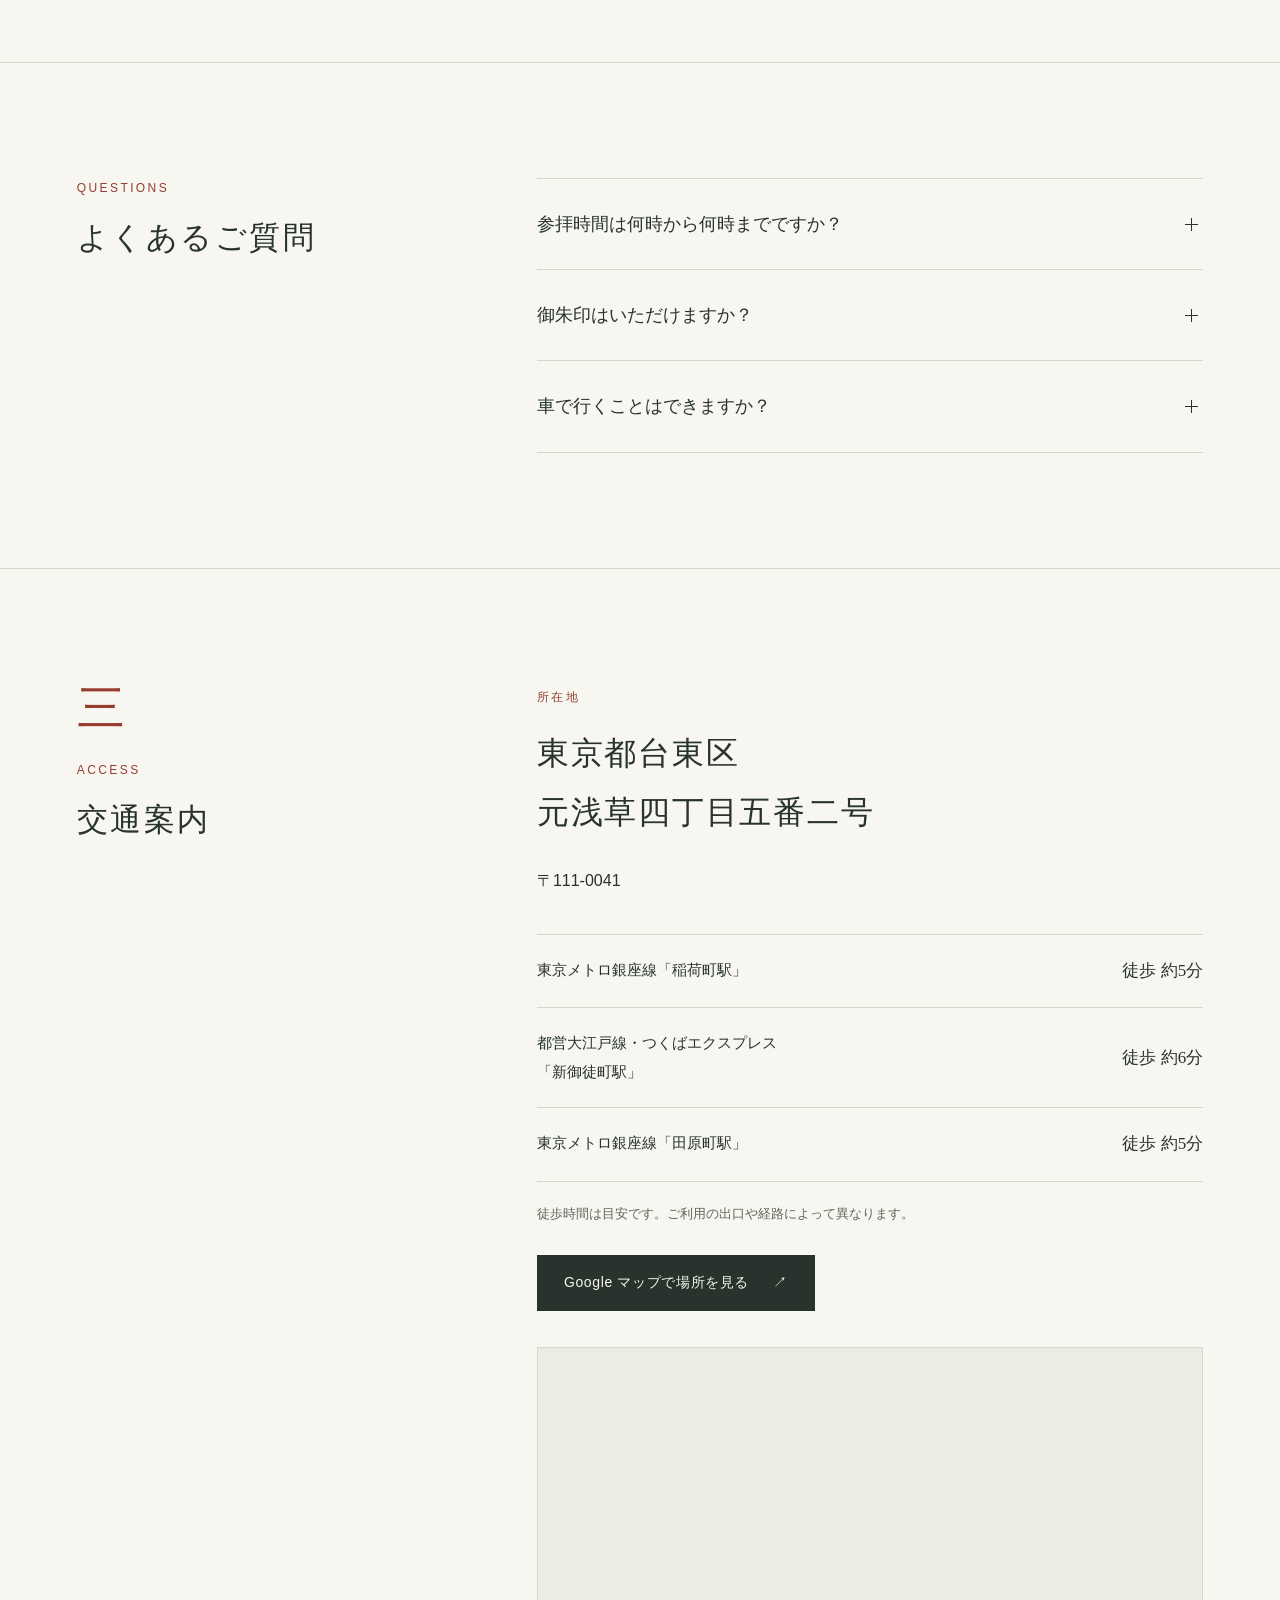
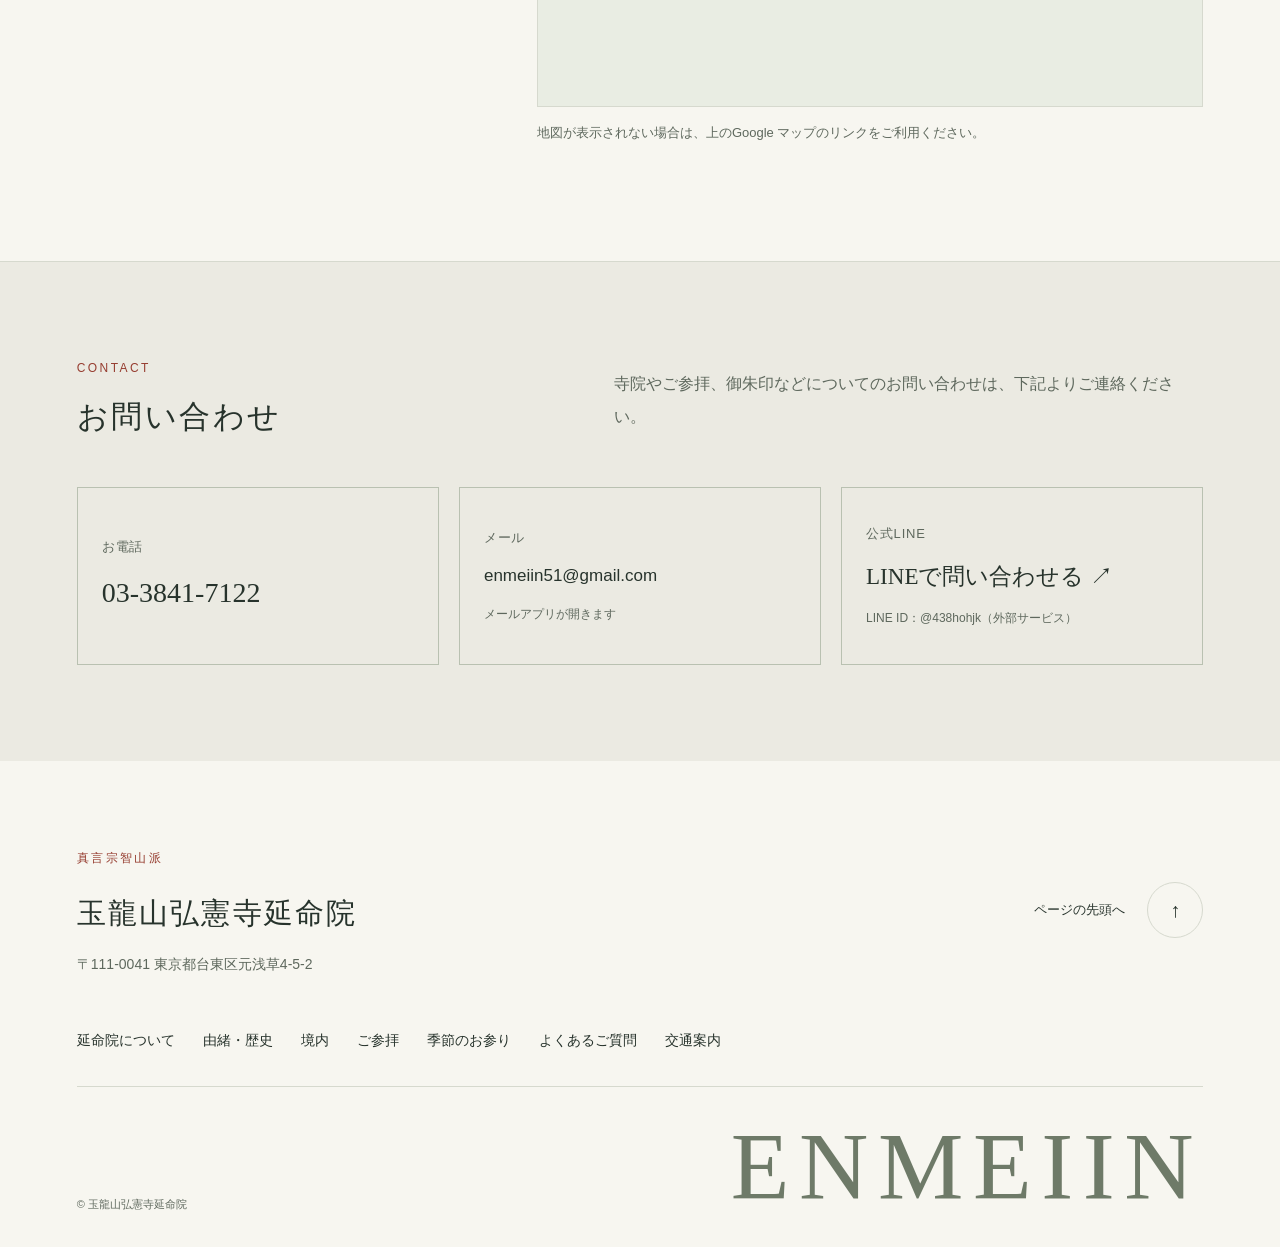
==== commit 213a69e8: "Update walking times from nearby stations" ====
--- a/index.html
+++ b/index.html
@@ -208,9 +208,9 @@
       <div class="section-content">
         <p class="eyebrow">所在地</p><h3 class="address">東京都台東区<br>元浅草四丁目五番二号</h3><p>〒111-0041</p>
         <dl class="stations">
-          <div><dt>東京メトロ銀座線「稲荷町駅」</dt><dd>徒歩 約6分</dd></div>
-          <div><dt>都営大江戸線・つくばエクスプレス<br>「新御徒町駅」</dt><dd>徒歩 約7分</dd></div>
-          <div><dt>東京メトロ銀座線「田原町駅」</dt><dd>徒歩 約7分</dd></div>
+          <div><dt>東京メトロ銀座線「稲荷町駅」</dt><dd>徒歩 約5分</dd></div>
+          <div><dt>都営大江戸線・つくばエクスプレス<br>「新御徒町駅」</dt><dd>徒歩 約6分</dd></div>
+          <div><dt>東京メトロ銀座線「田原町駅」</dt><dd>徒歩 約5分</dd></div>
         </dl>
         <p class="note">徒歩時間は目安です。ご利用の出口や経路によって異なります。</p>
         <a class="button" href="https://www.google.com/maps/search/?api=1&amp;query=玉龍山弘憲寺延命院%20東京都台東区元浅草4-5-2" target="_blank" rel="noopener noreferrer">Google マップで場所を見る <span aria-hidden="true">↗</span><span class="sr-only">（新しいタブで開きます）</span></a>
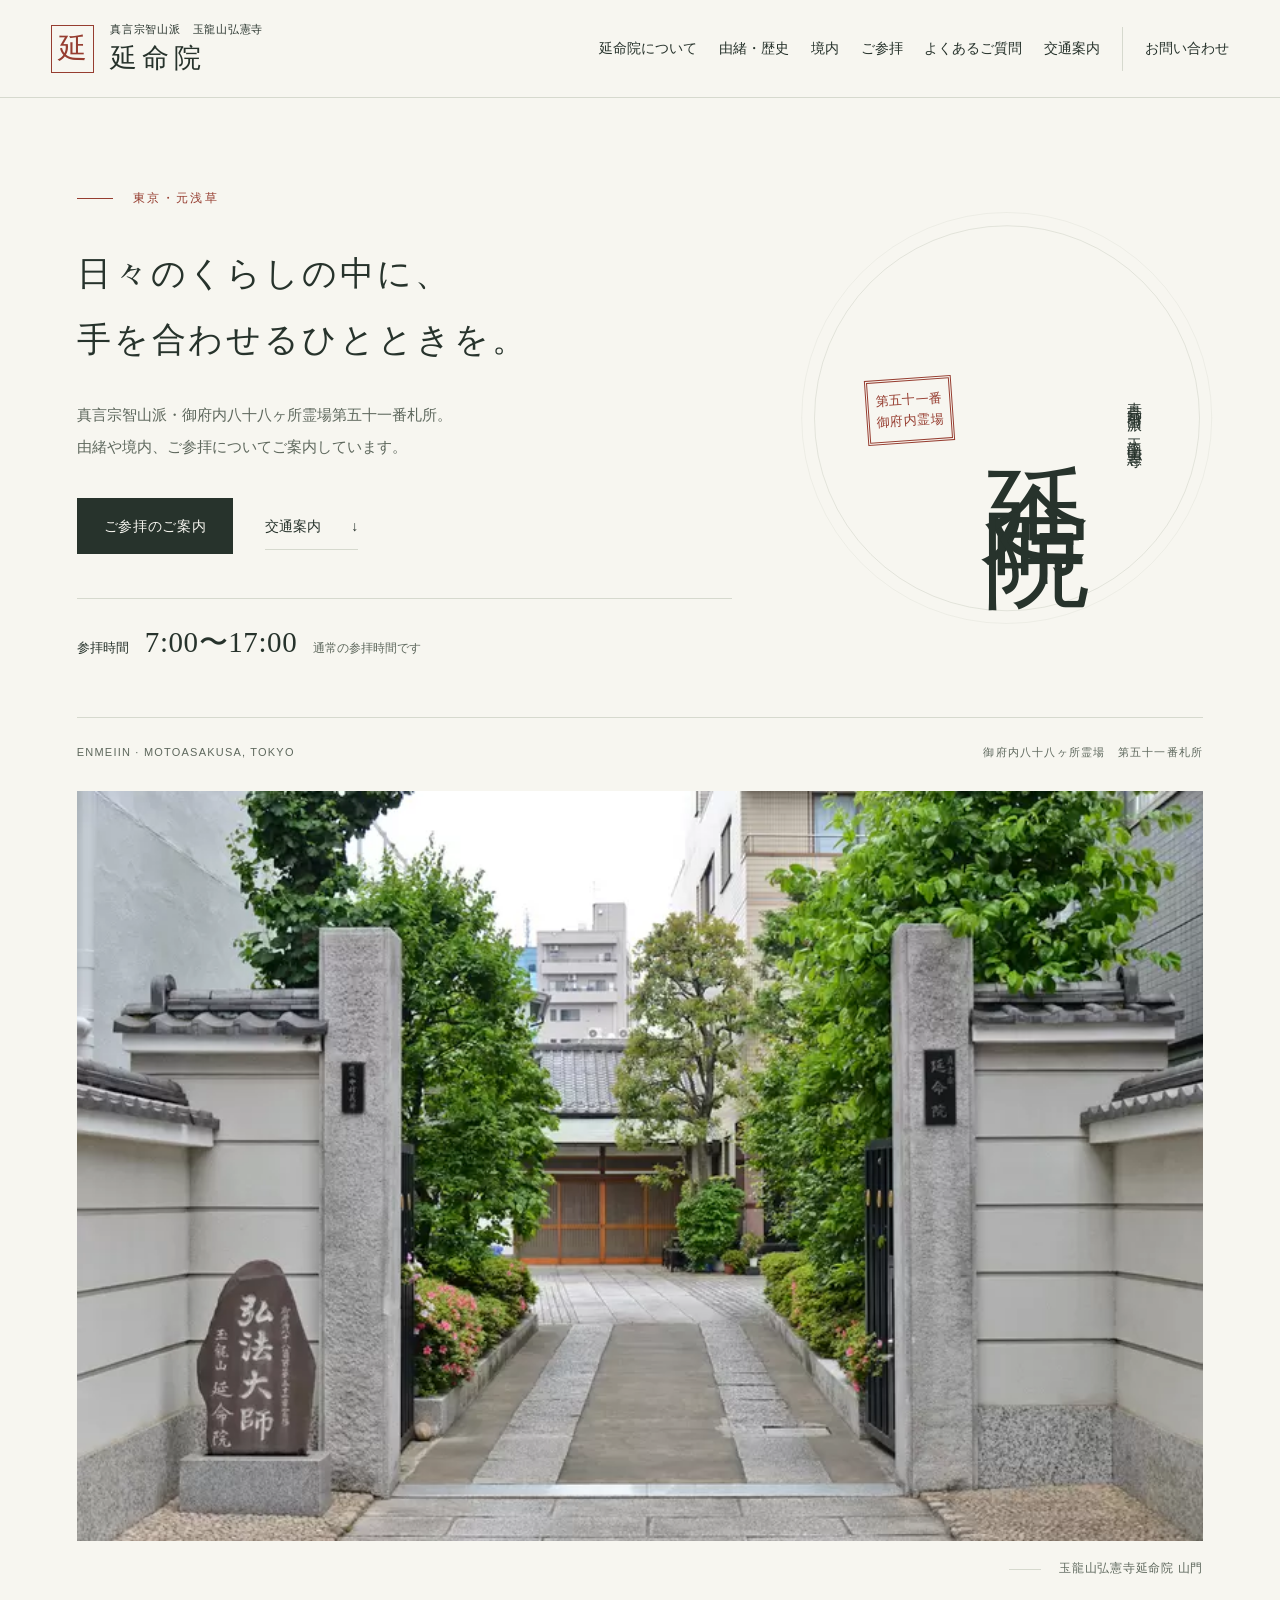
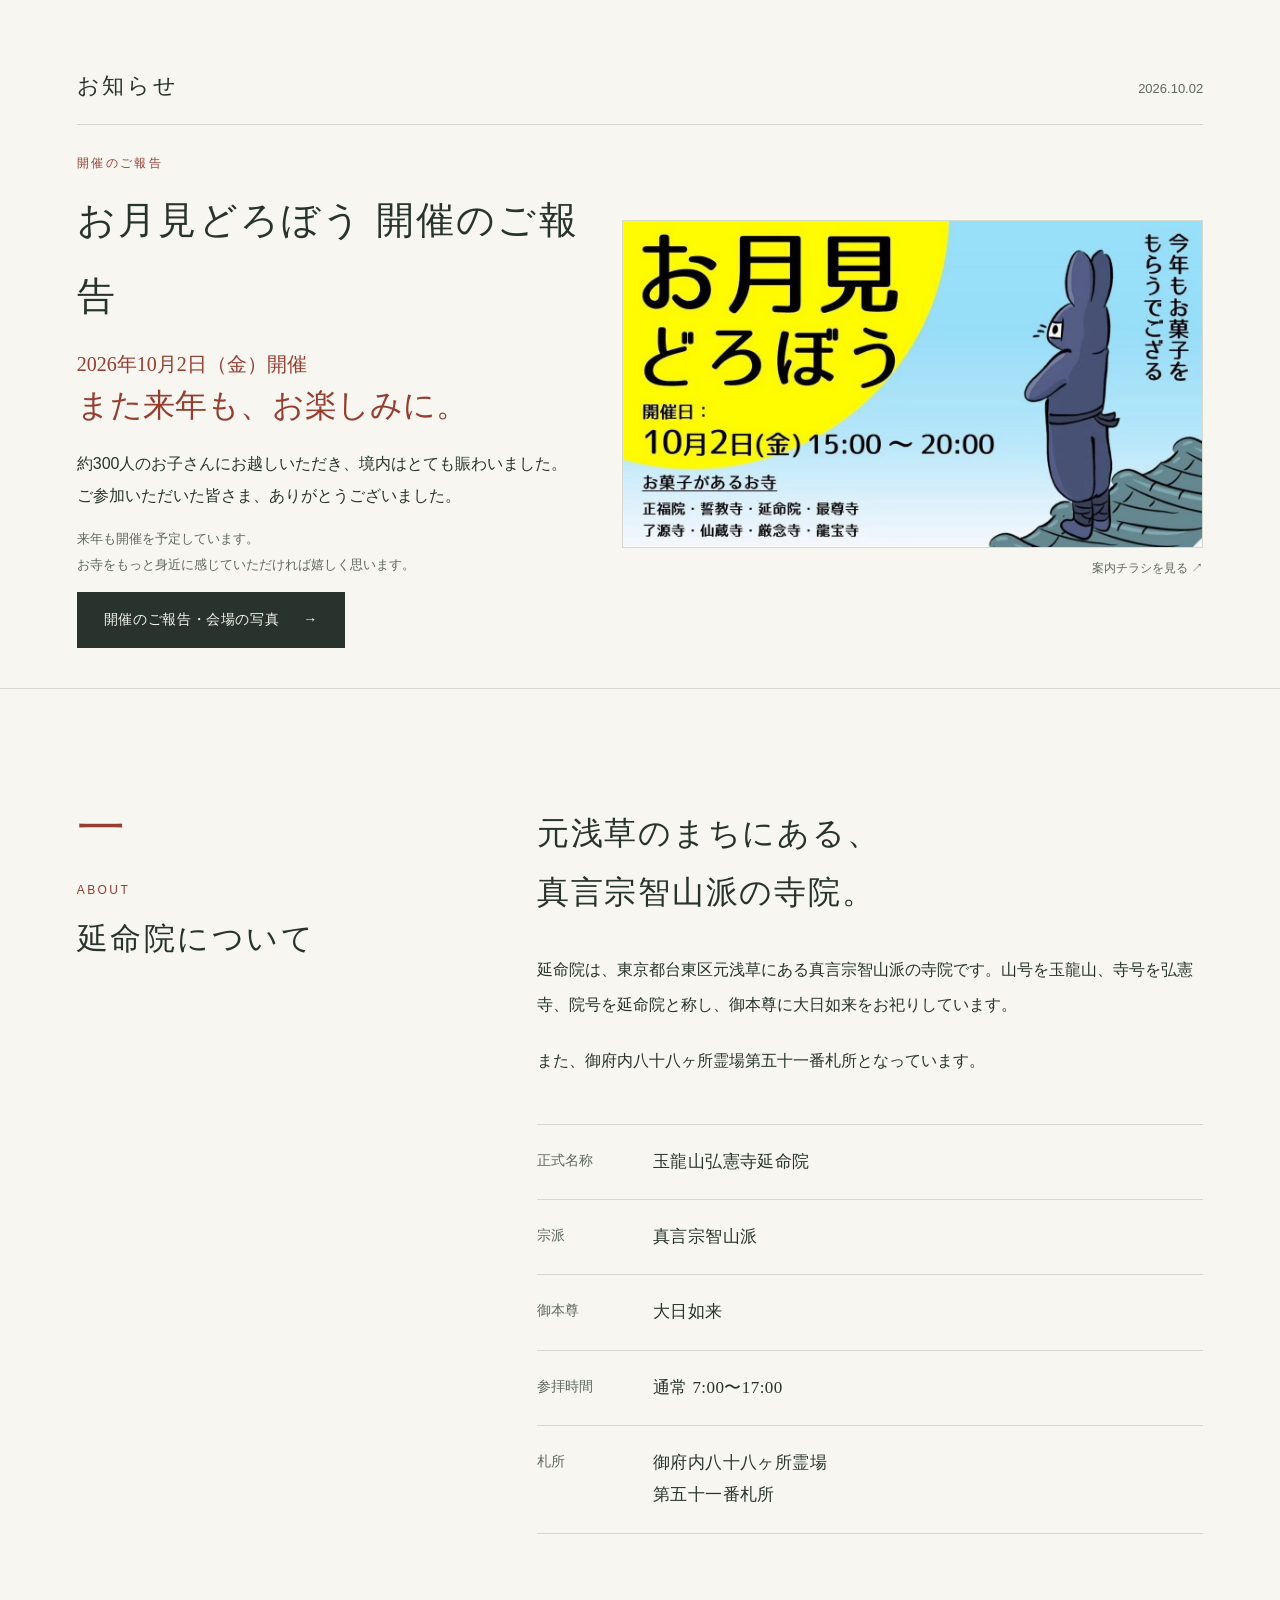
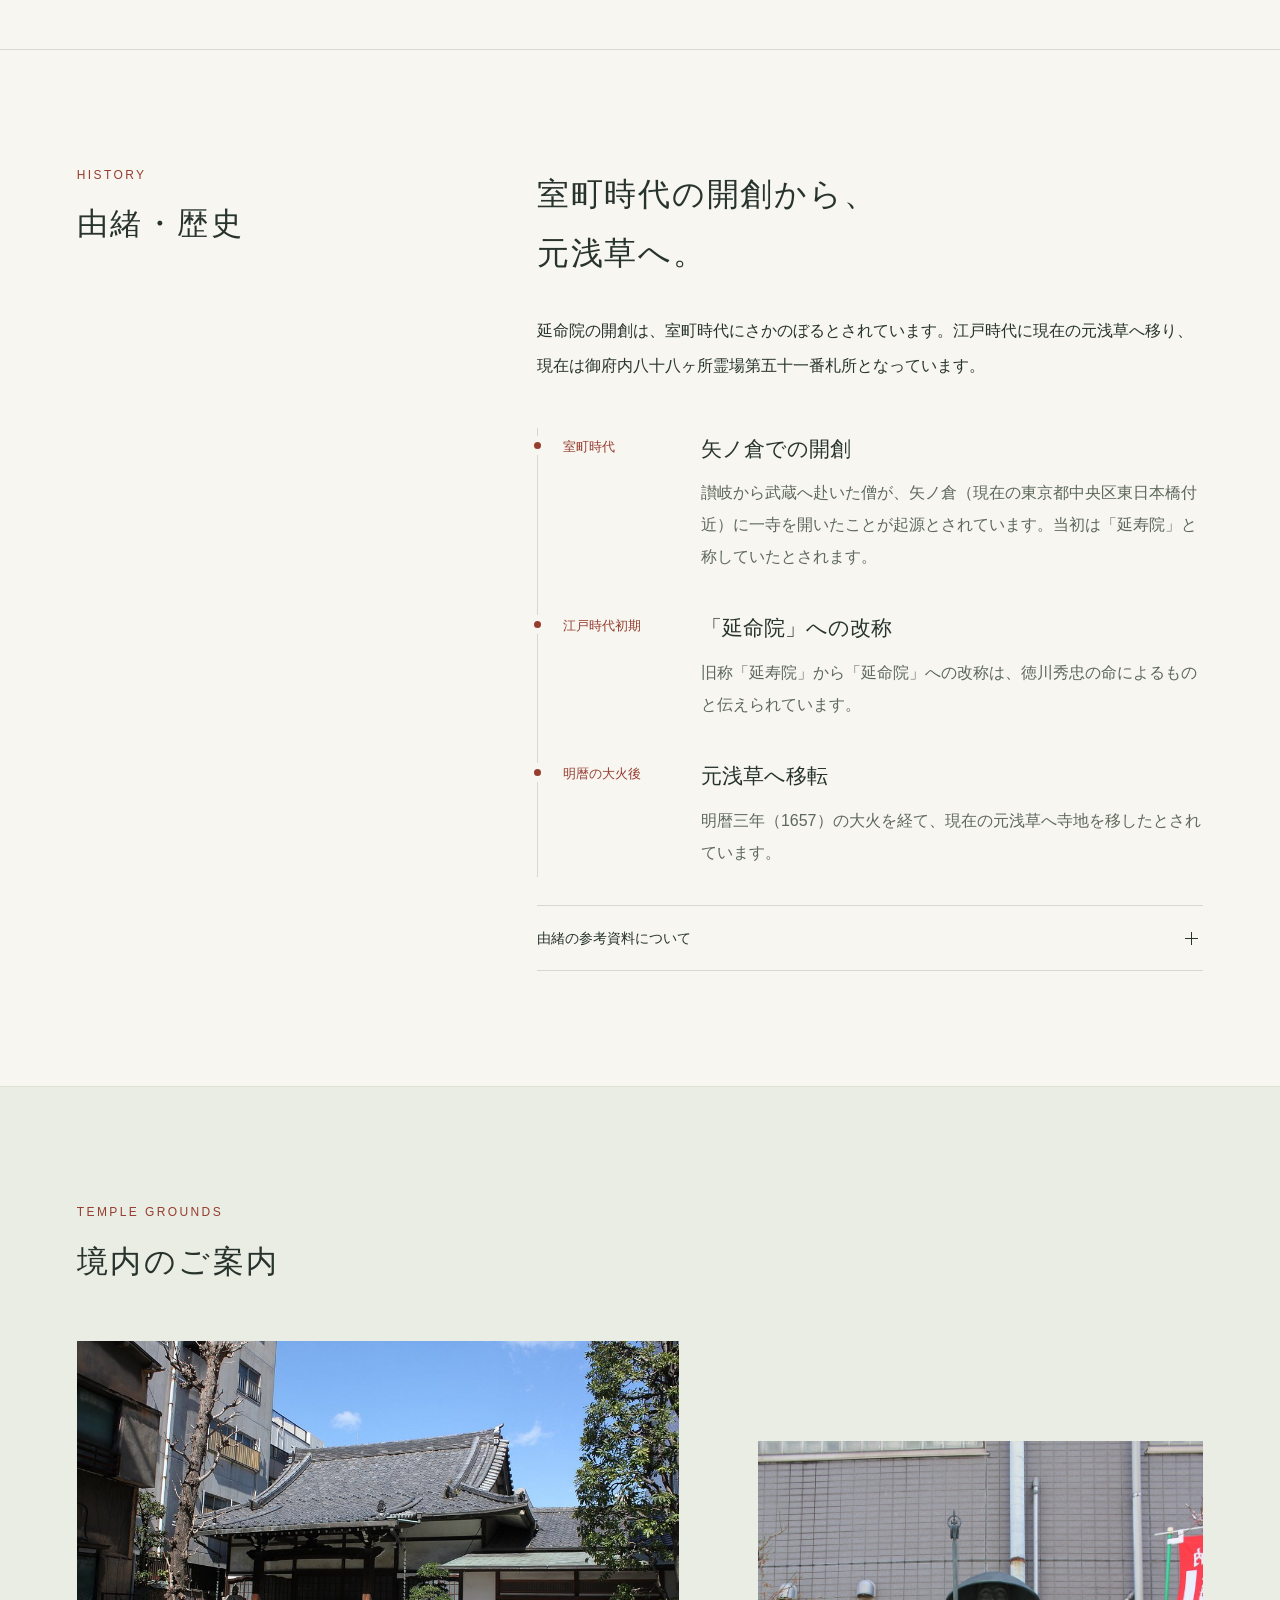
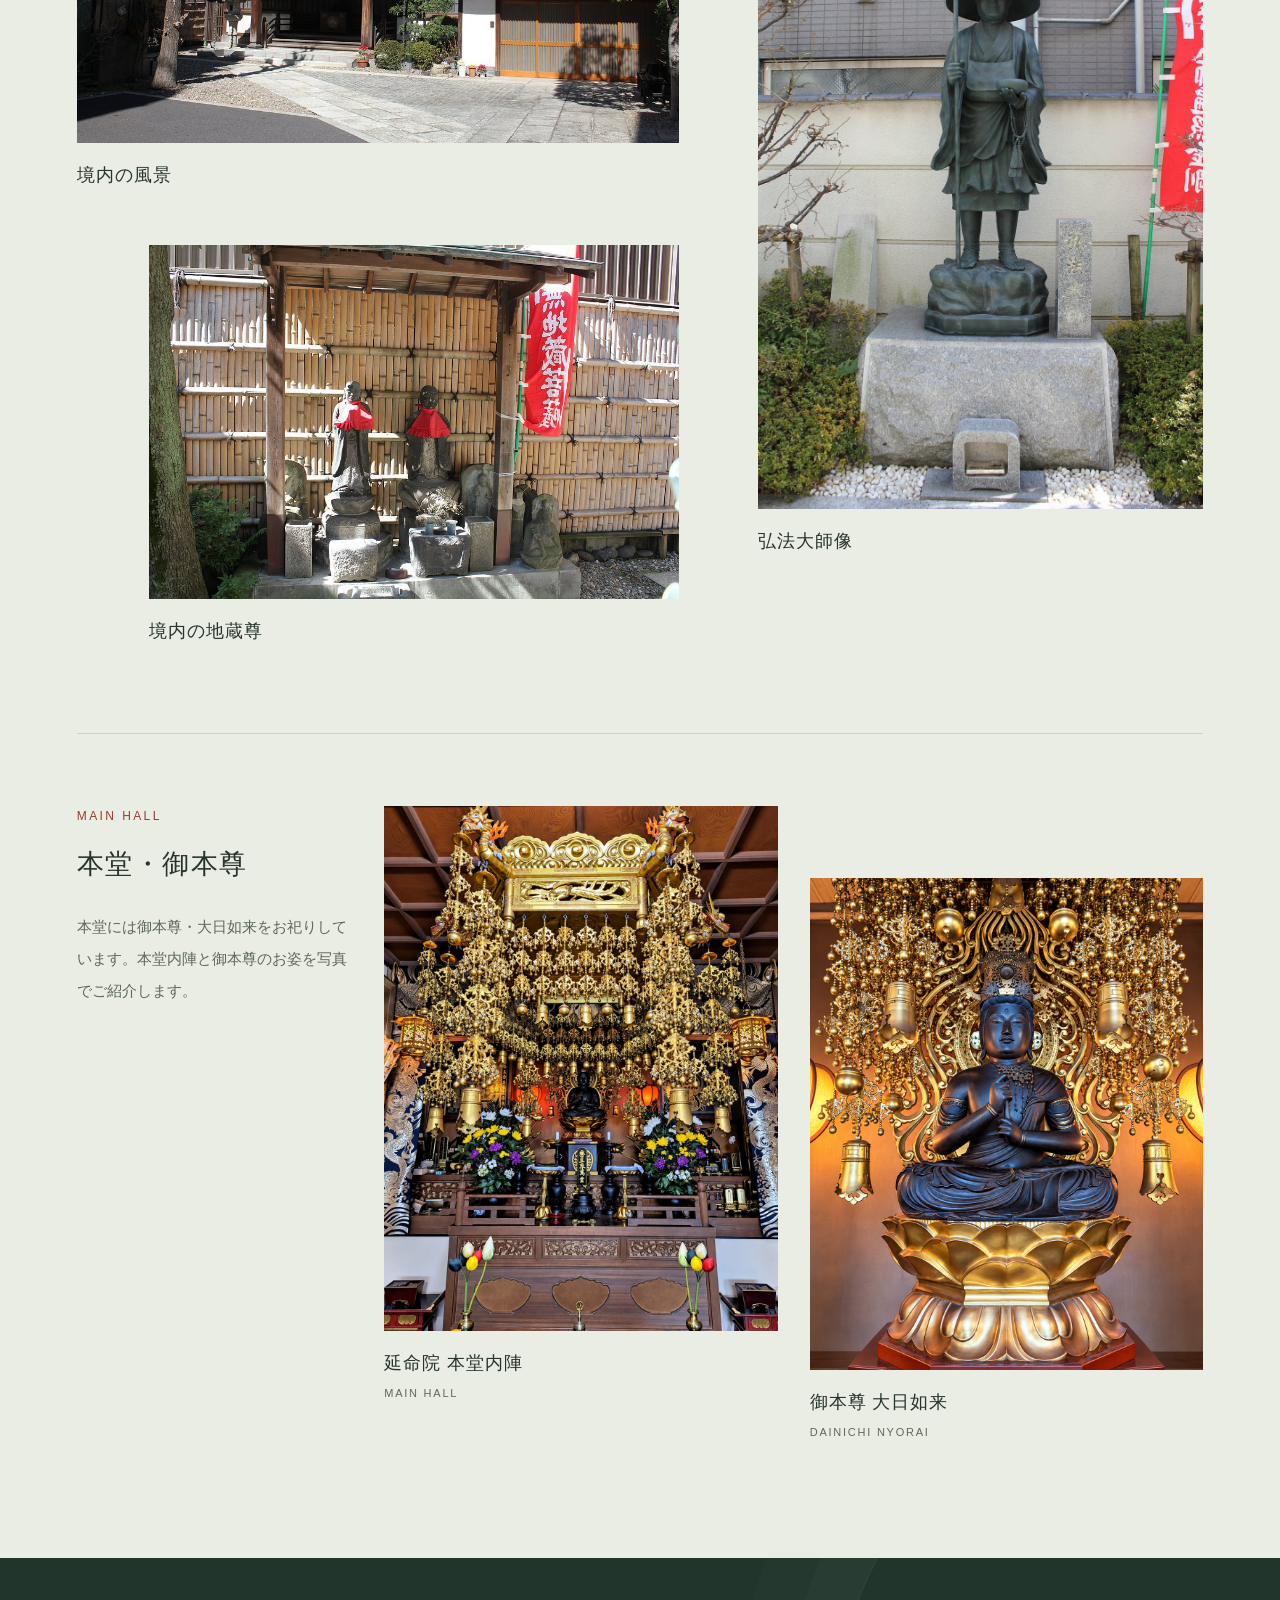
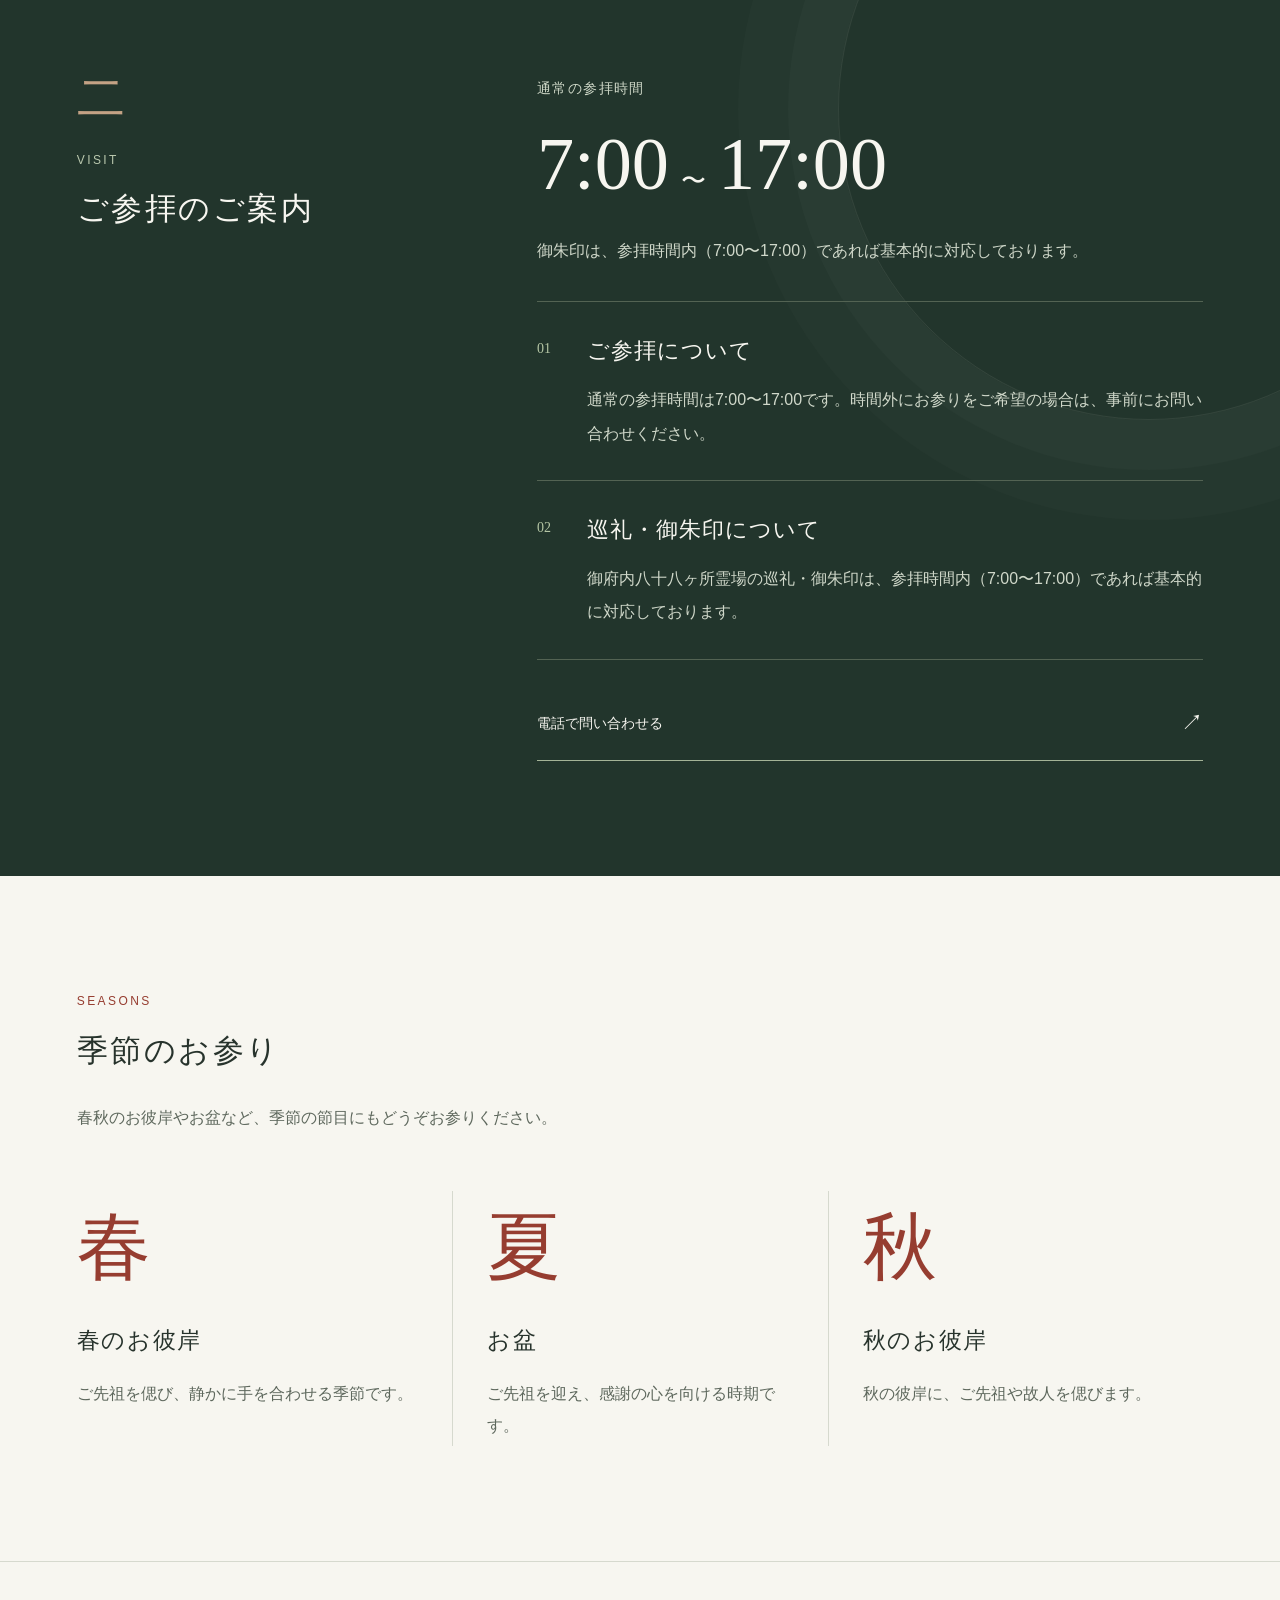
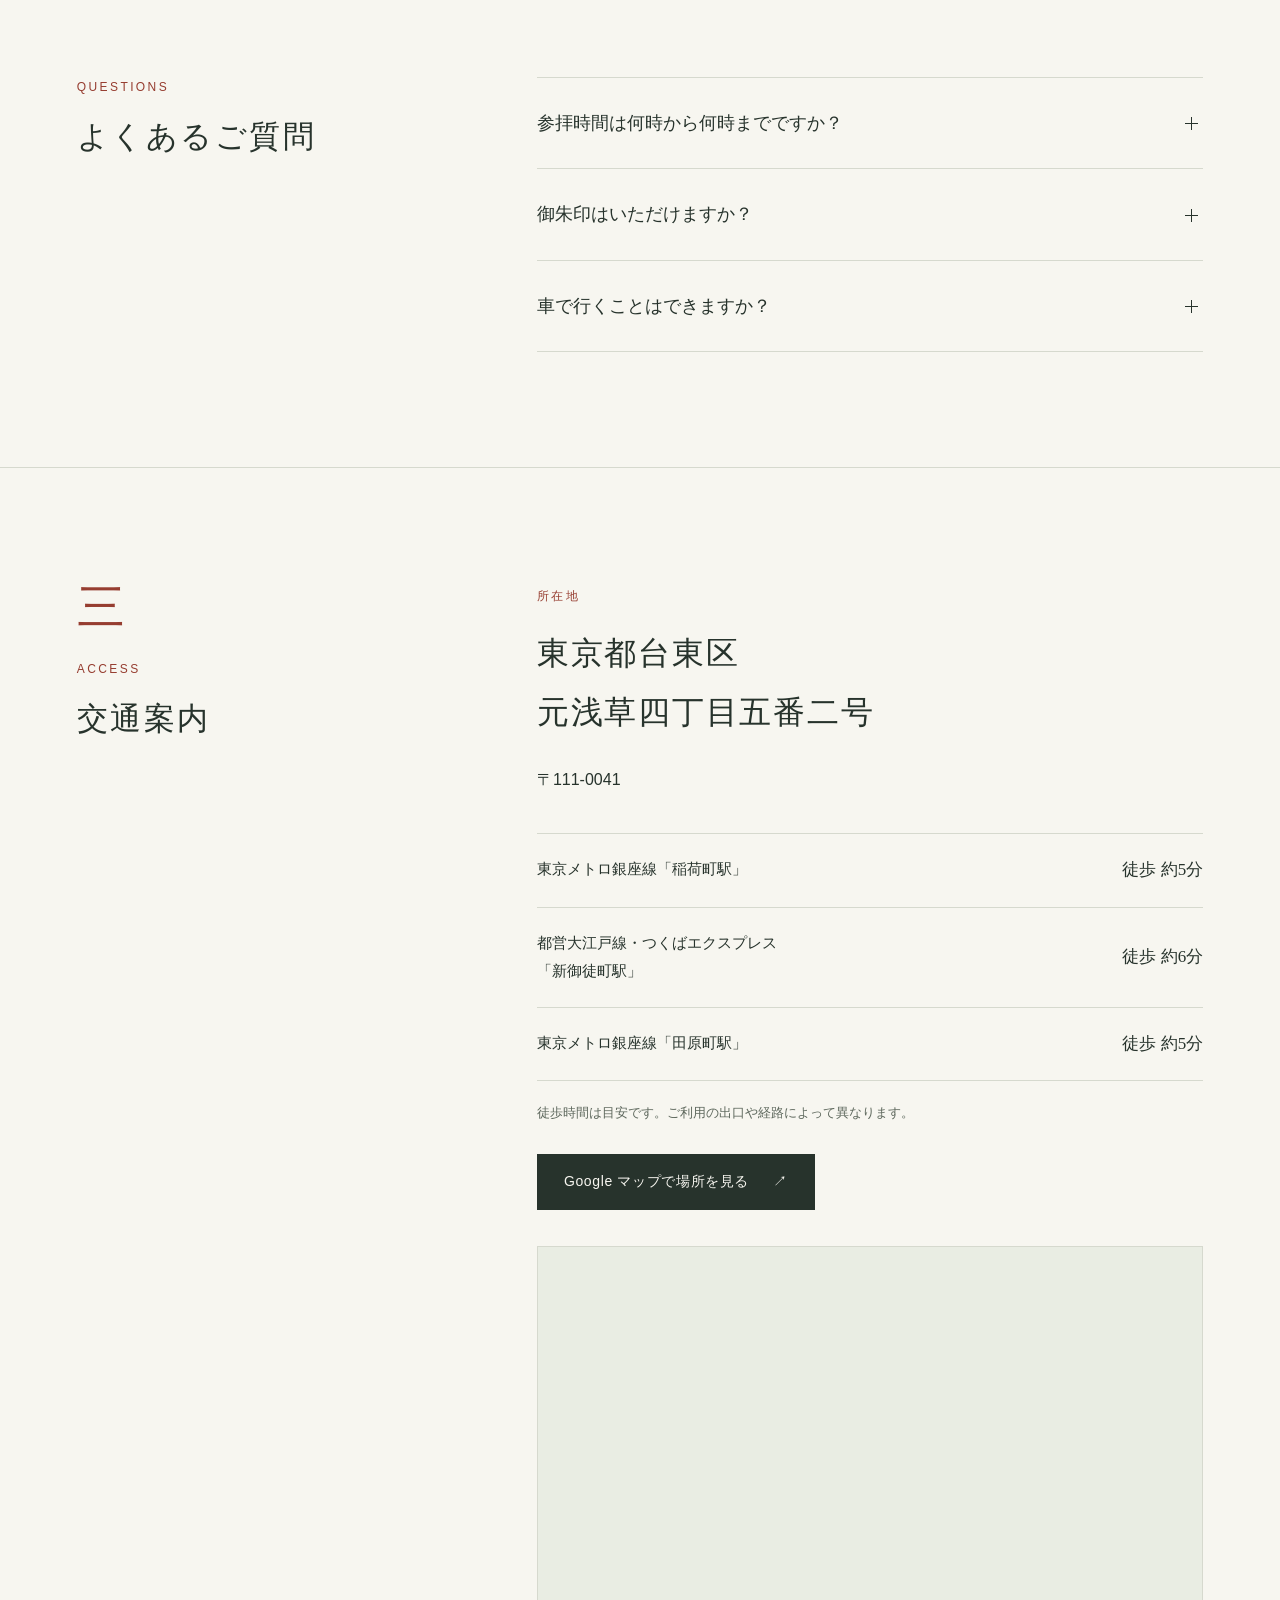
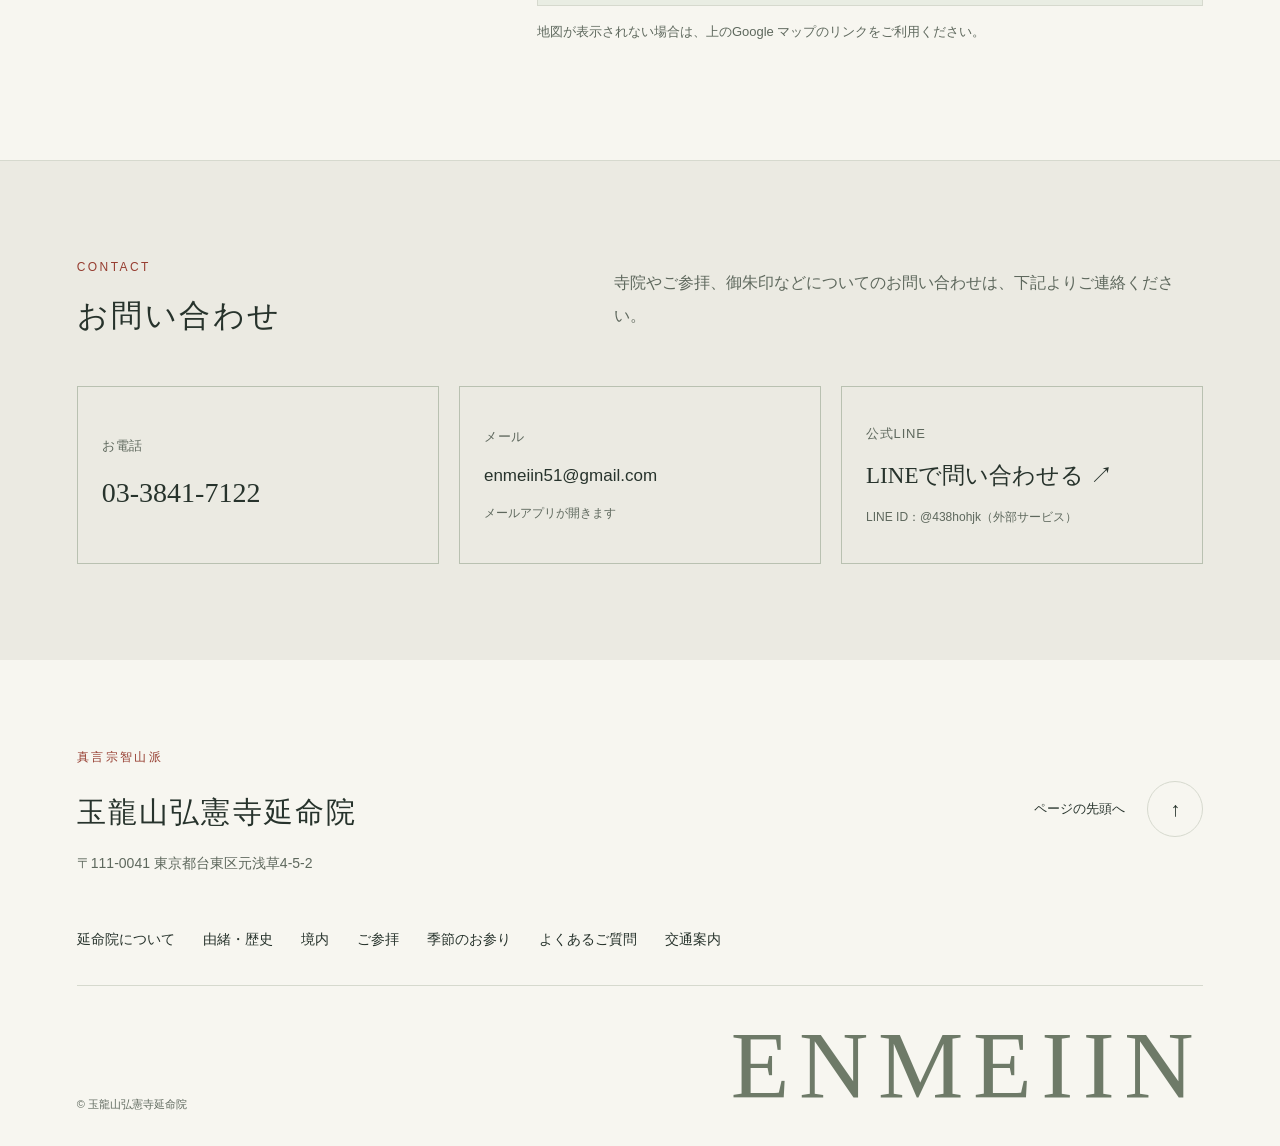
==== commit eb2cb795: "Streamline temple history and place news below the hero photograph" ====
--- a/index.html
+++ b/index.html
@@ -22,7 +22,7 @@
   <meta name="twitter:image" content="https://gyokuryuzanenmeiin.com/assets/photos/gate.webp">
   <meta name="twitter:image:alt" content="緑に囲まれた延命院の山門と参道">
   <link rel="icon" type="image/svg+xml" href="data:image/svg+xml,%3Csvg xmlns='http://www.w3.org/2000/svg' viewBox='0 0 64 64'%3E%3Crect width='64' height='64' rx='6' fill='%23933227'/%3E%3Ctext x='32' y='46' text-anchor='middle' font-family='serif' font-size='44' fill='%23fff'%3E延%3C/text%3E%3C/svg%3E">
-  <link rel="stylesheet" href="./styles.css?v=20261002-news2">
+  <link rel="stylesheet" href="./styles.css?v=20261003-layout1">
   <script src="./motion.js?v=20260914-design1" defer></script>
   <link rel="canonical" href="https://gyokuryuzanenmeiin.com/">
   <meta property="og:url" content="https://gyokuryuzanenmeiin.com/">
@@ -94,6 +94,20 @@
   </header>
 
   <main id="main">
+    <section class="hero" aria-labelledby="hero-title">
+      <div class="hero-intro">
+        <p class="eyebrow">東京・元浅草</p>
+        <p class="hero-message">日々のくらしの中に、<br>手を合わせるひとときを。</p>
+        <p class="hero-description">真言宗智山派・御府内八十八ヶ所霊場第五十一番札所。<br>由緒や境内、ご参拝についてご案内しています。</p>
+        <div class="hero-actions"><a class="button" href="#visit">ご参拝のご案内</a><a class="text-link" href="#access">交通案内 <span aria-hidden="true">↓</span></a></div>
+      </div>
+      <div class="temple-title"><p>真言宗智山派　玉龍山弘憲寺</p><h1 id="hero-title">延命院</h1><span class="seal">第五十一番<br>御府内霊場</span></div>
+      <p class="hero-hours">参拝時間 <strong>7:00〜17:00</strong><span>通常の参拝時間です</span></p>
+      <div class="hero-foot"><span>ENMEIIN · MOTOASAKUSA, TOKYO</span><span>御府内八十八ヶ所霊場　第五十一番札所</span></div>
+    </section>
+
+    <figure class="gate-photo"><img src="./assets/photos/gate.webp" width="800" height="533" alt="緑に囲まれた延命院の山門と参道" fetchpriority="high"><figcaption>玉龍山弘憲寺延命院 山門</figcaption></figure>
+
     <section class="news" id="news" aria-labelledby="news-title">
       <div class="news-heading"><h2 id="news-title">お知らせ</h2><time datetime="2026-10-02">2026.10.02</time></div>
       <article class="news-event" aria-labelledby="moon-title">
@@ -108,20 +122,6 @@
         <a class="news-poster" href="./assets/events/20261002/poster.webp" aria-label="お月見どろぼうの案内チラシを拡大して見る"><img src="./assets/events/20261002/poster.webp" width="1248" height="702" alt="お月見どろぼう。10月2日金曜日15時から20時。お菓子があるお寺：正福院・誓教寺・延命院・最尊寺・了源寺・仙蔵寺・厳念寺・龍宝寺" fetchpriority="high"><span>案内チラシを見る ↗</span></a>
       </article>
     </section>
-
-    <section class="hero" aria-labelledby="hero-title">
-      <div class="hero-intro">
-        <p class="eyebrow">東京・元浅草</p>
-        <p class="hero-message">日々のくらしの中に、<br>手を合わせるひとときを。</p>
-        <p class="hero-description">真言宗智山派・御府内八十八ヶ所霊場第五十一番札所。<br>由緒や境内、ご参拝についてご案内しています。</p>
-        <div class="hero-actions"><a class="button" href="#visit">ご参拝のご案内</a><a class="text-link" href="#access">交通案内 <span aria-hidden="true">↓</span></a></div>
-      </div>
-      <div class="temple-title"><p>真言宗智山派　玉龍山弘憲寺</p><h1 id="hero-title">延命院</h1><span class="seal">第五十一番<br>御府内霊場</span></div>
-      <p class="hero-hours">参拝時間 <strong>7:00〜17:00</strong><span>通常の参拝時間です</span></p>
-      <div class="hero-foot"><span>ENMEIIN · MOTOASAKUSA, TOKYO</span><span>御府内八十八ヶ所霊場　第五十一番札所</span></div>
-    </section>
-
-    <figure class="gate-photo"><img src="./assets/photos/gate.webp" width="800" height="533" alt="緑に囲まれた延命院の山門と参道" fetchpriority="high"><figcaption>玉龍山弘憲寺延命院 山門</figcaption></figure>
 
     <section class="section about" id="about" aria-labelledby="about-title">
       <div class="section-heading"><span class="number">一</span><p class="eyebrow">ABOUT</p><h2 id="about-title">延命院について</h2></div>
@@ -143,11 +143,9 @@
       <div class="section-heading"><p class="eyebrow">HISTORY</p><h2 id="history-title">由緒・歴史</h2></div>
       <div class="section-content">
         <h3>室町時代の開創から、<br>元浅草へ。</h3>
-        <p>延命院の開創は、室町時代にさかのぼるとされています。</p>
-        <p>寺の始まりについては、讃岐から武蔵へ赴いた僧が、矢ノ倉（現在の東京都中央区東日本橋付近）に一寺を開いたことが起源とされています。当初は「延寿院」と称していたとされ、江戸時代には二代将軍・徳川秀忠の命により「延命院」へ改称したと伝えられています。</p>
-        <p>明暦三年（1657）の大火後、寺地を現在の元浅草へ移したとされます。現在は御府内八十八ヶ所霊場第五十一番札所となっています。</p>
+        <p>延命院の開創は、室町時代にさかのぼるとされています。江戸時代に現在の元浅草へ移り、現在は御府内八十八ヶ所霊場第五十一番札所となっています。</p>
         <dl class="history-timeline">
-          <div><dt>室町時代</dt><dd><strong>矢ノ倉での開創</strong><p>現在の東日本橋付近にあたる矢ノ倉で寺が開かれたことが、延命院の始まりとされています。</p></dd></div>
+          <div><dt>室町時代</dt><dd><strong>矢ノ倉での開創</strong><p>讃岐から武蔵へ赴いた僧が、矢ノ倉（現在の東京都中央区東日本橋付近）に一寺を開いたことが起源とされています。当初は「延寿院」と称していたとされます。</p></dd></div>
           <div><dt>江戸時代初期</dt><dd><strong>「延命院」への改称</strong><p>旧称「延寿院」から「延命院」への改称は、徳川秀忠の命によるものと伝えられています。</p></dd></div>
           <div><dt>明暦の大火後</dt><dd><strong>元浅草へ移転</strong><p>明暦三年（1657）の大火を経て、現在の元浅草へ寺地を移したとされています。</p></dd></div>
         </dl>
--- a/styles.css
+++ b/styles.css
@@ -641,3 +641,6 @@
  .event-article .button { padding-inline: 18px; }
  body:has(.event-article) { padding-bottom: 0; }
 }
+
+/* Space the news section after the main temple photograph. */
+.gate-photo + .news { margin-top: clamp(24px, 4vw, 48px); }
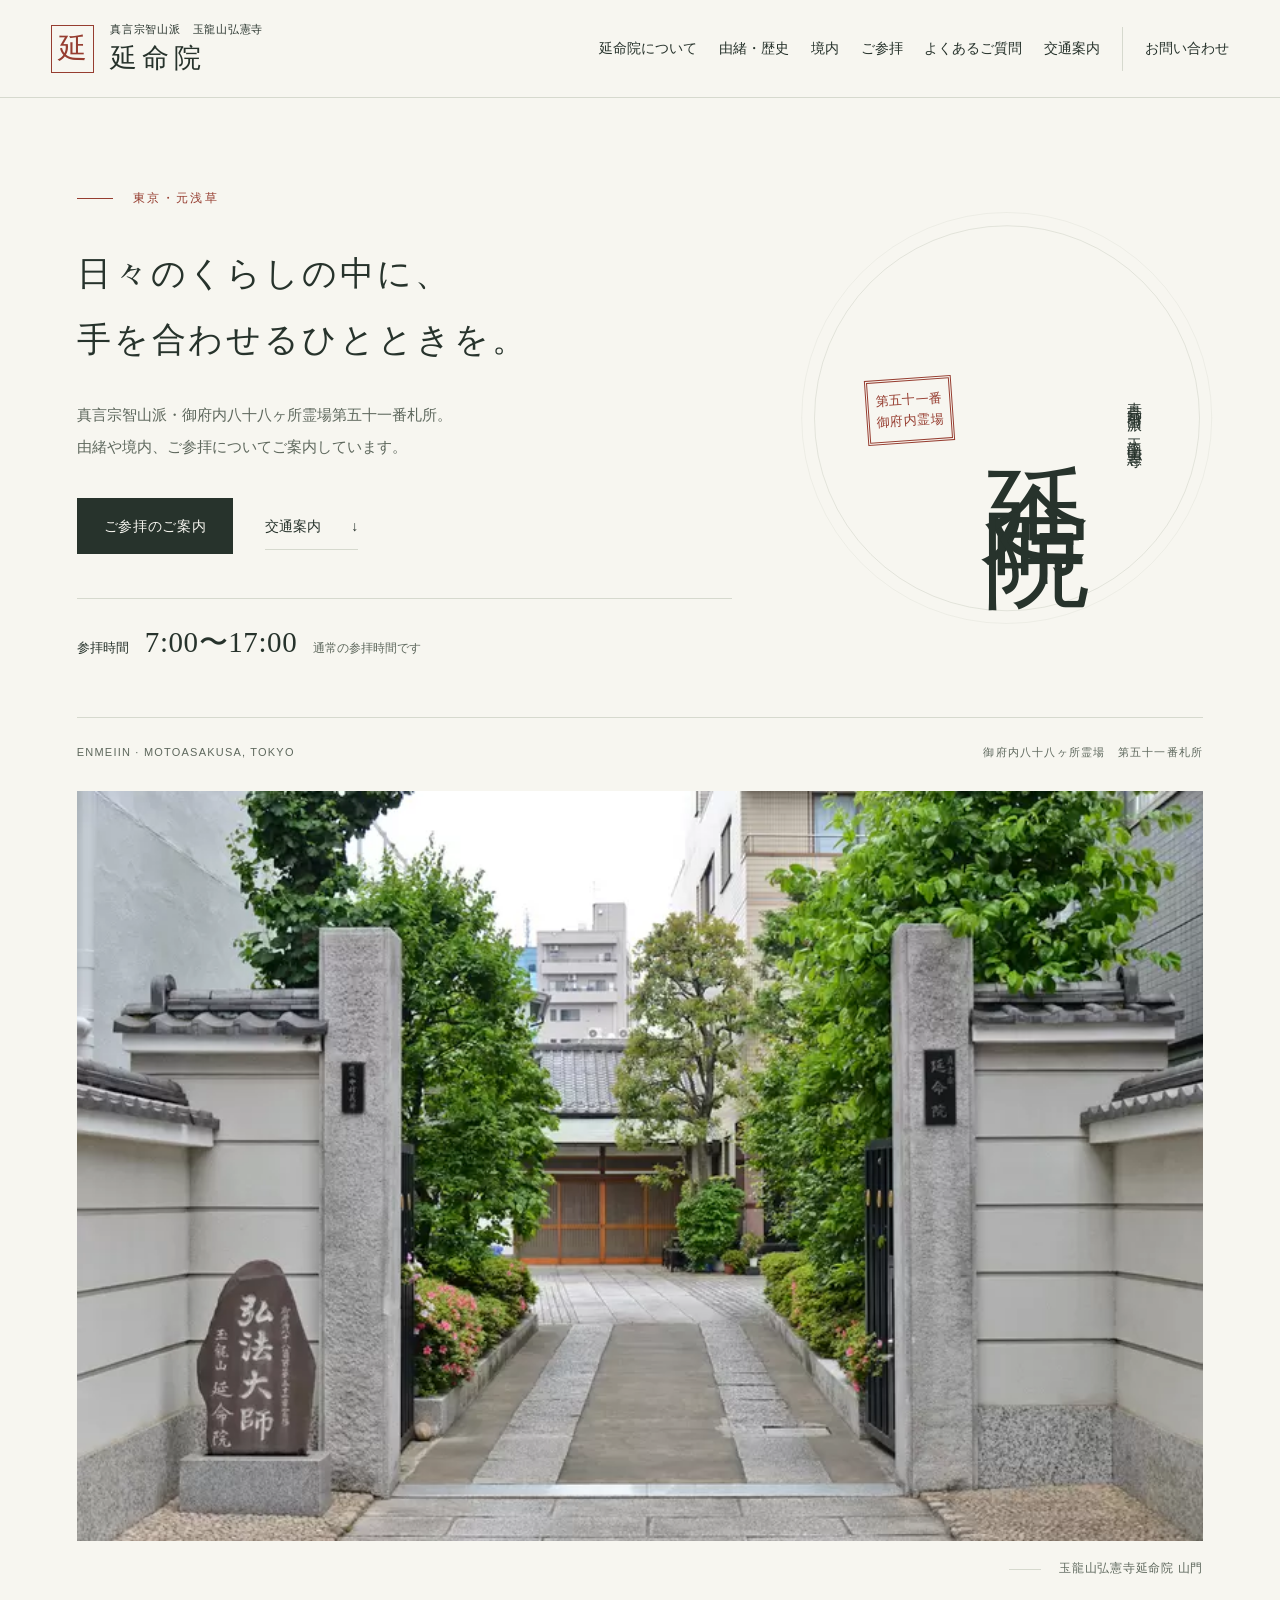
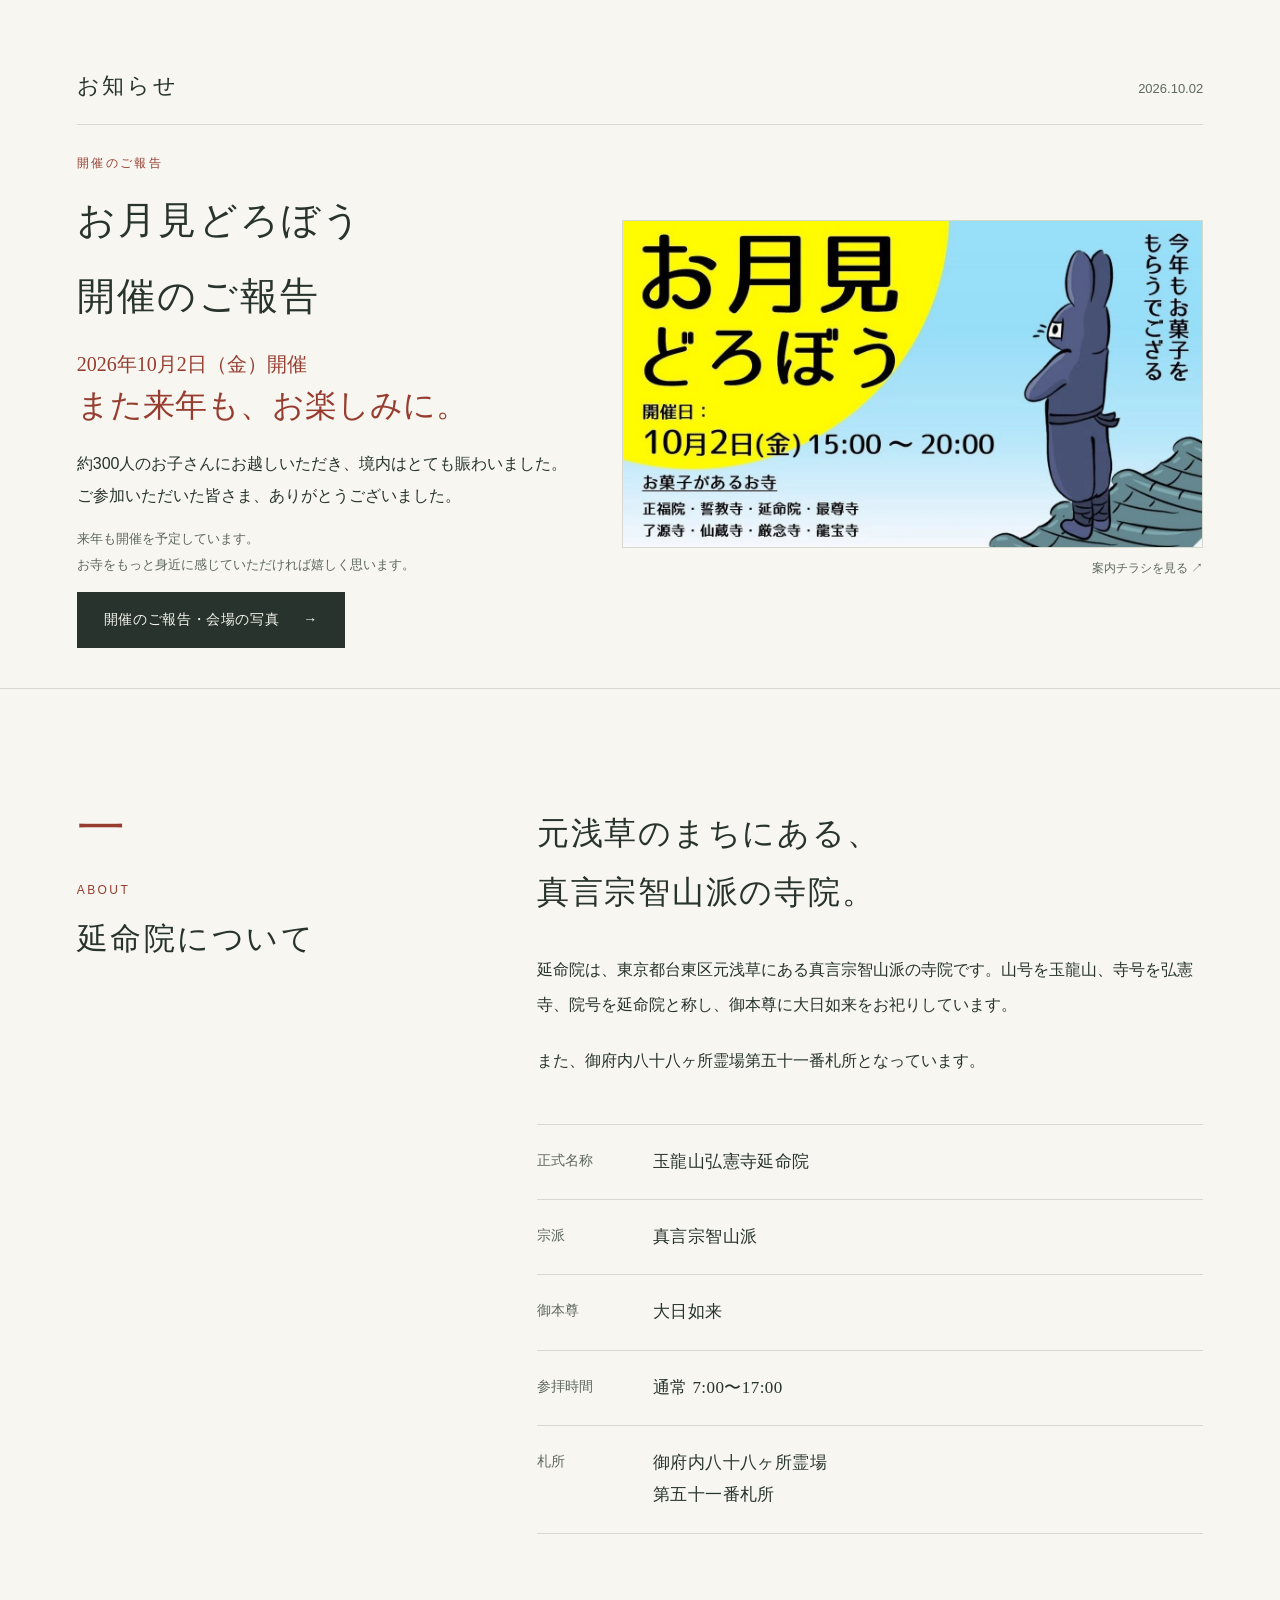
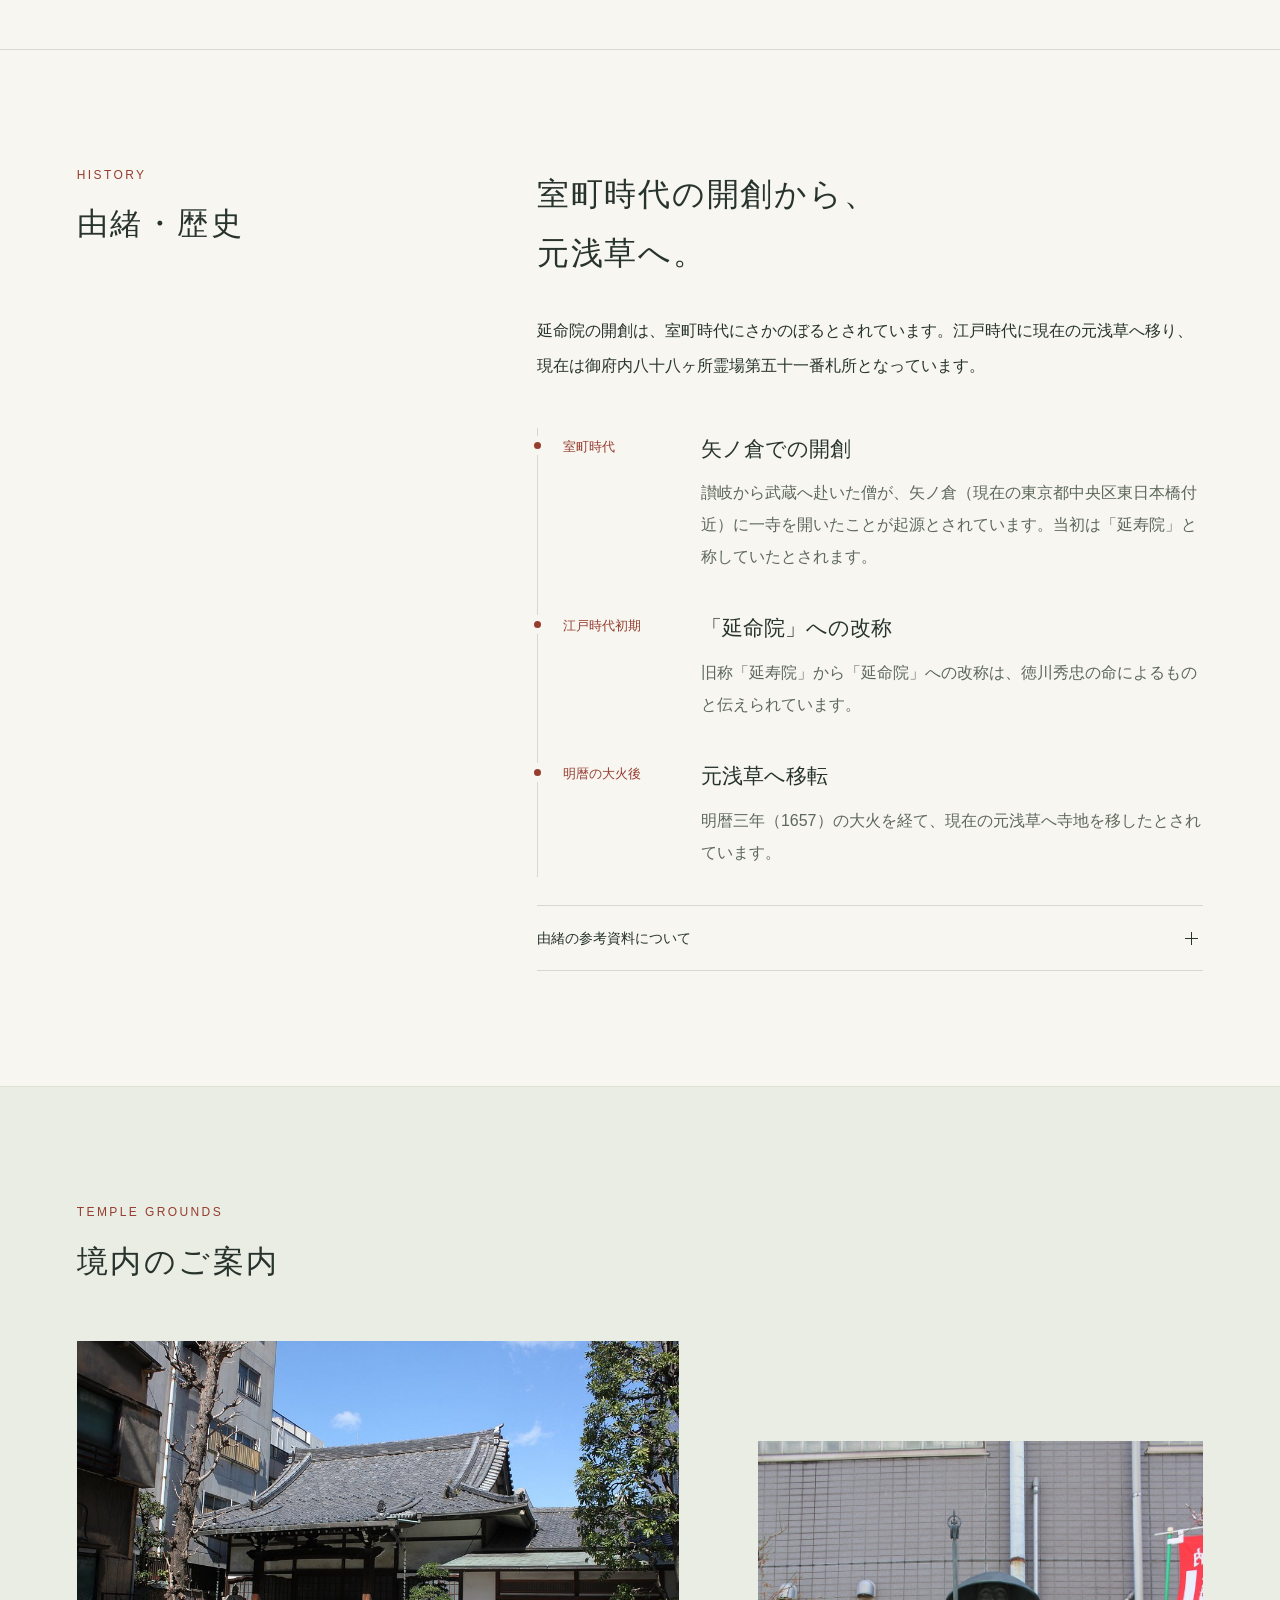
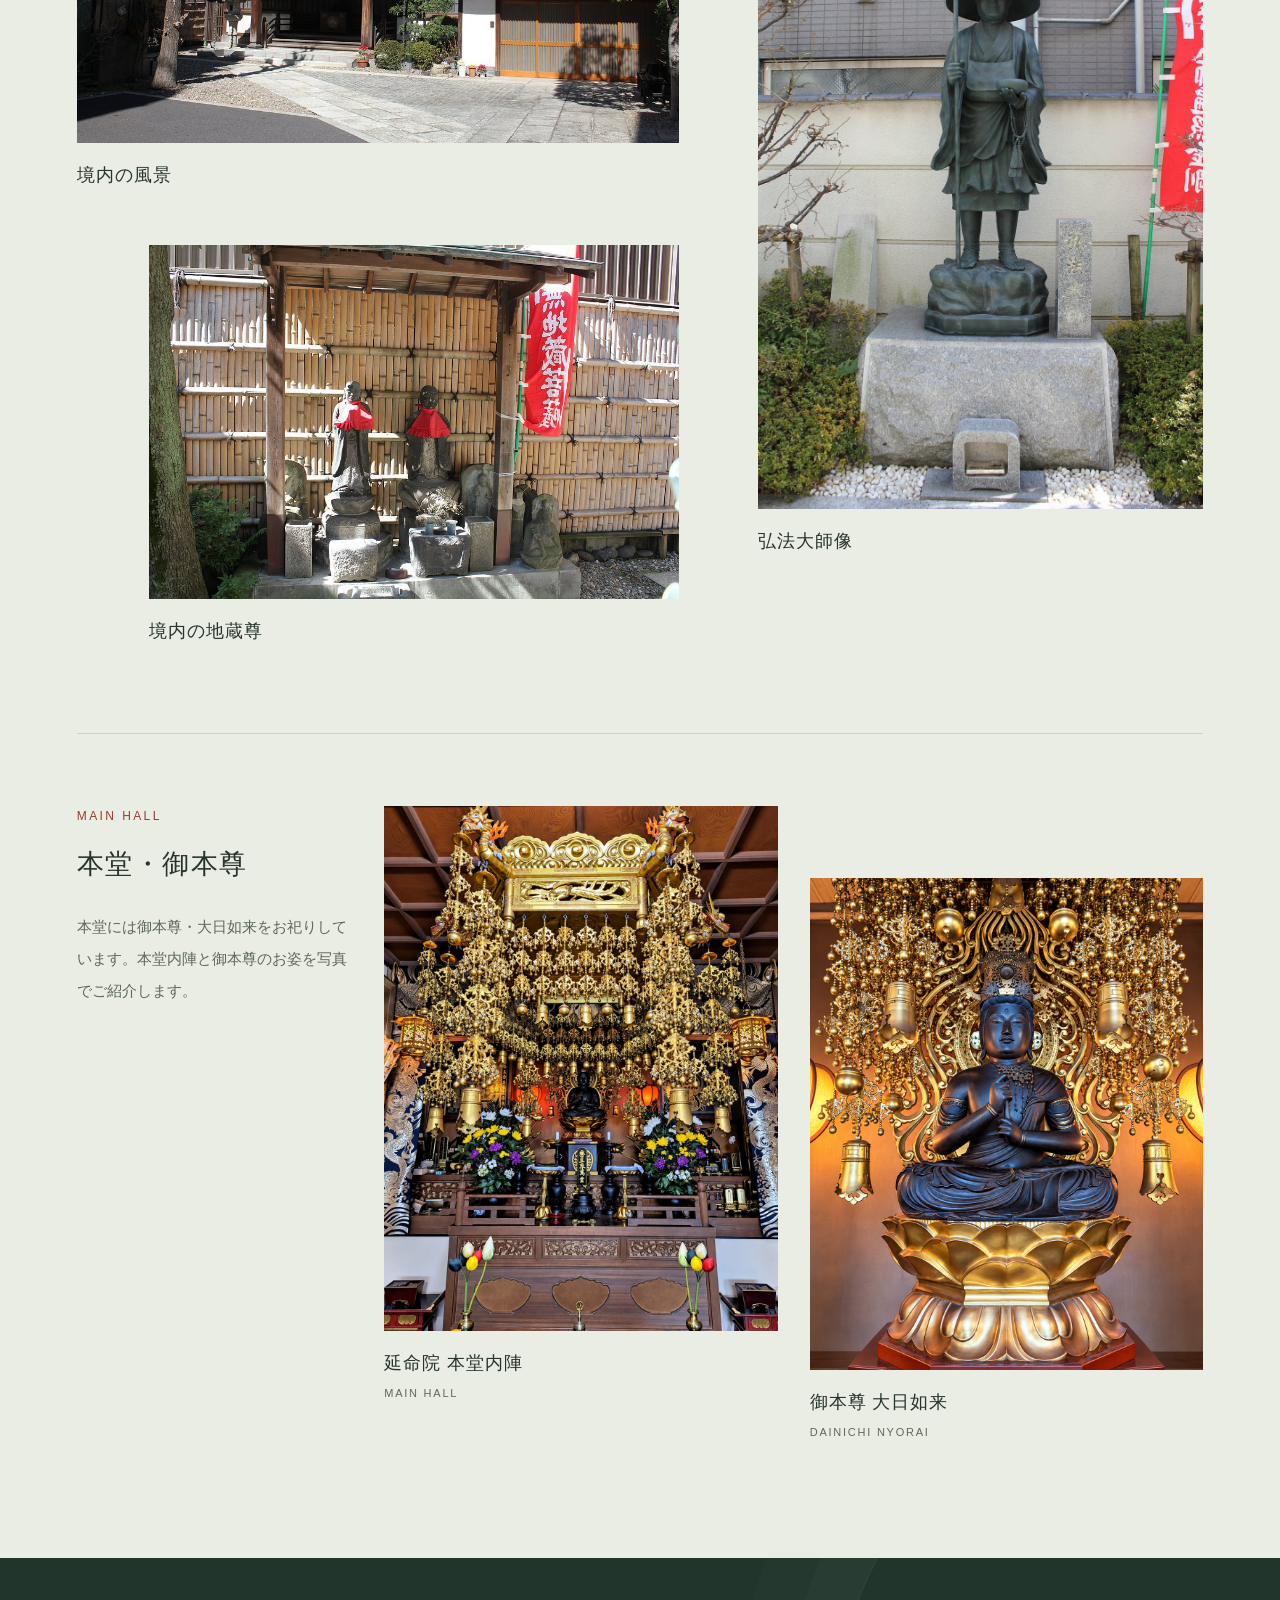
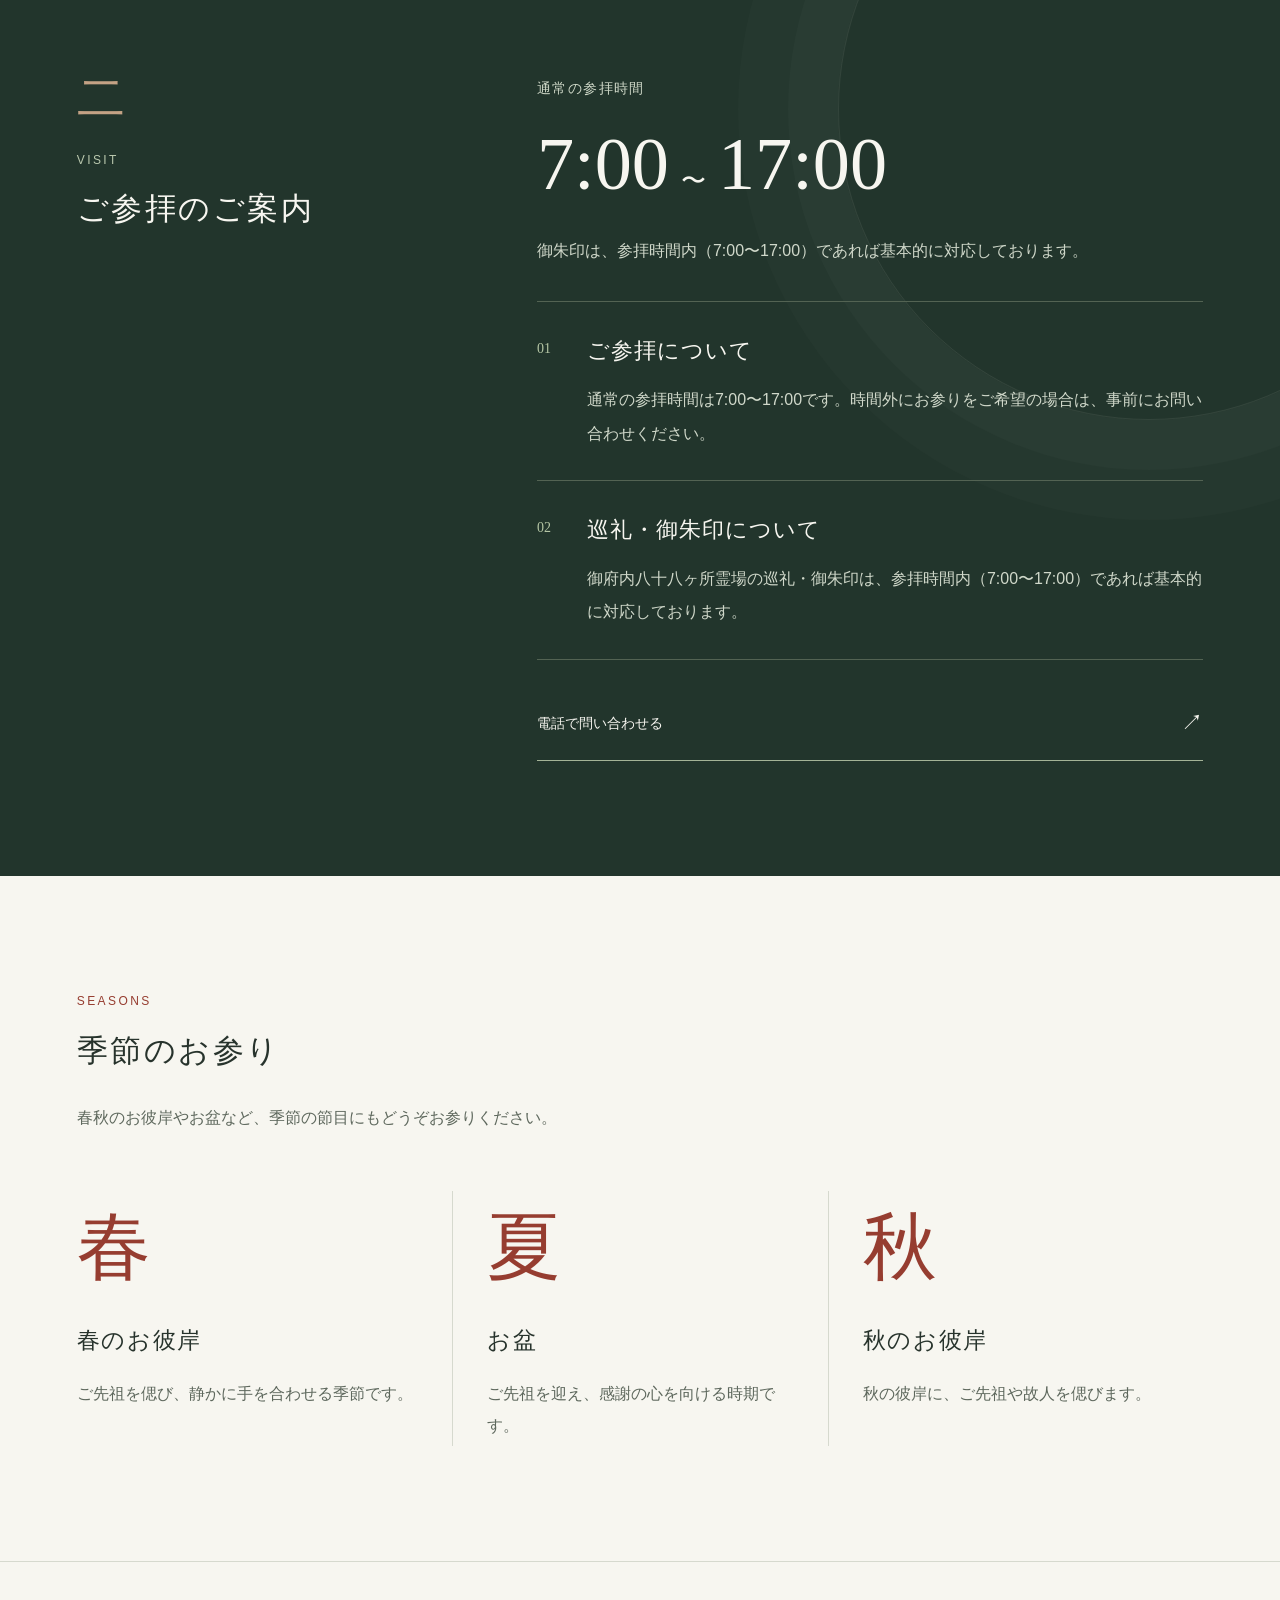
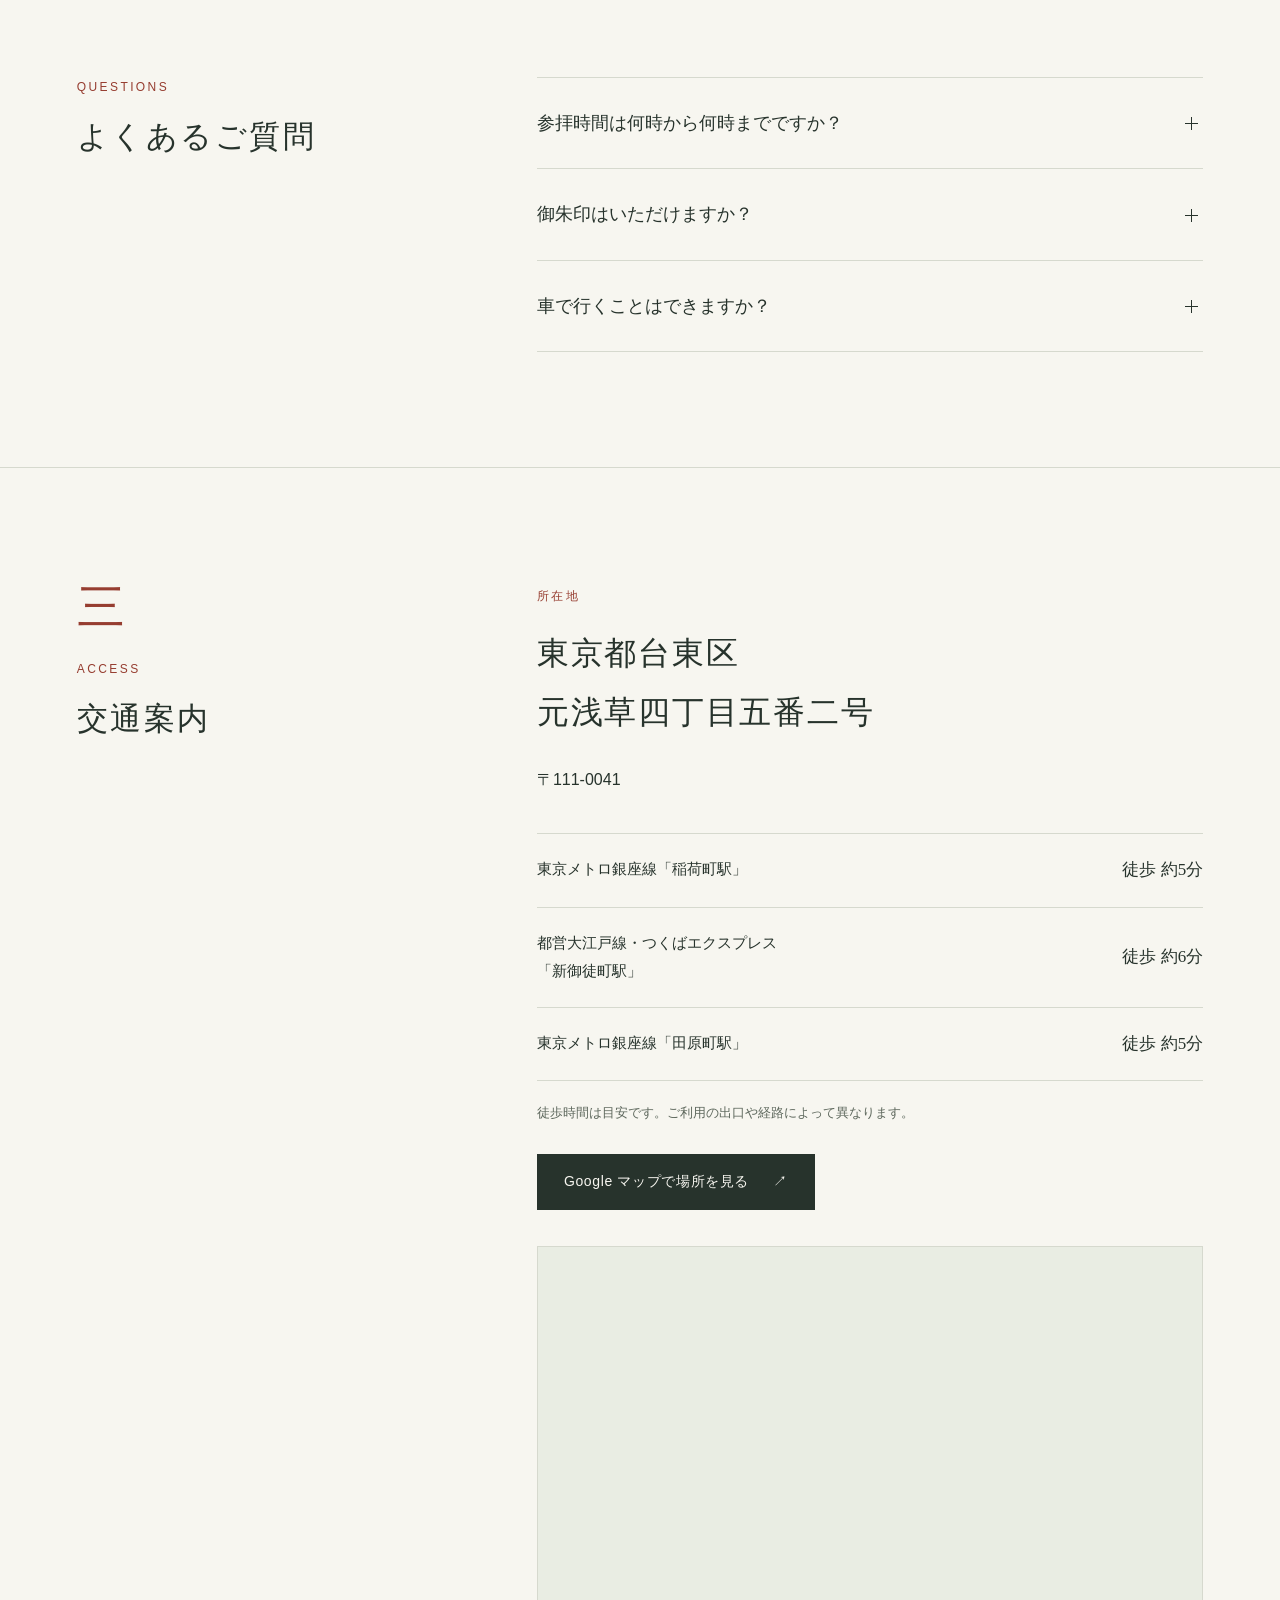
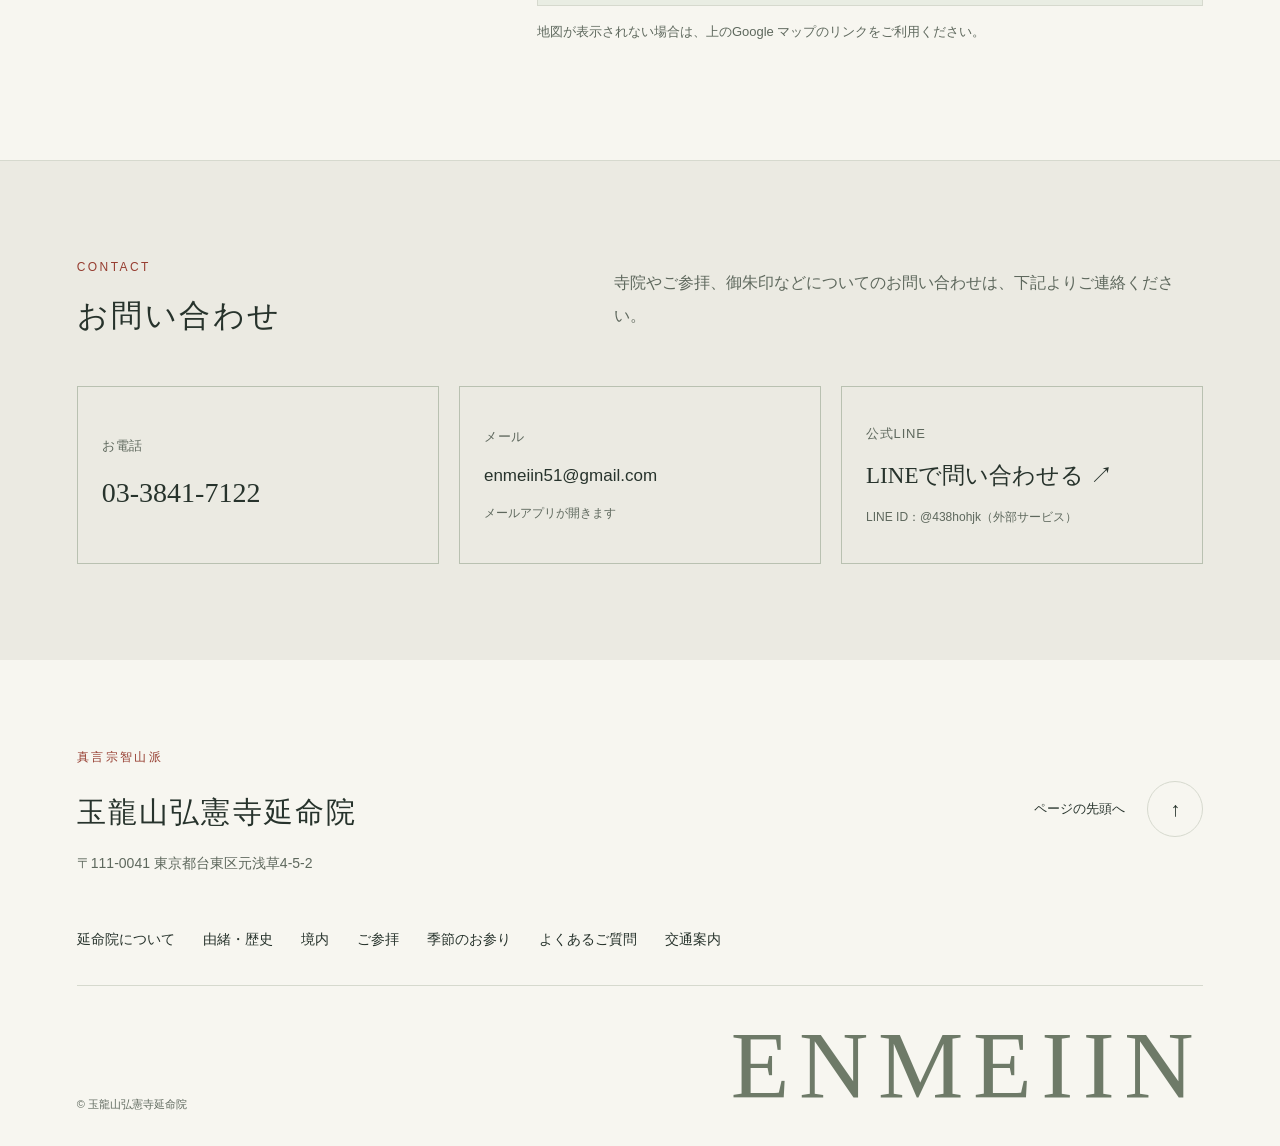
==== commit 2ccc366f: "Balance the news heading across two lines" ====
--- a/index.html
+++ b/index.html
@@ -113,7 +113,7 @@
       <article class="news-event" aria-labelledby="moon-title">
         <div class="news-copy">
           <p class="eyebrow">開催のご報告</p>
-          <h3 id="moon-title">お月見どろぼう 開催のご報告</h3>
+          <h3 id="moon-title">お月見どろぼう<br>開催のご報告</h3>
           <p class="news-date">2026年10月2日（金）開催<br><strong>また来年も、お楽しみに。</strong></p>
           <p>約300人のお子さんにお越しいただき、境内はとても賑わいました。<br>ご参加いただいた皆さま、ありがとうございました。</p>
           <p class="news-note">来年も開催を予定しています。<br>お寺をもっと身近に感じていただければ嬉しく思います。</p>
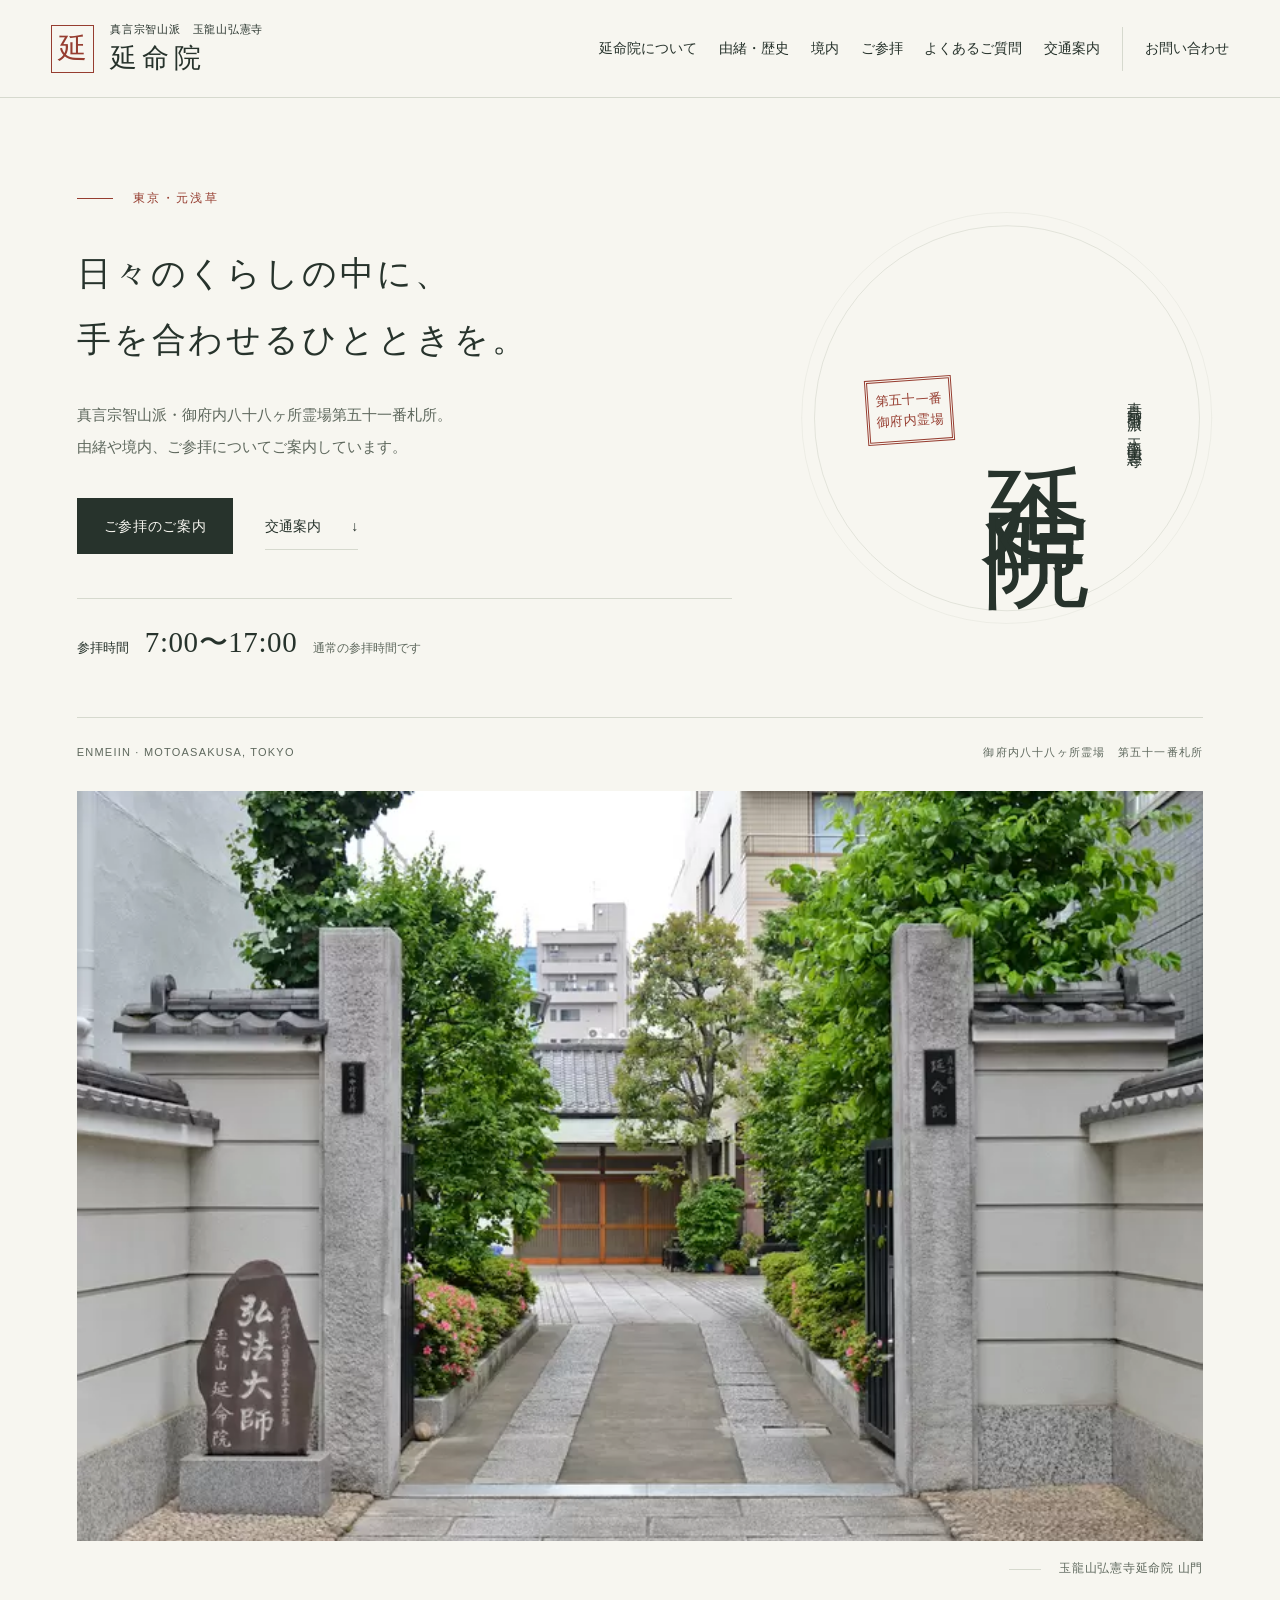
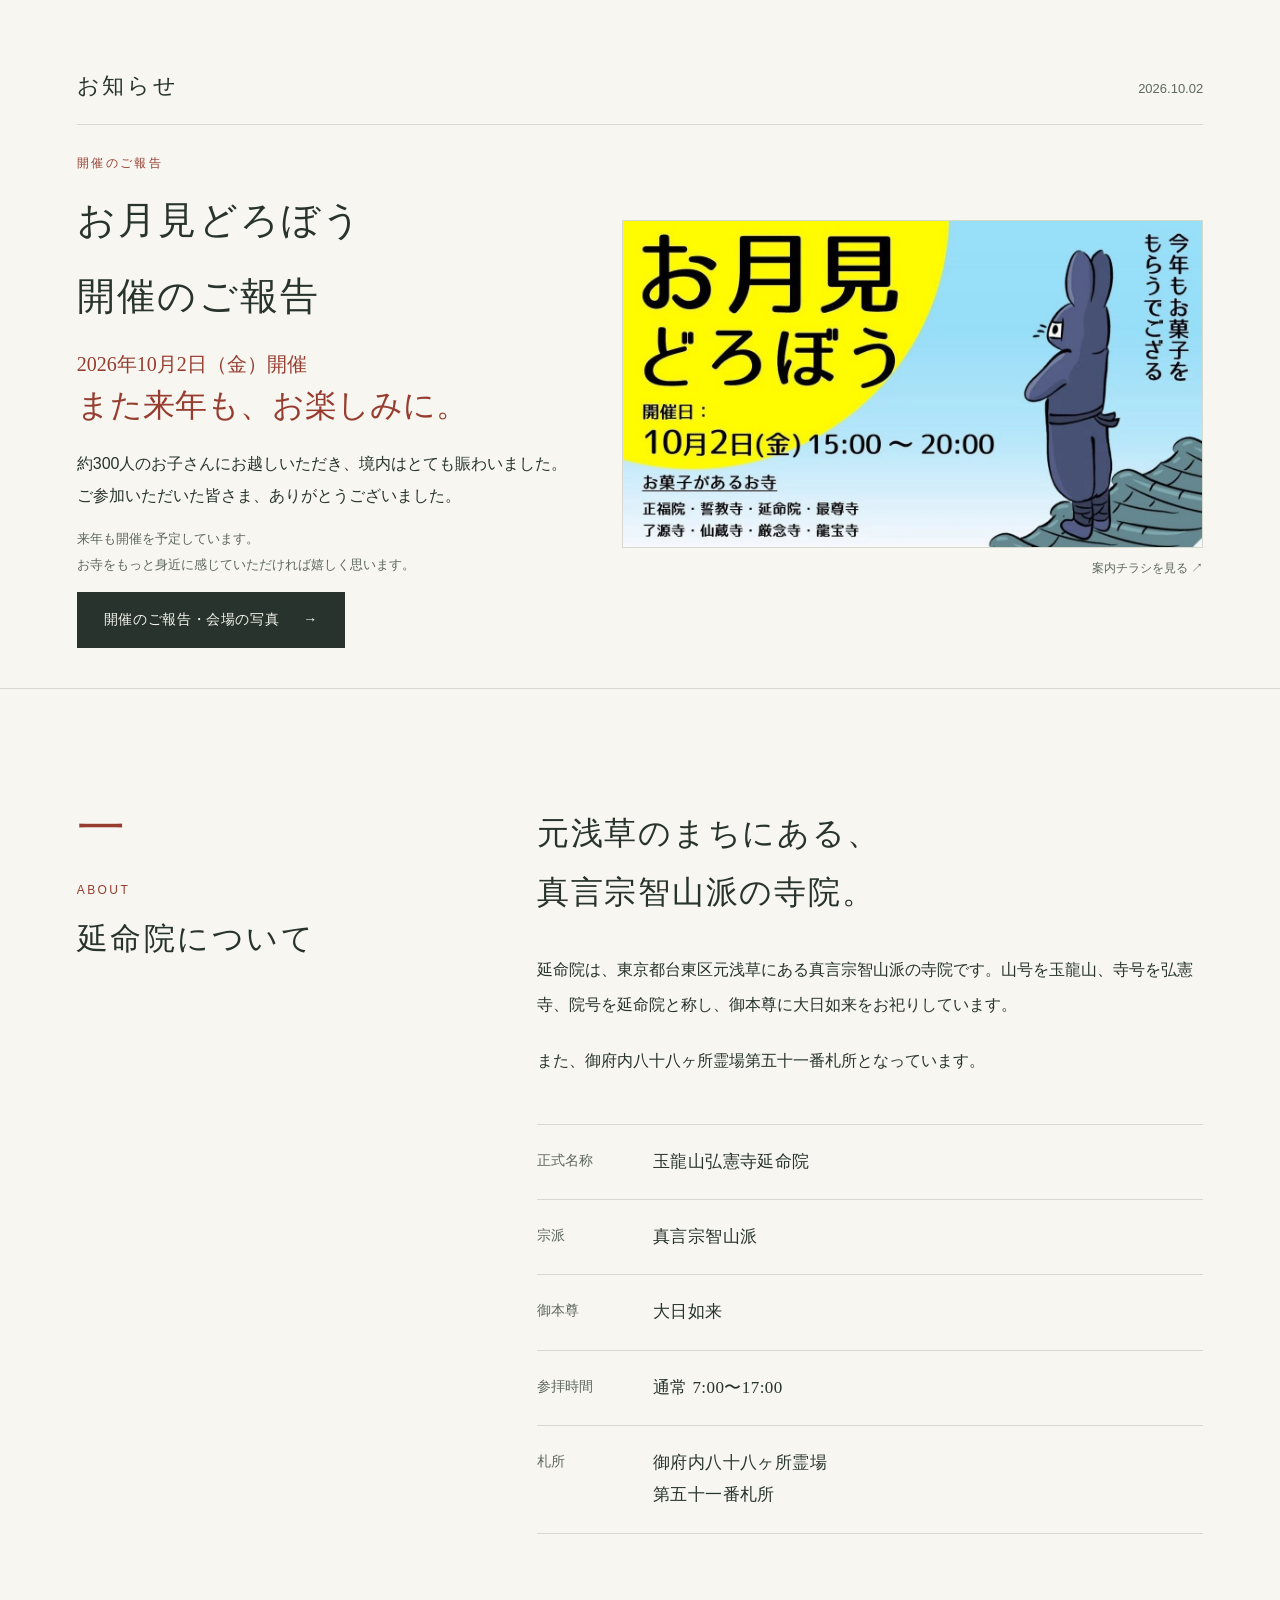
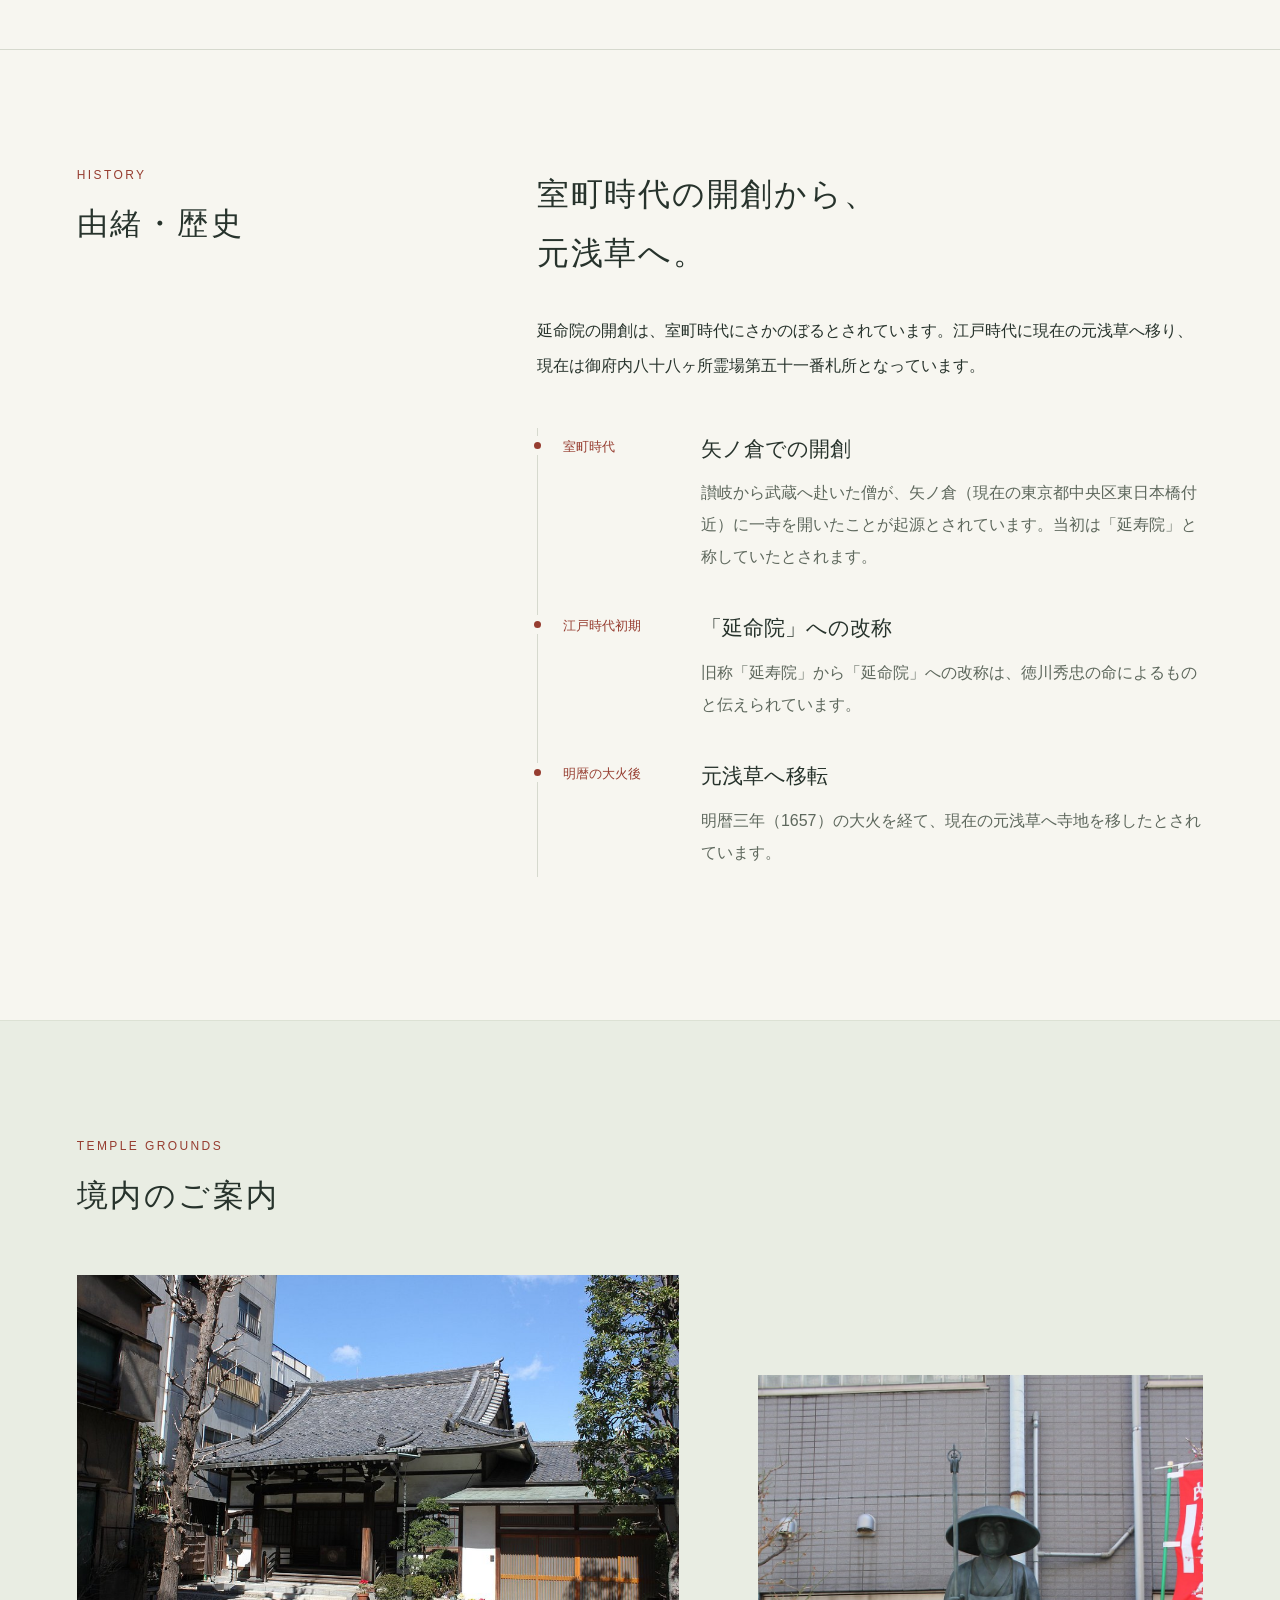
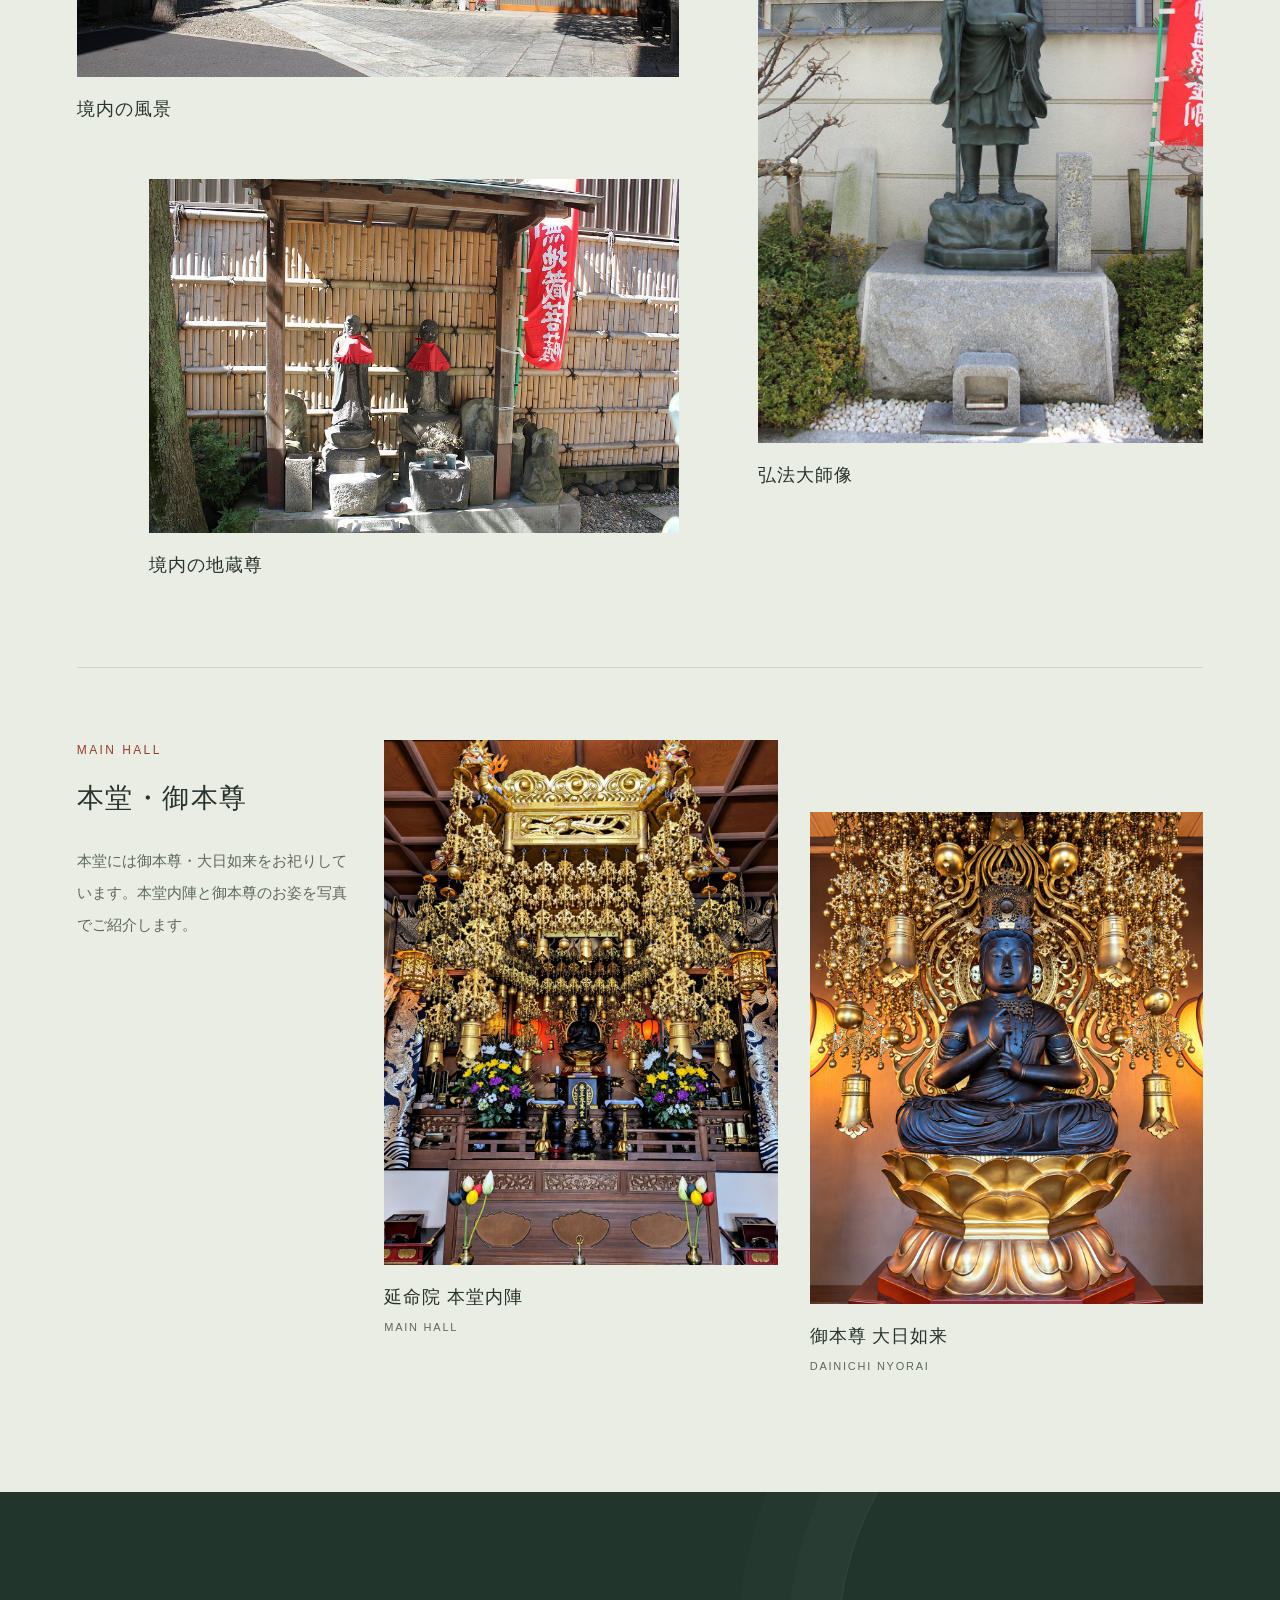
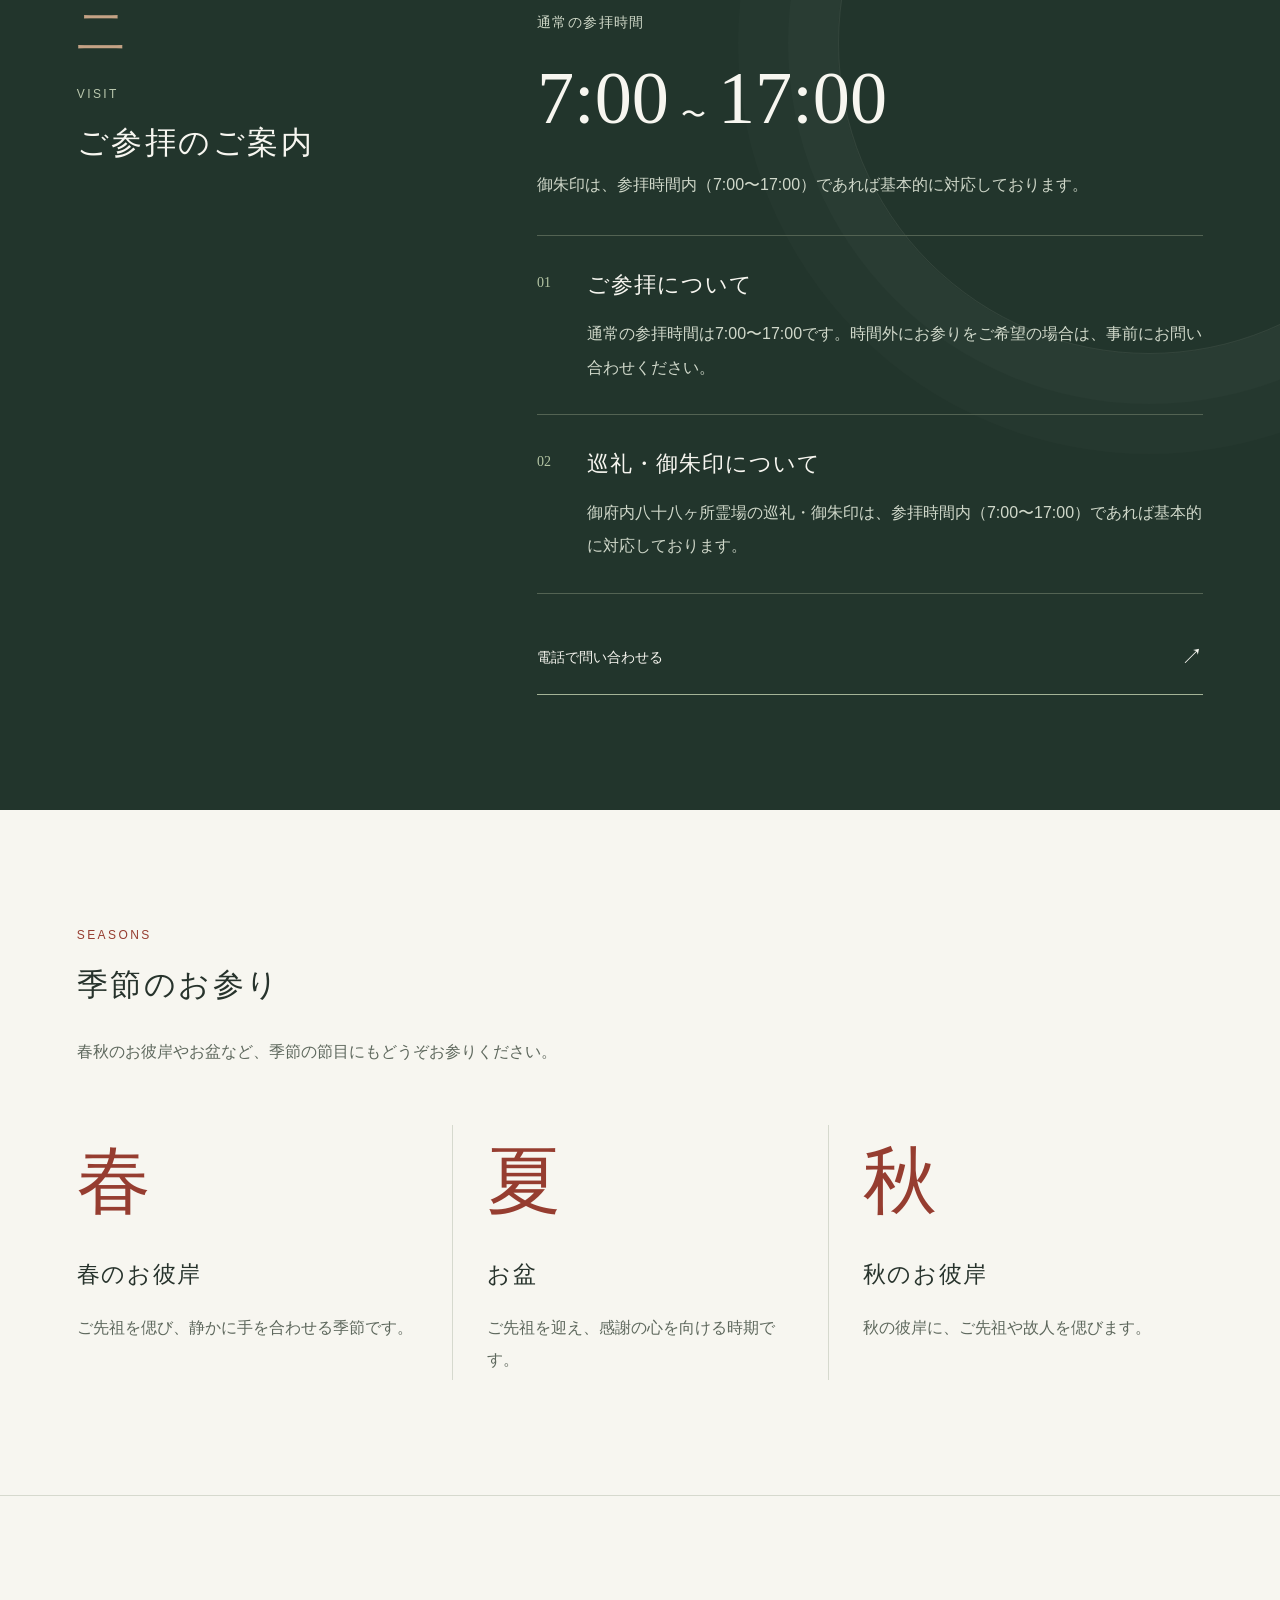
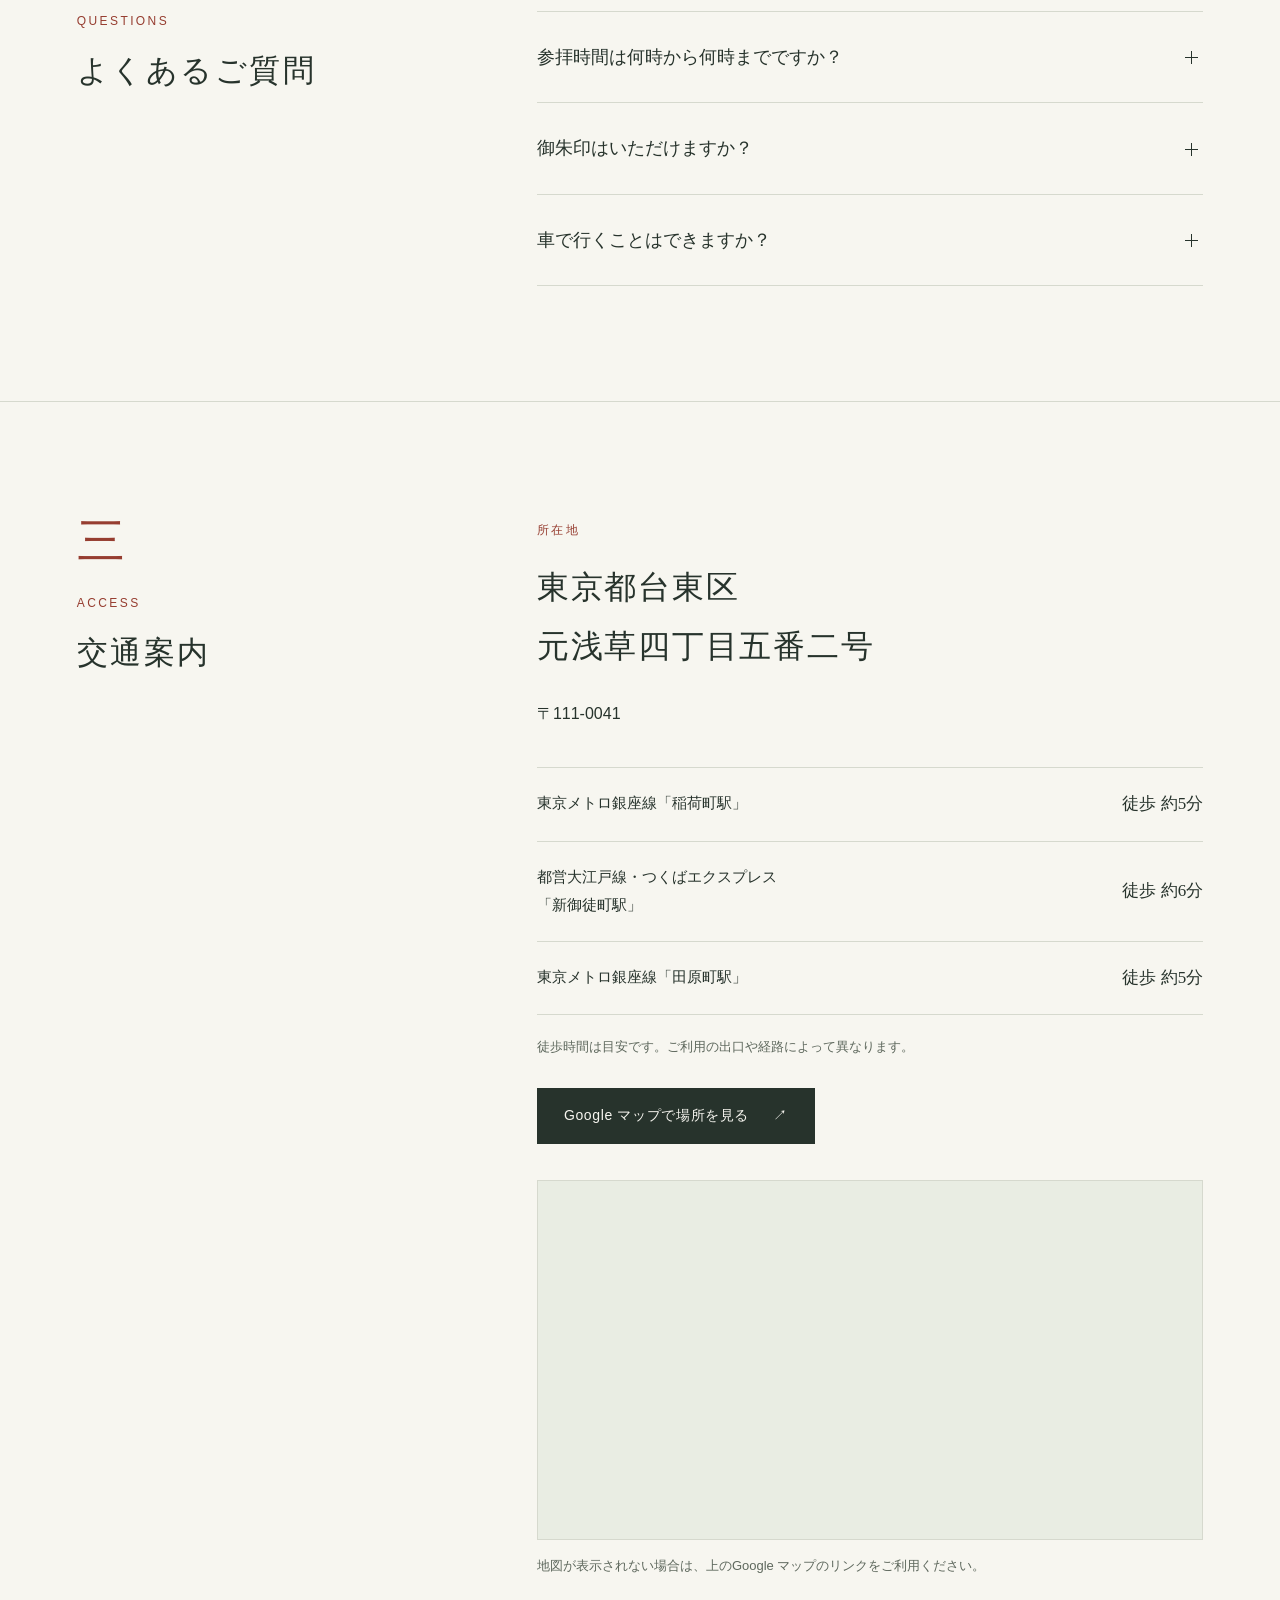
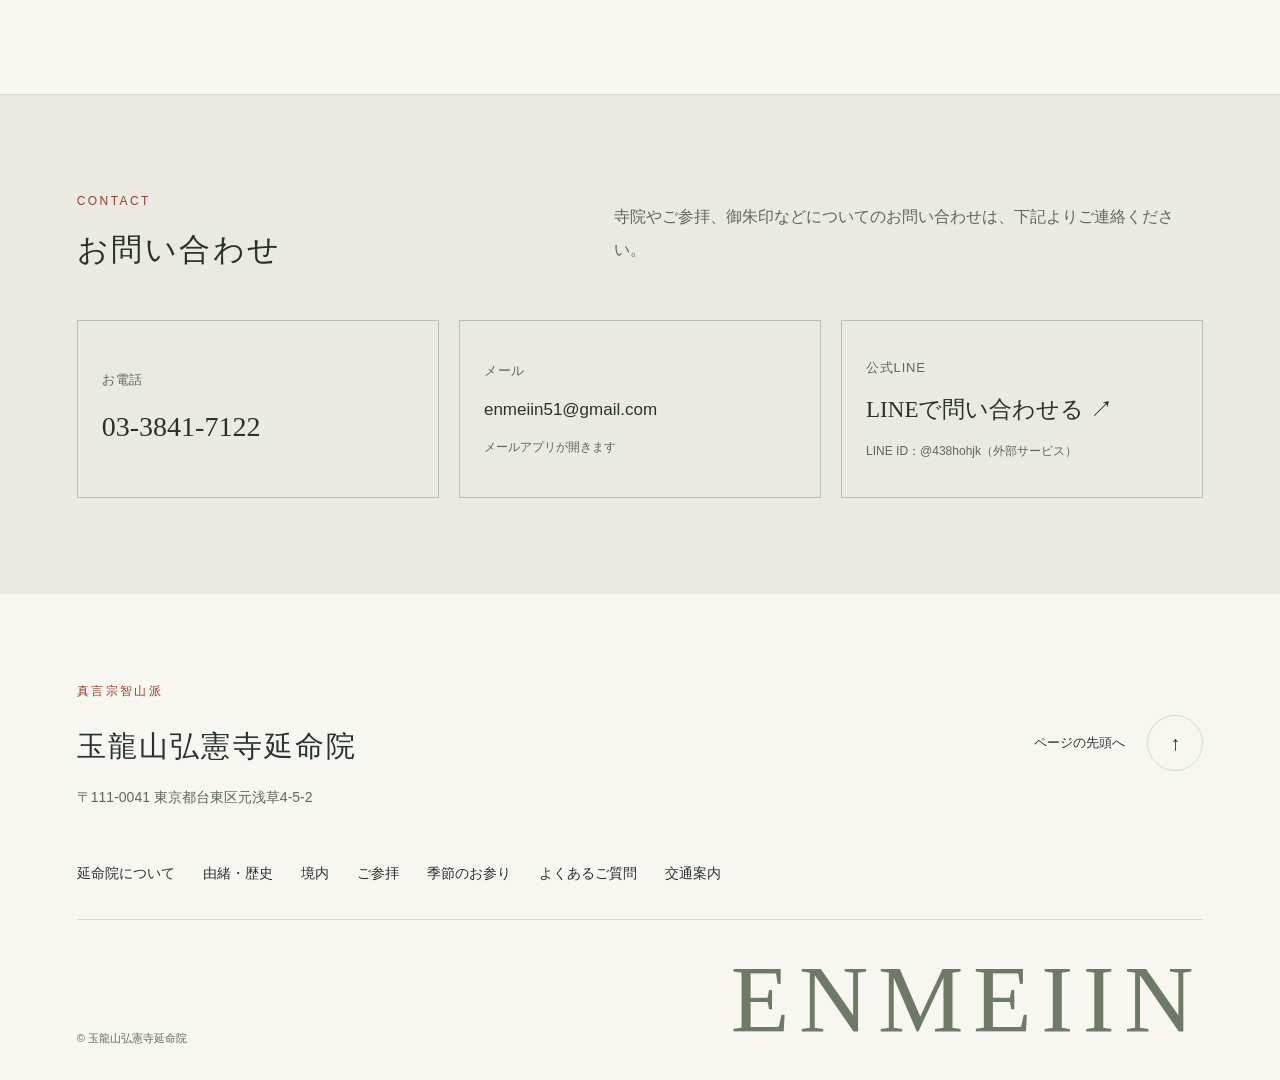
==== commit 72394120: "Remove history reference disclosure from the public page" ====
--- a/index.html
+++ b/index.html
@@ -149,7 +149,6 @@
           <div><dt>江戸時代初期</dt><dd><strong>「延命院」への改称</strong><p>旧称「延寿院」から「延命院」への改称は、徳川秀忠の命によるものと伝えられています。</p></dd></div>
           <div><dt>明暦の大火後</dt><dd><strong>元浅草へ移転</strong><p>明暦三年（1657）の大火を経て、現在の元浅草へ寺地を移したとされています。</p></dd></div>
         </dl>
-        <details class="history-sources"><summary>由緒の参考資料について</summary><p>開創の経緯や改称に関する記述には伝承を含みます。創建年については資料によって記述が異なるため、本ページでは「室町時代」と表記しています。</p><p>参照：<a href="https://ja.wikipedia.org/wiki/延命院_(台東区)" target="_blank" rel="noopener noreferrer">「延命院（台東区）」</a>、<a href="https://ameblo.jp/composure3956/entry-12393845345.html" target="_blank" rel="noopener noreferrer">御府内八十八箇所霊場 第五十一番札所 参拝記録</a>。</p></details>
       </div>
     </section>
 
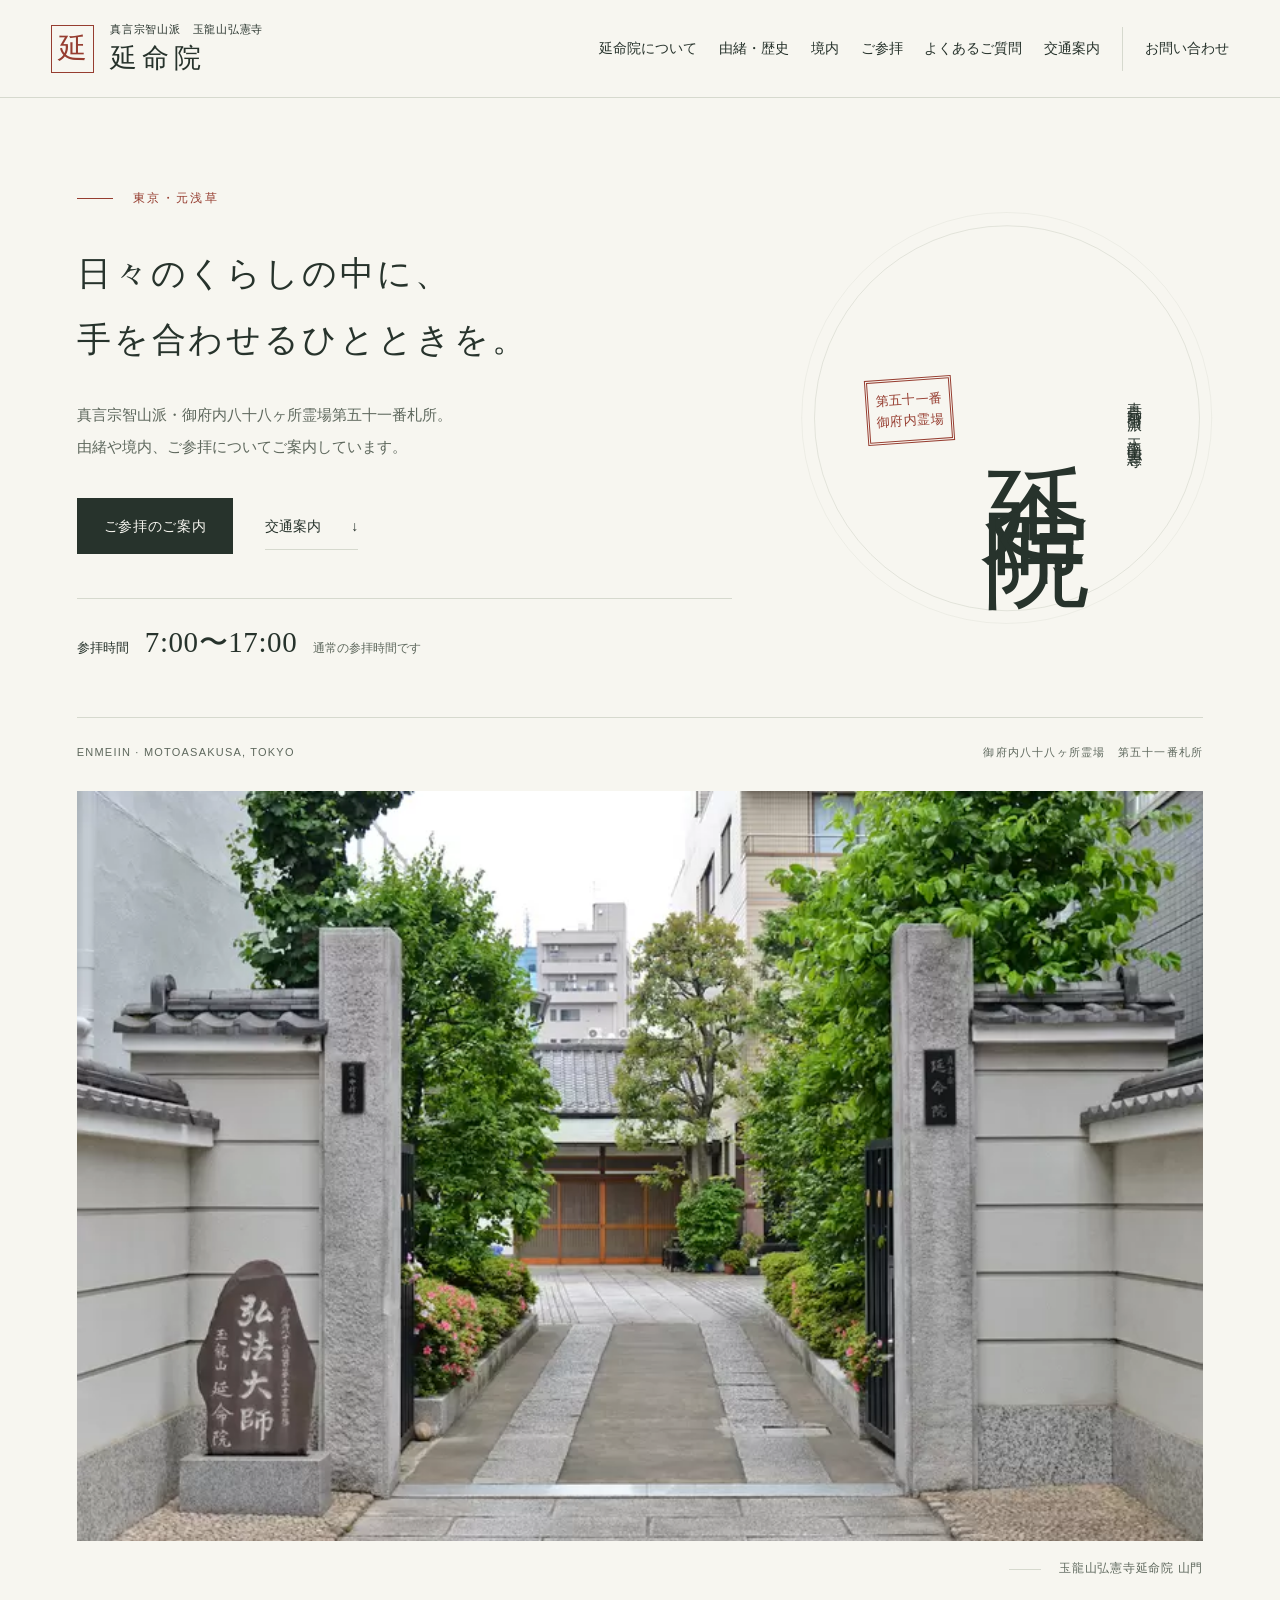
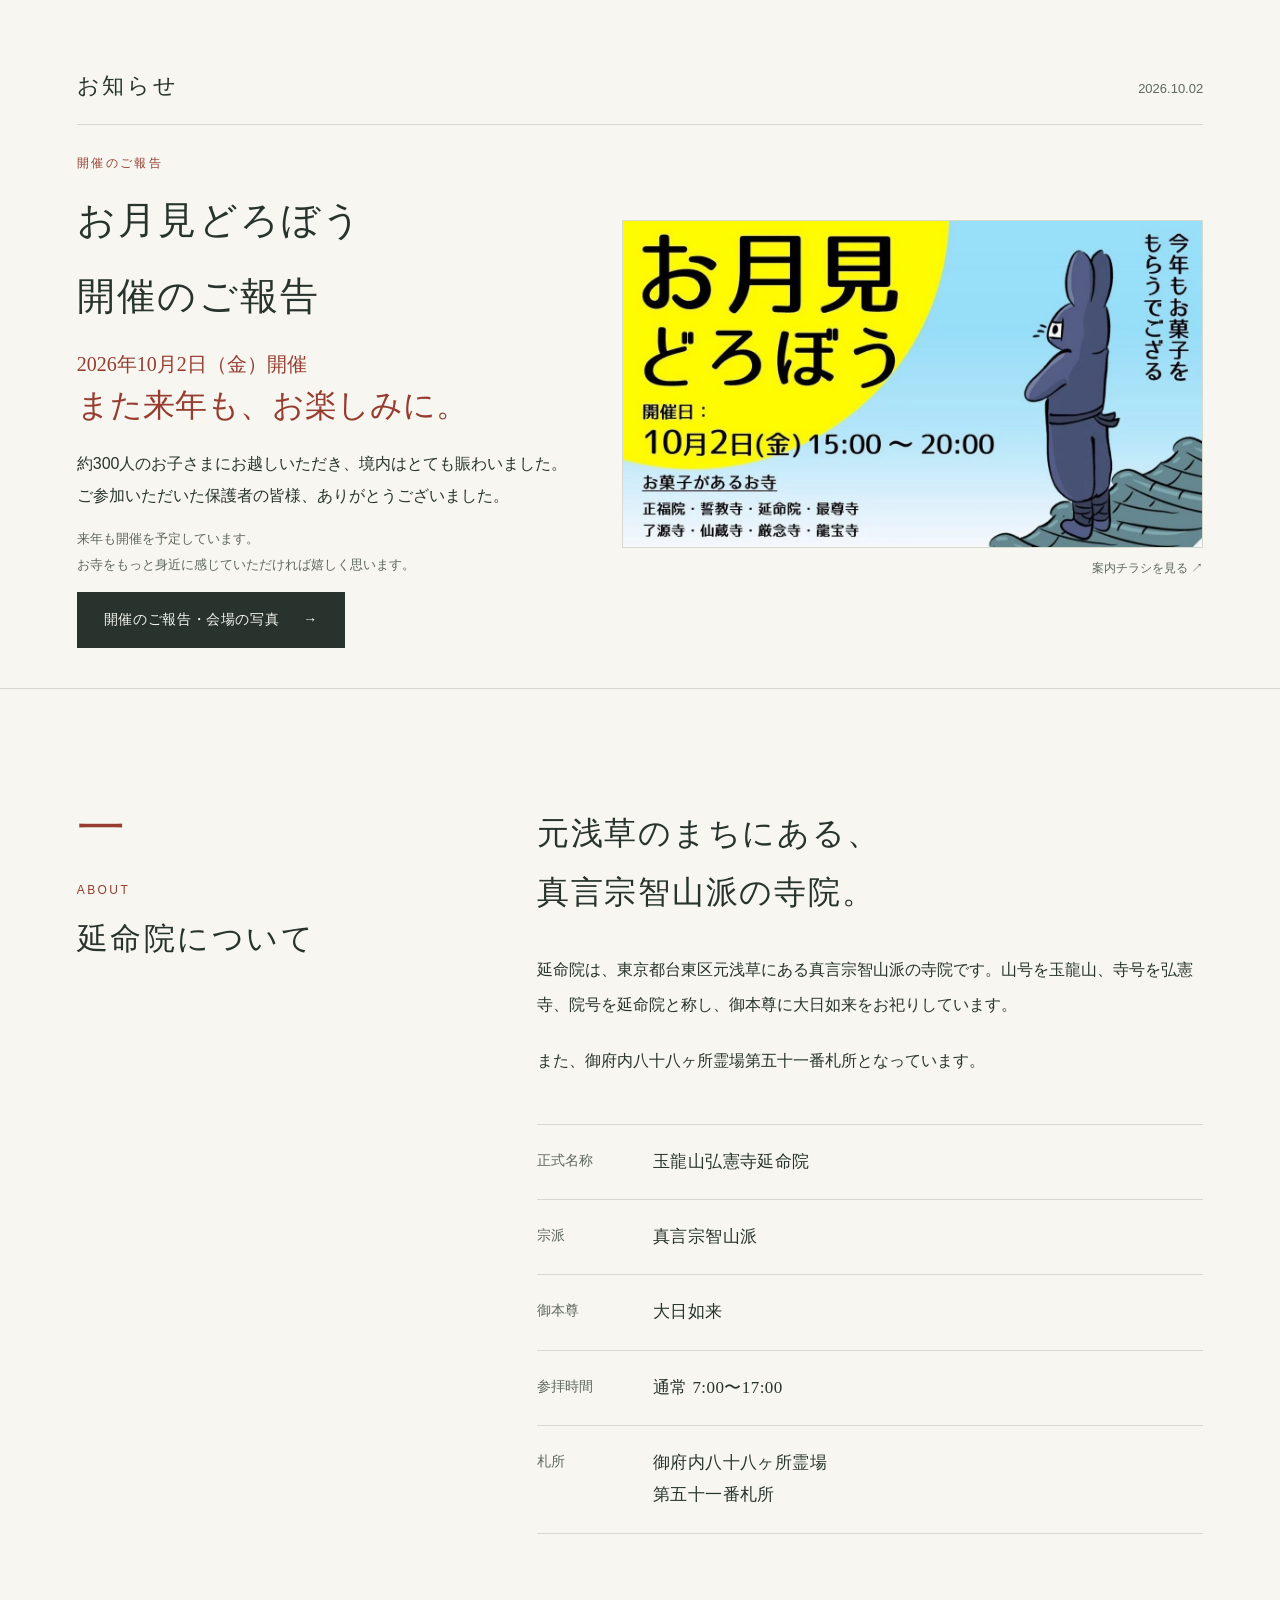
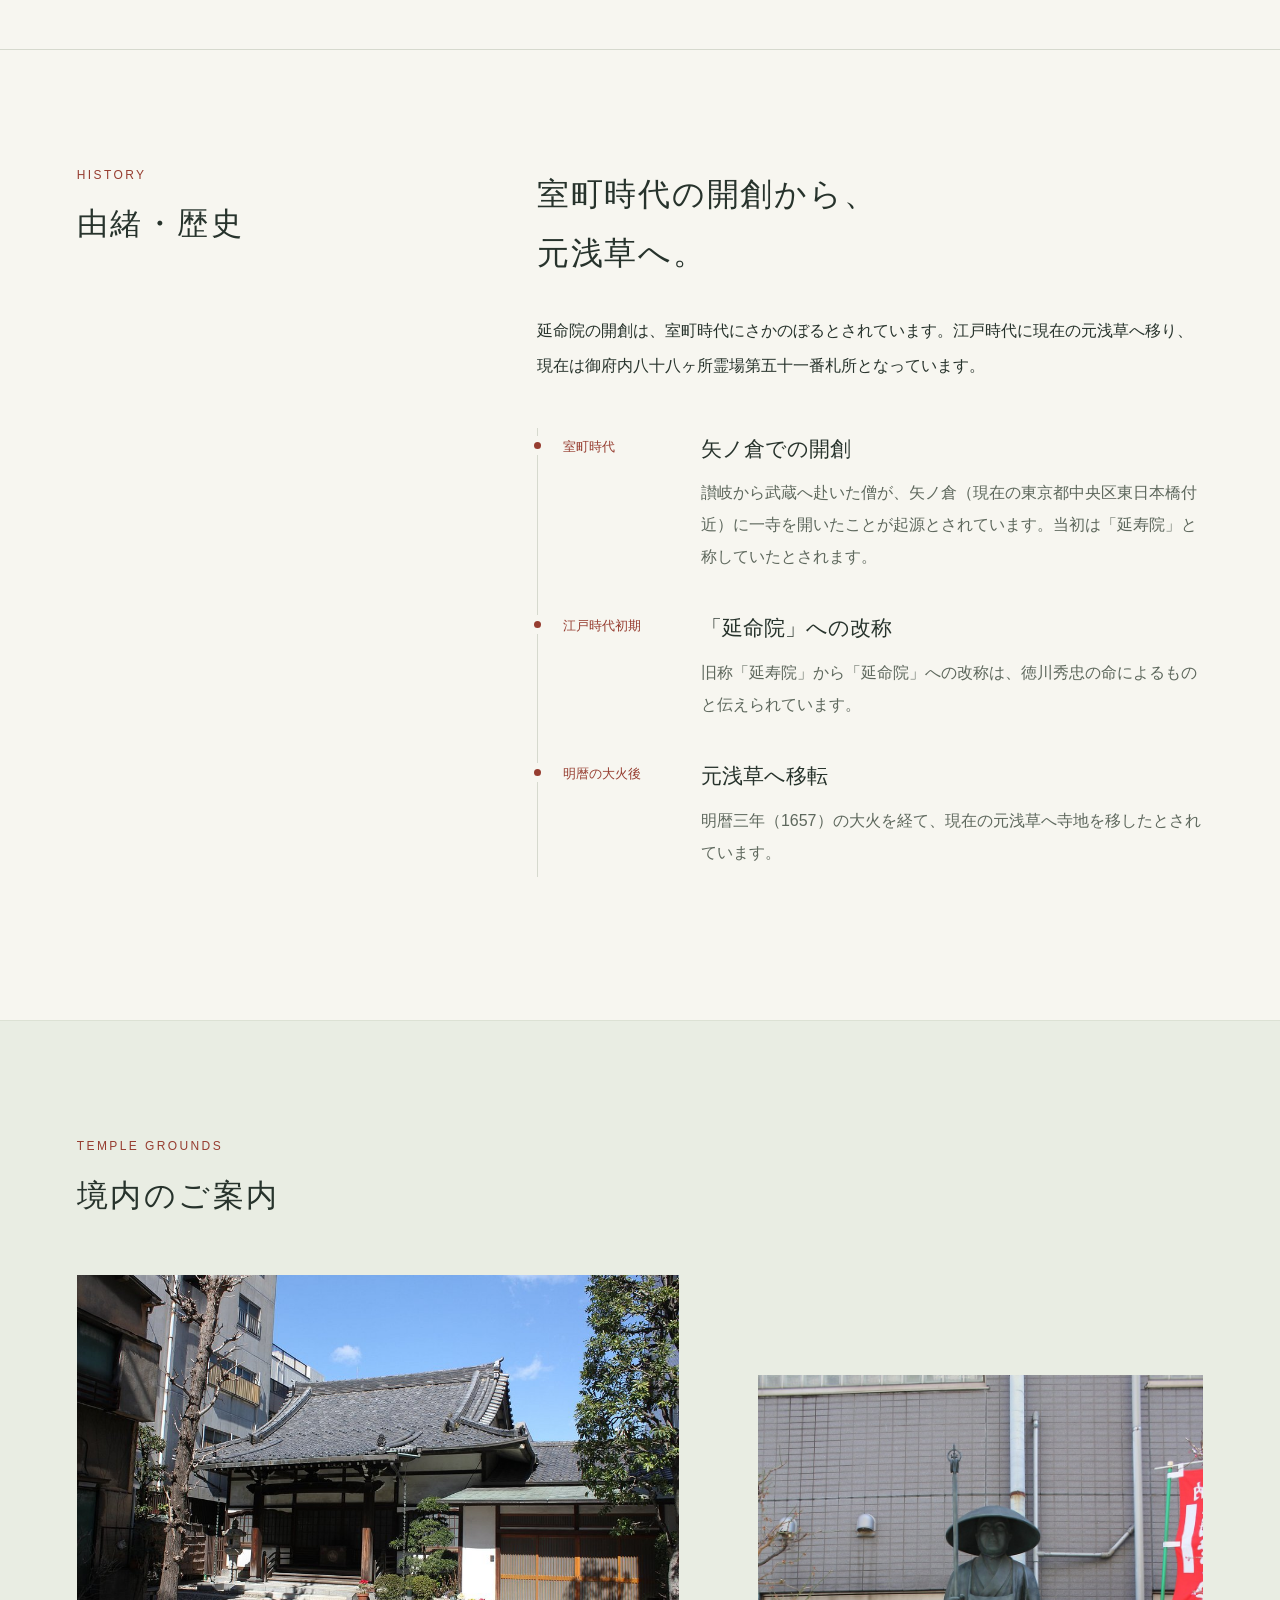
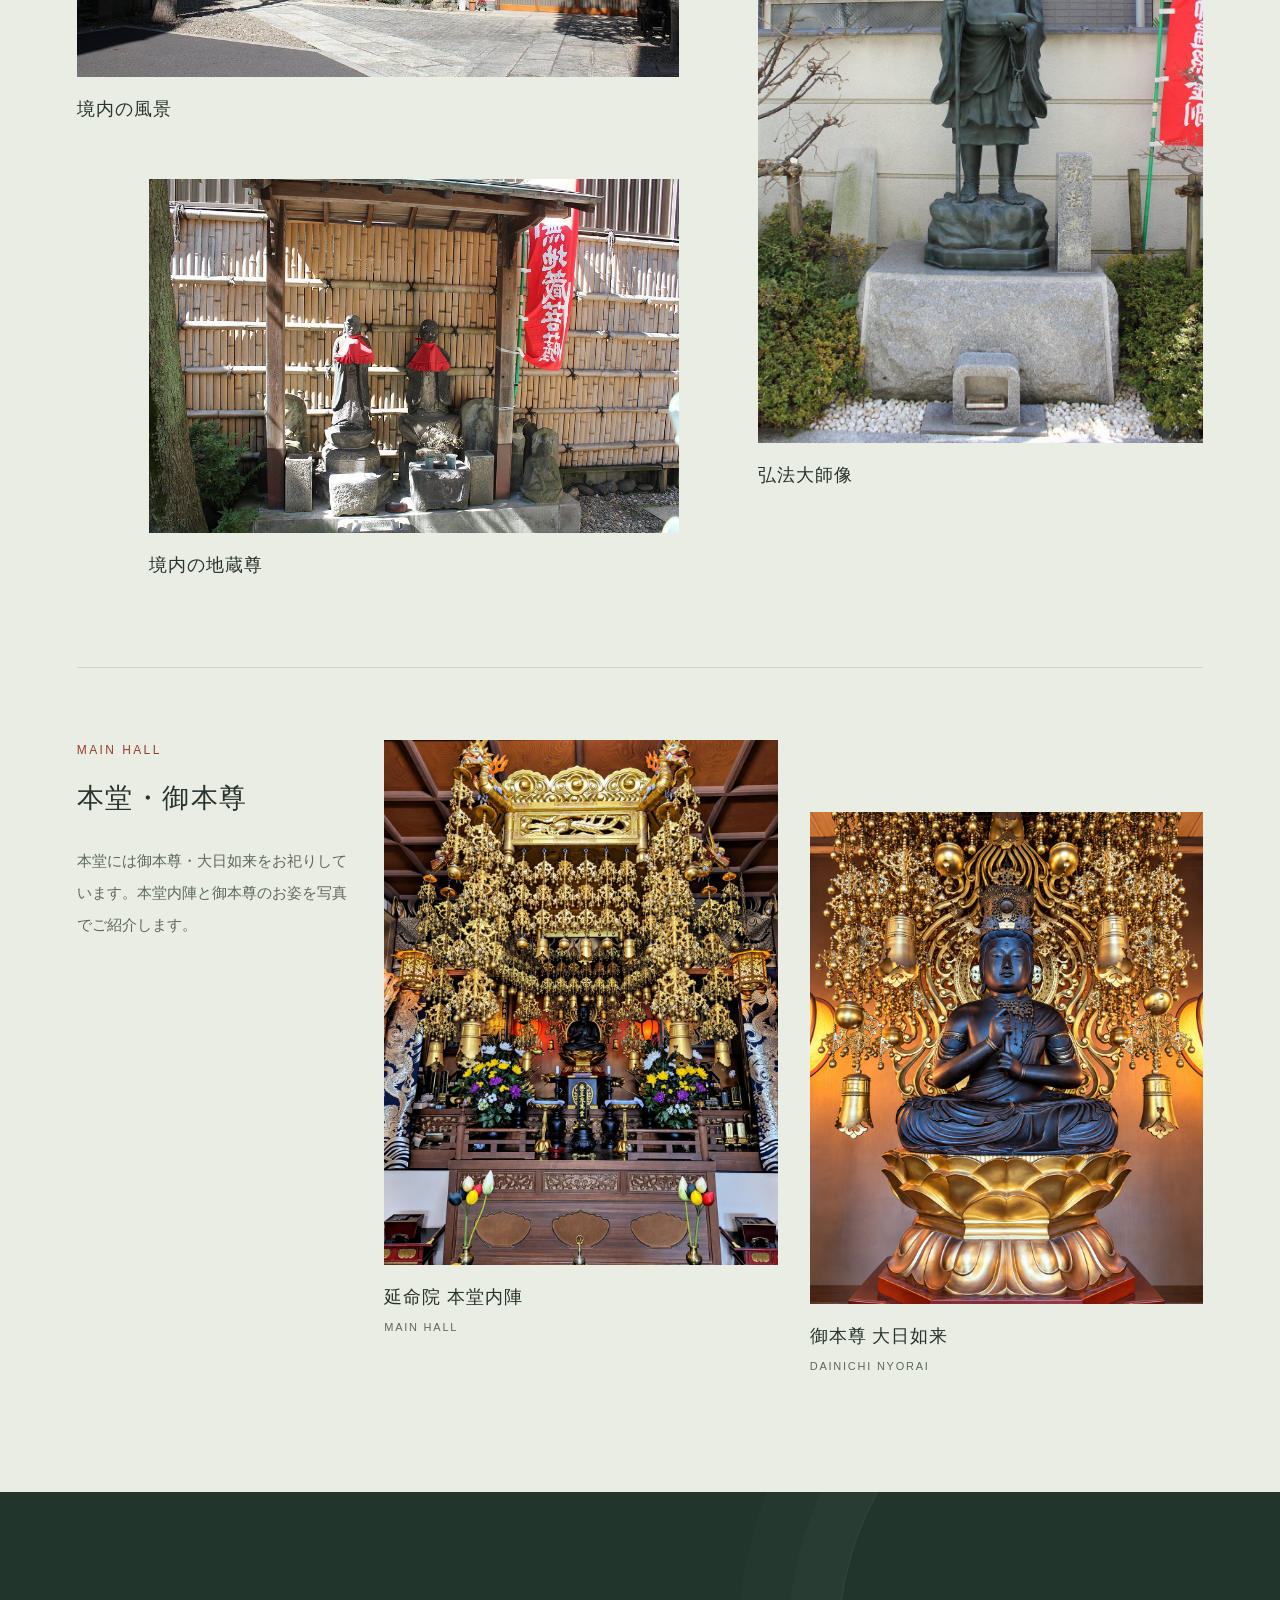
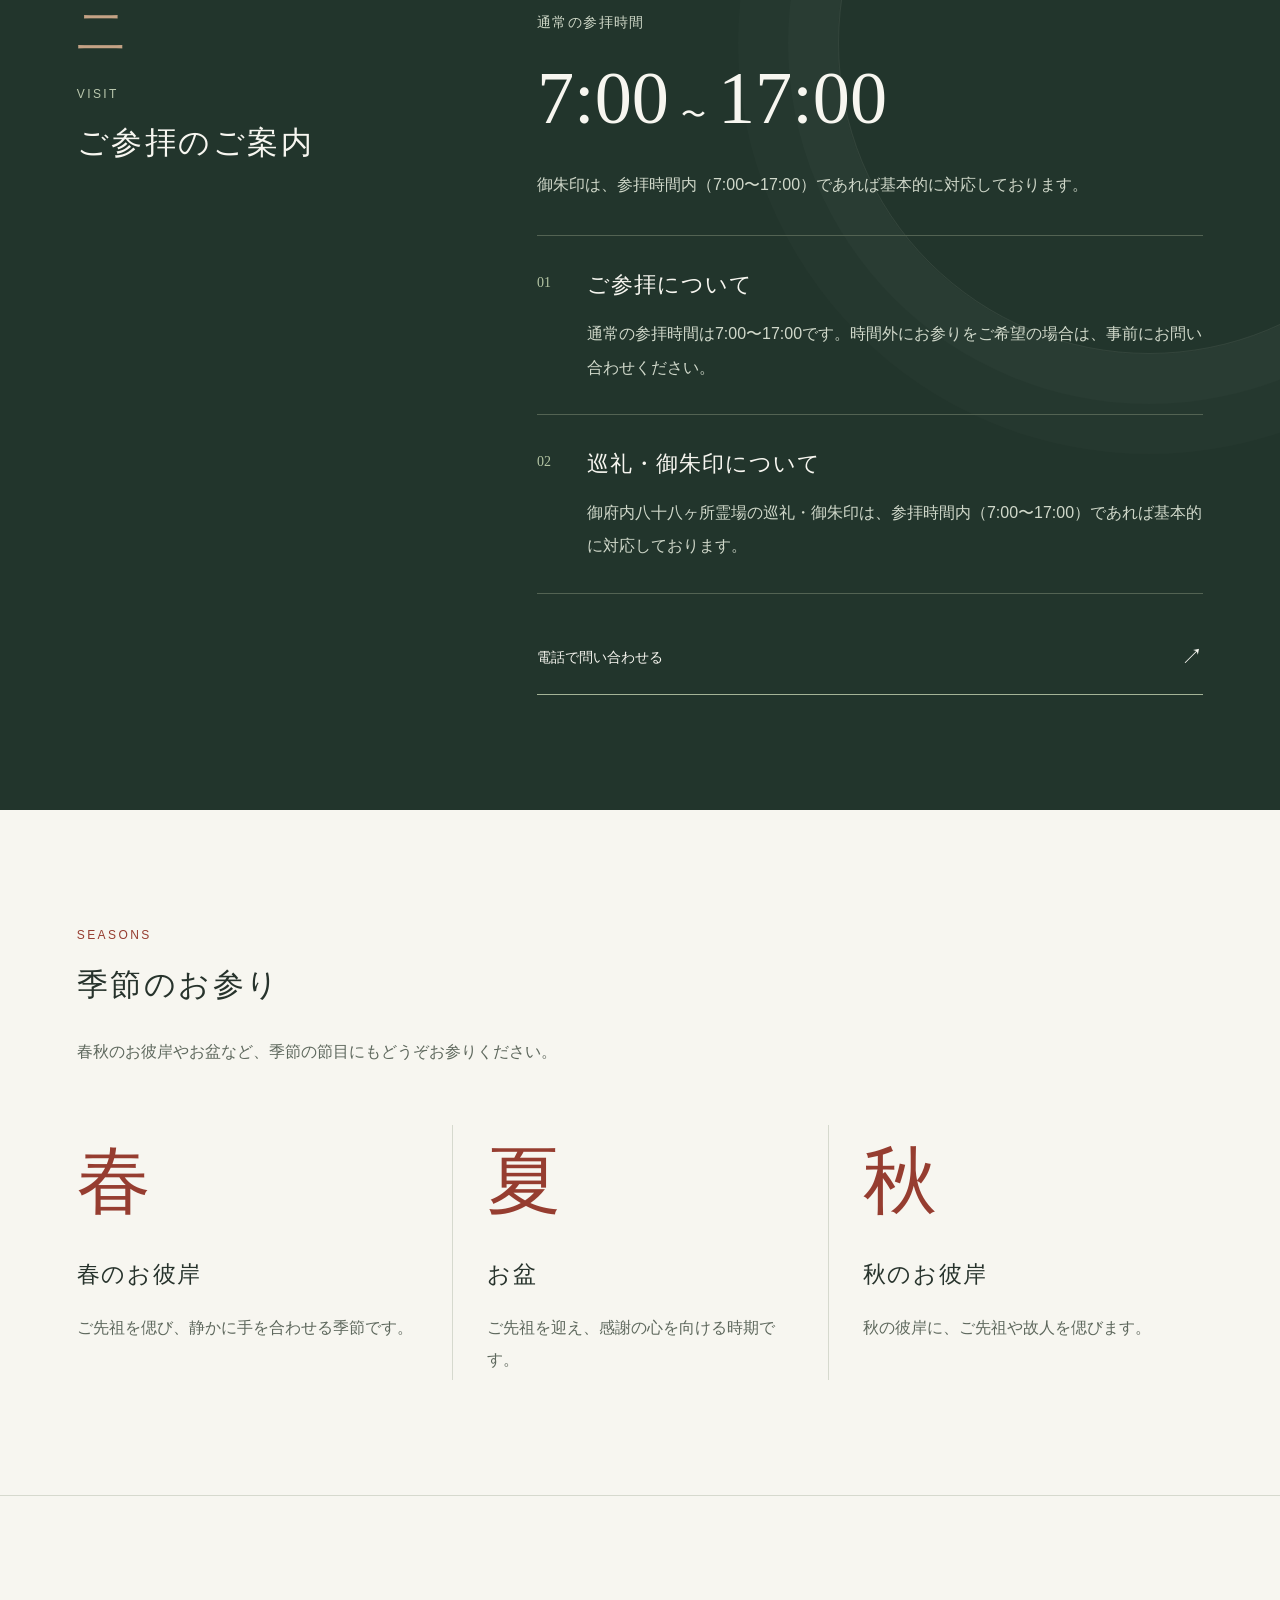
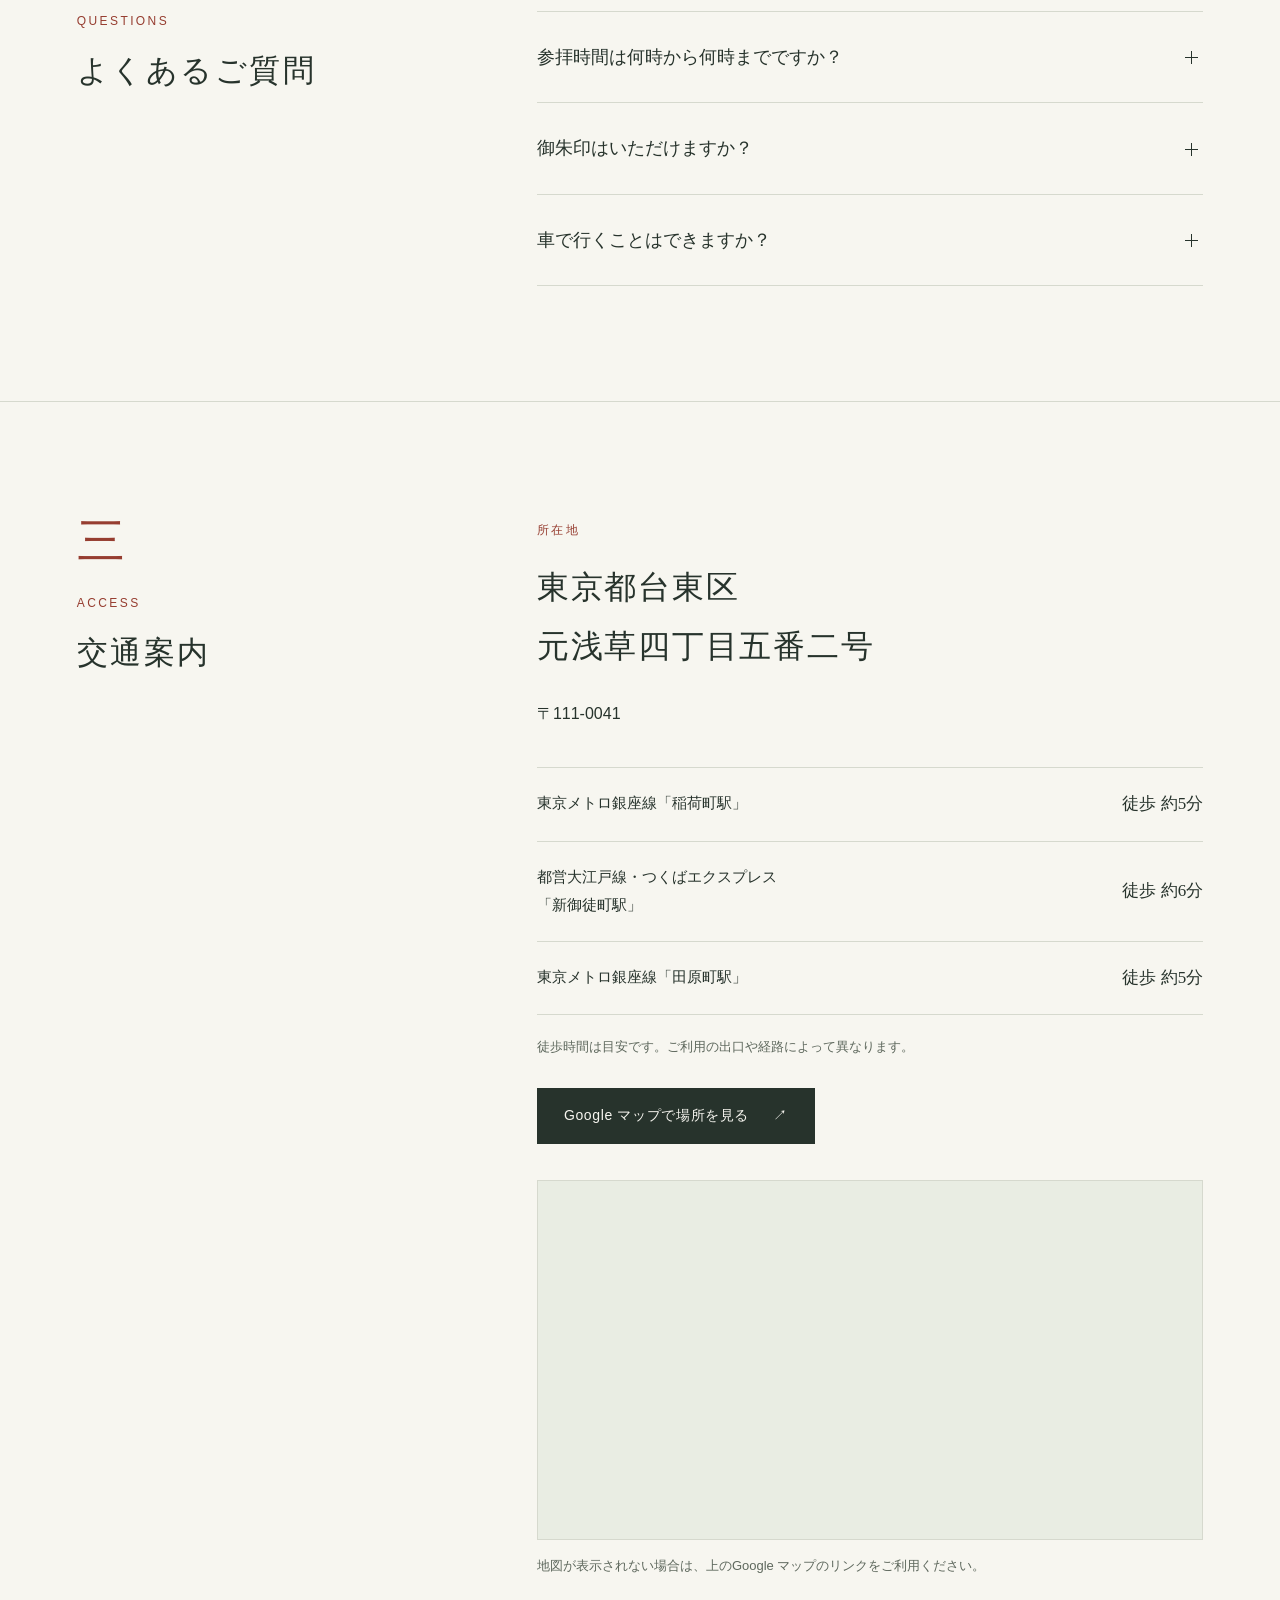
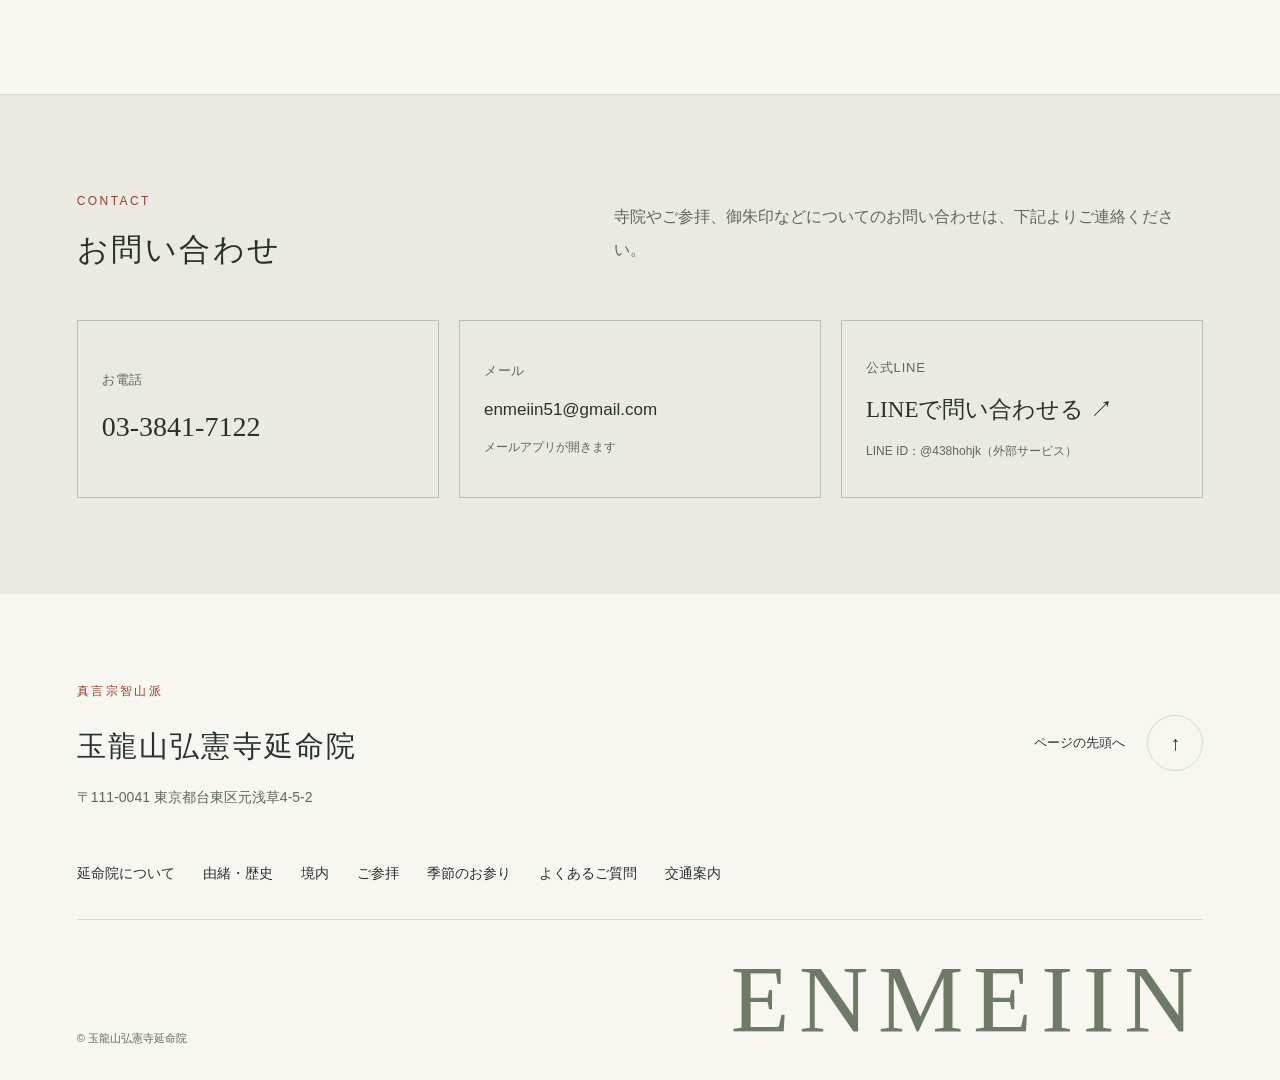
==== commit 1125c28b: "Adjust wording for children and guardians in the event report" ====
--- a/index.html
+++ b/index.html
@@ -115,7 +115,7 @@
           <p class="eyebrow">開催のご報告</p>
           <h3 id="moon-title">お月見どろぼう<br>開催のご報告</h3>
           <p class="news-date">2026年10月2日（金）開催<br><strong>また来年も、お楽しみに。</strong></p>
-          <p>約300人のお子さんにお越しいただき、境内はとても賑わいました。<br>ご参加いただいた皆さま、ありがとうございました。</p>
+          <p>約300人のお子さまにお越しいただき、境内はとても賑わいました。<br>ご参加いただいた保護者の皆様、ありがとうございました。</p>
           <p class="news-note">来年も開催を予定しています。<br>お寺をもっと身近に感じていただければ嬉しく思います。</p>
           <a class="button" href="./news/20261002-otsukimi.html">開催のご報告・会場の写真 <span aria-hidden="true">→</span></a>
         </div>
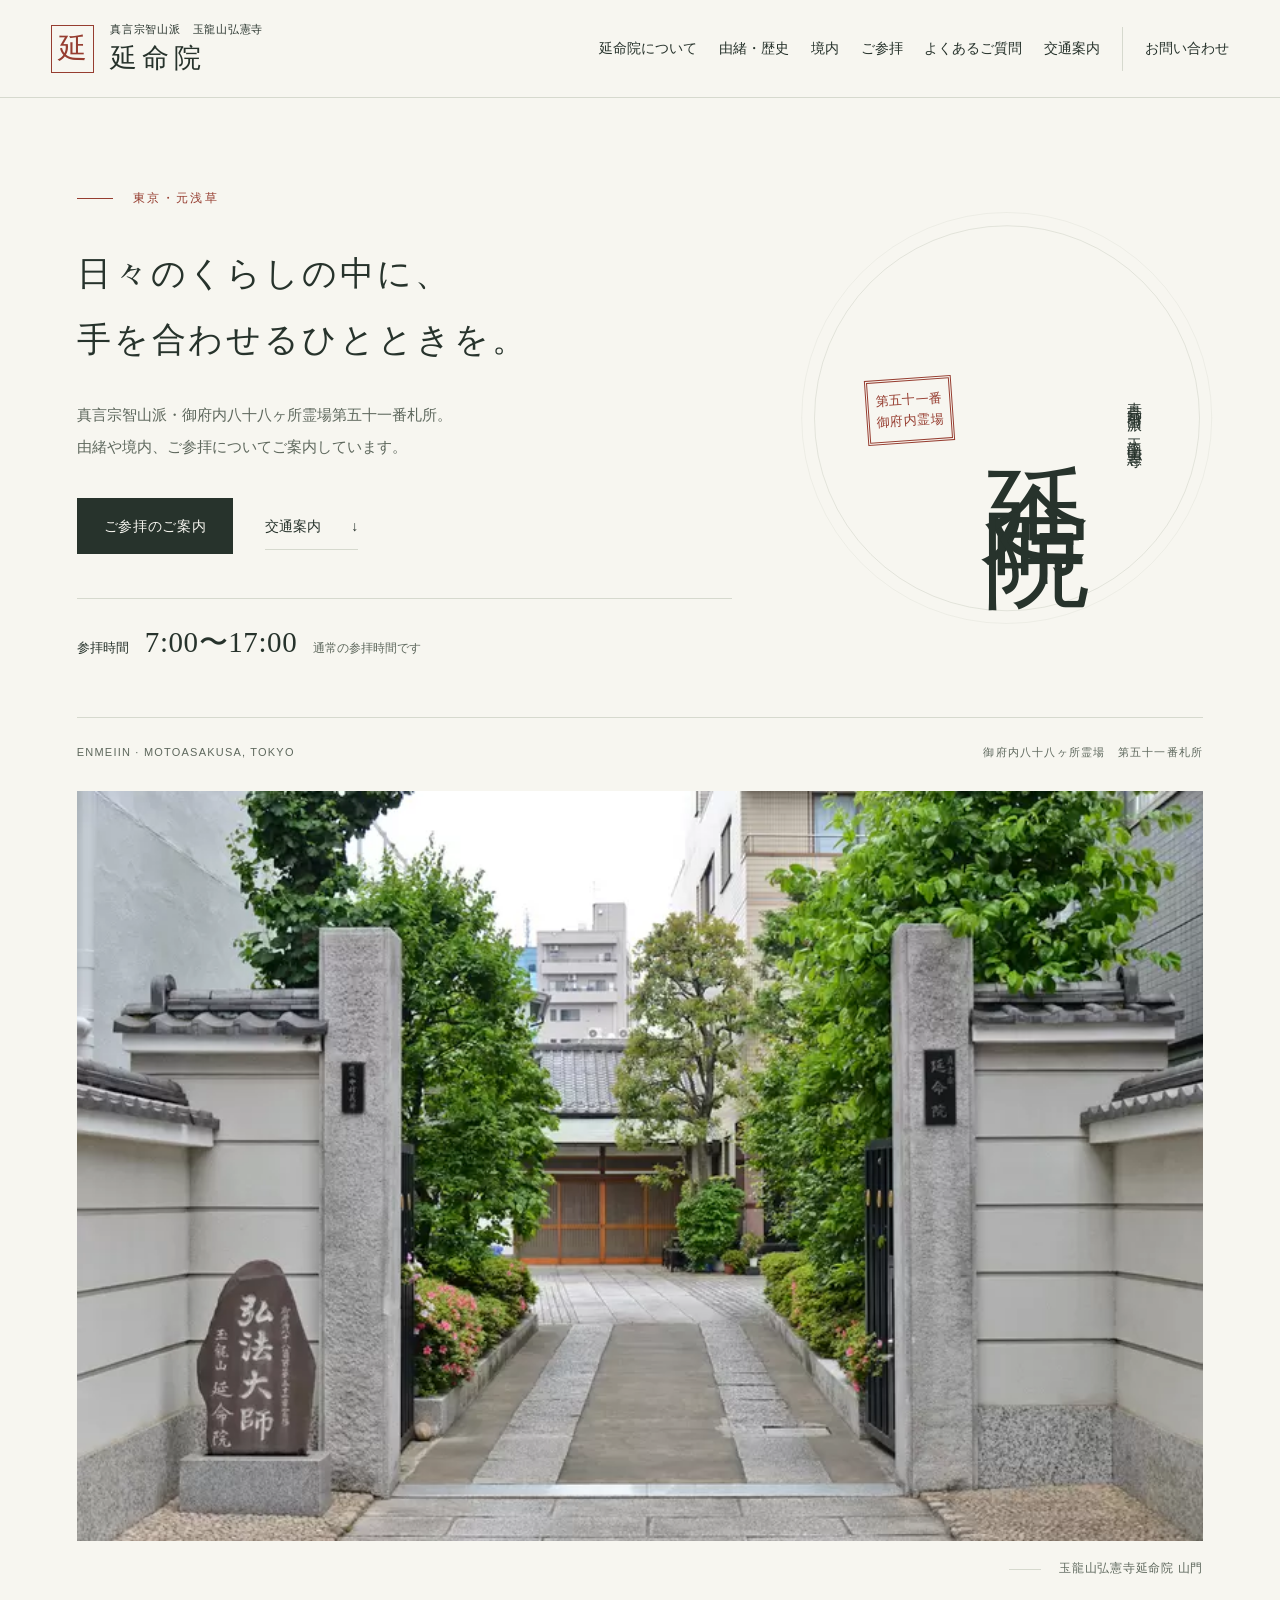
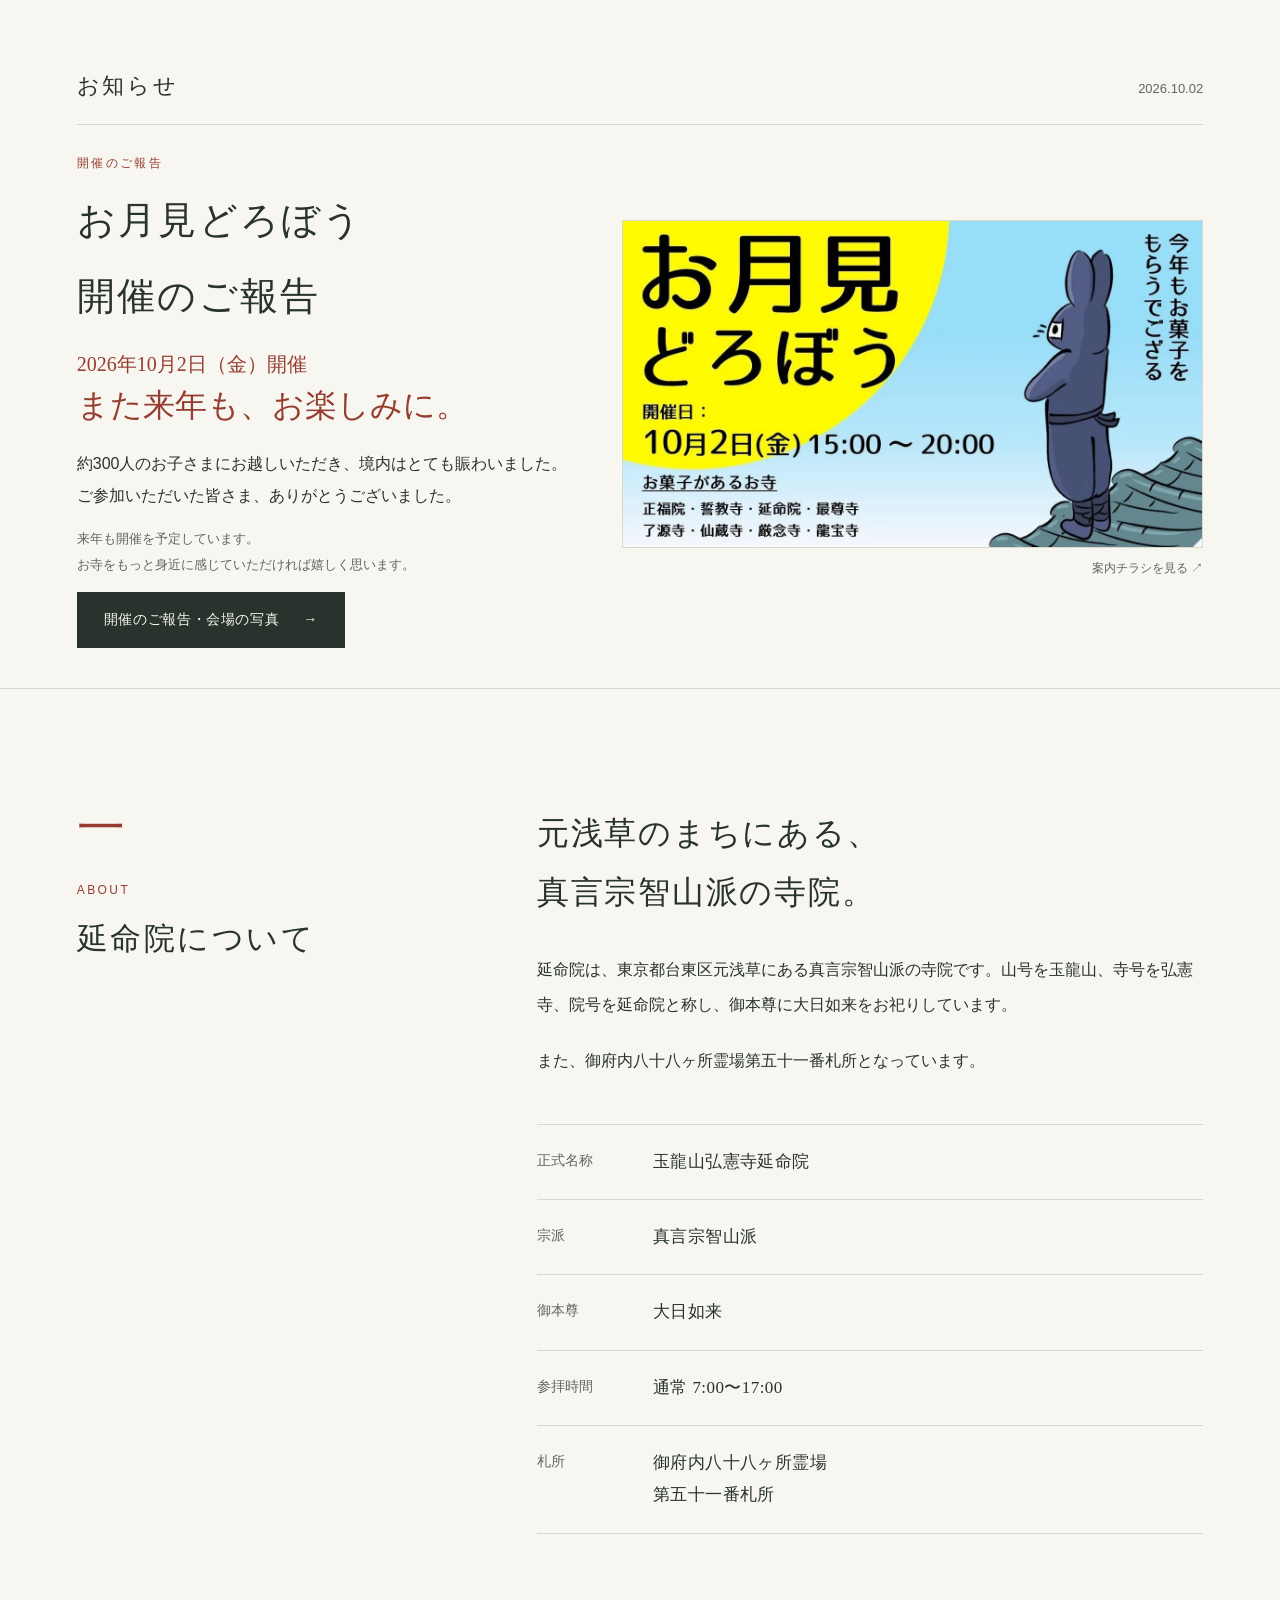
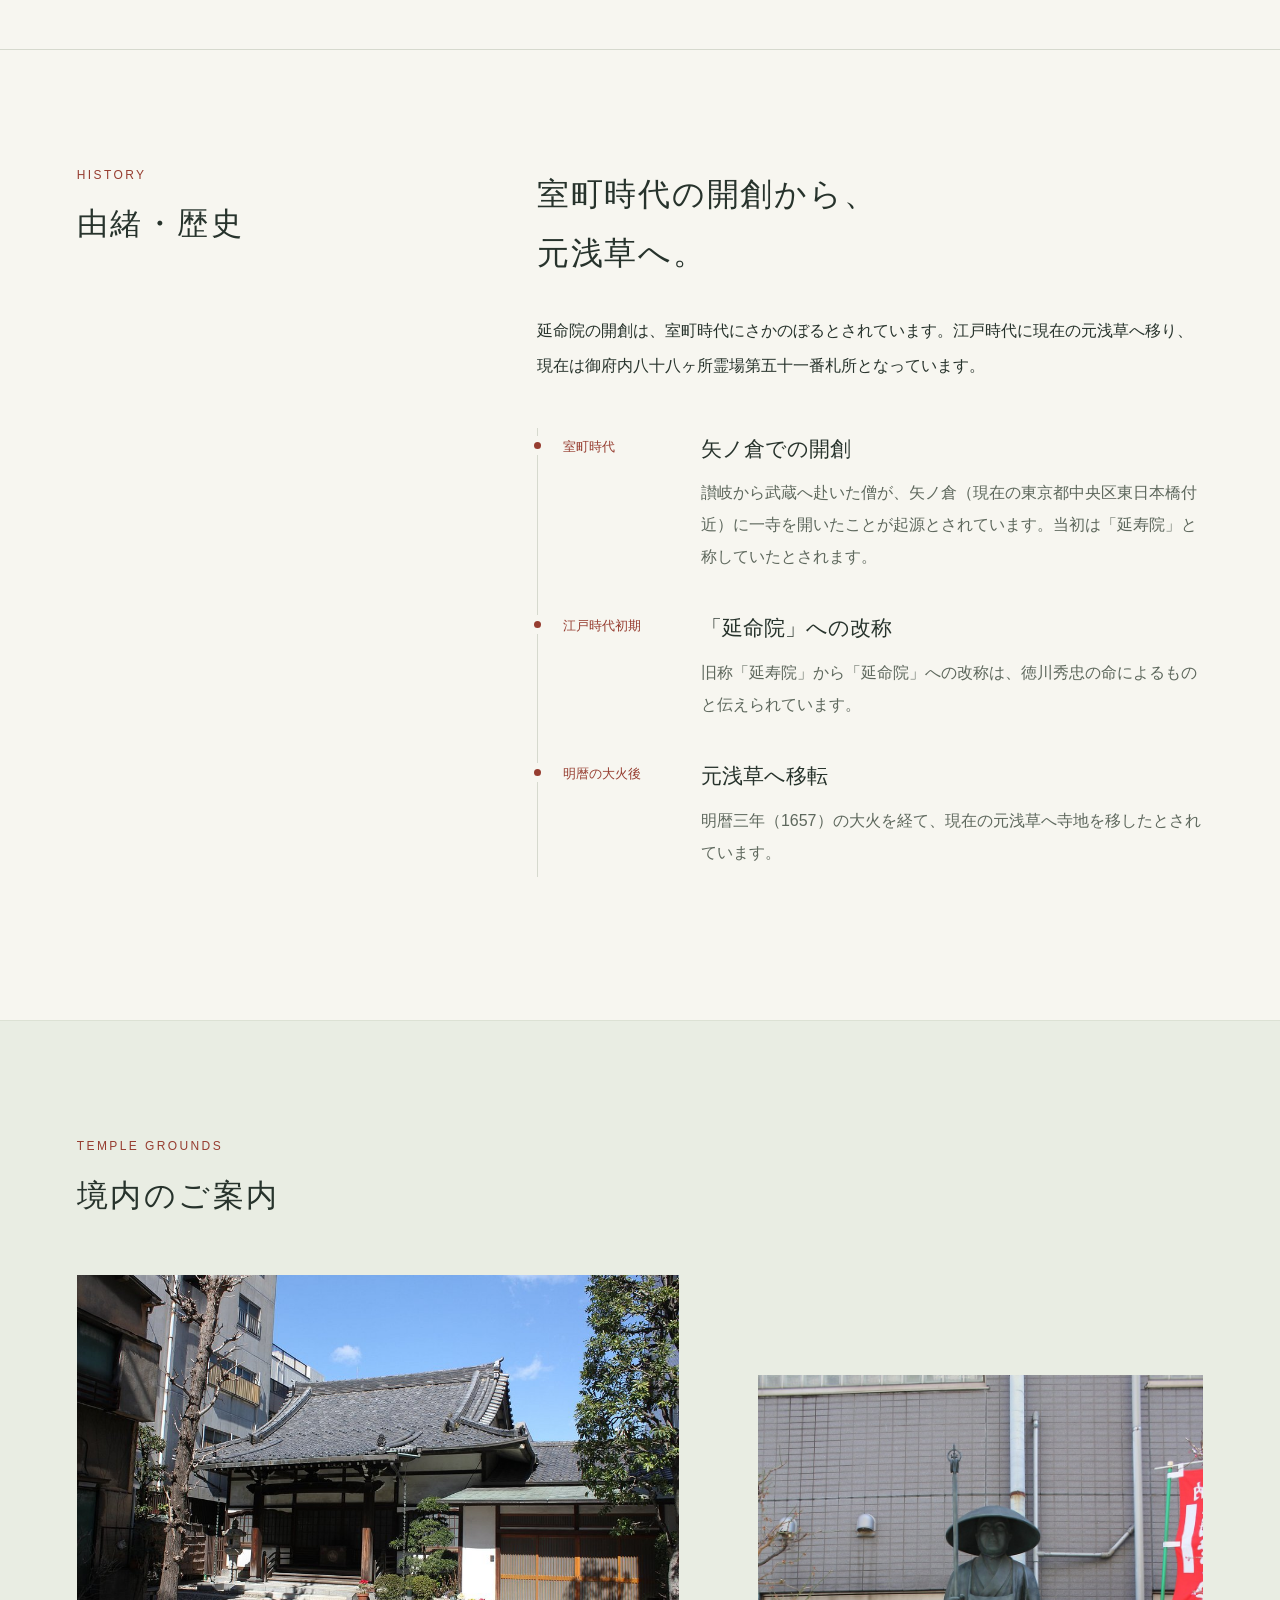
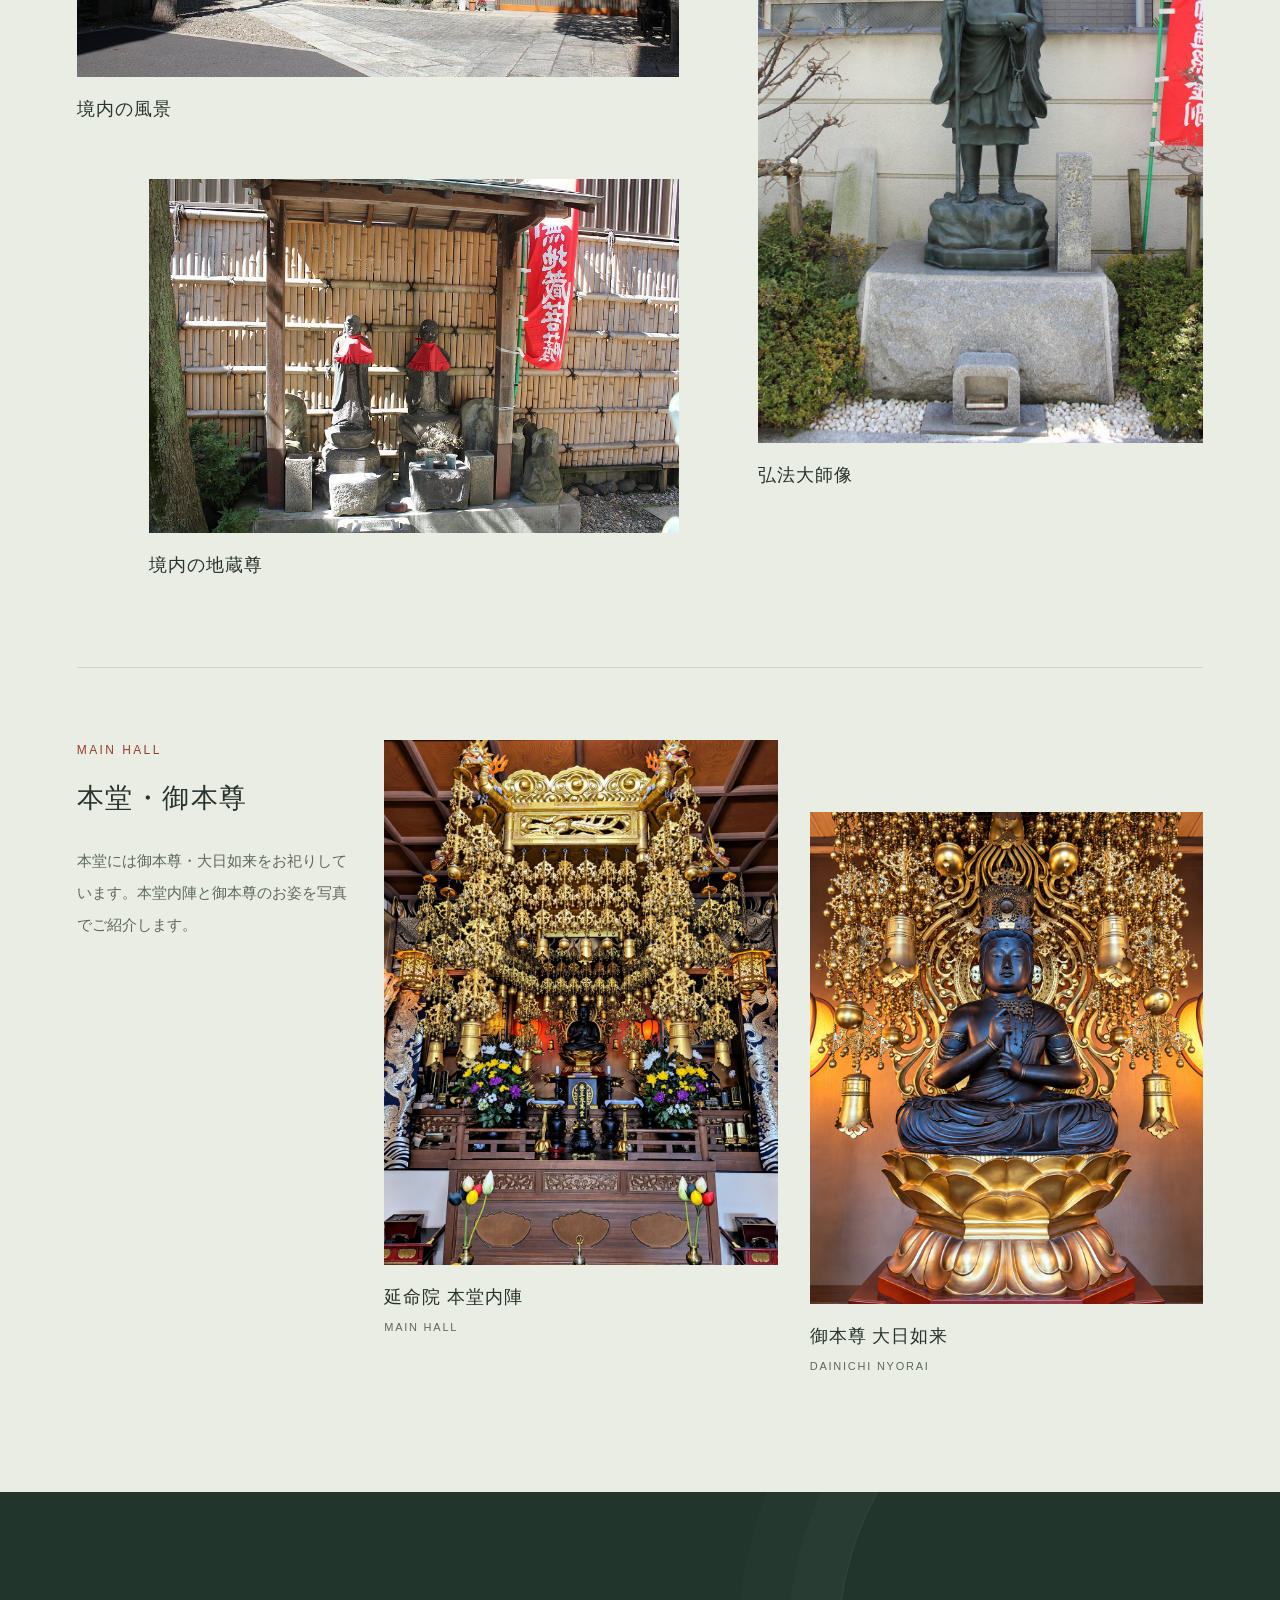
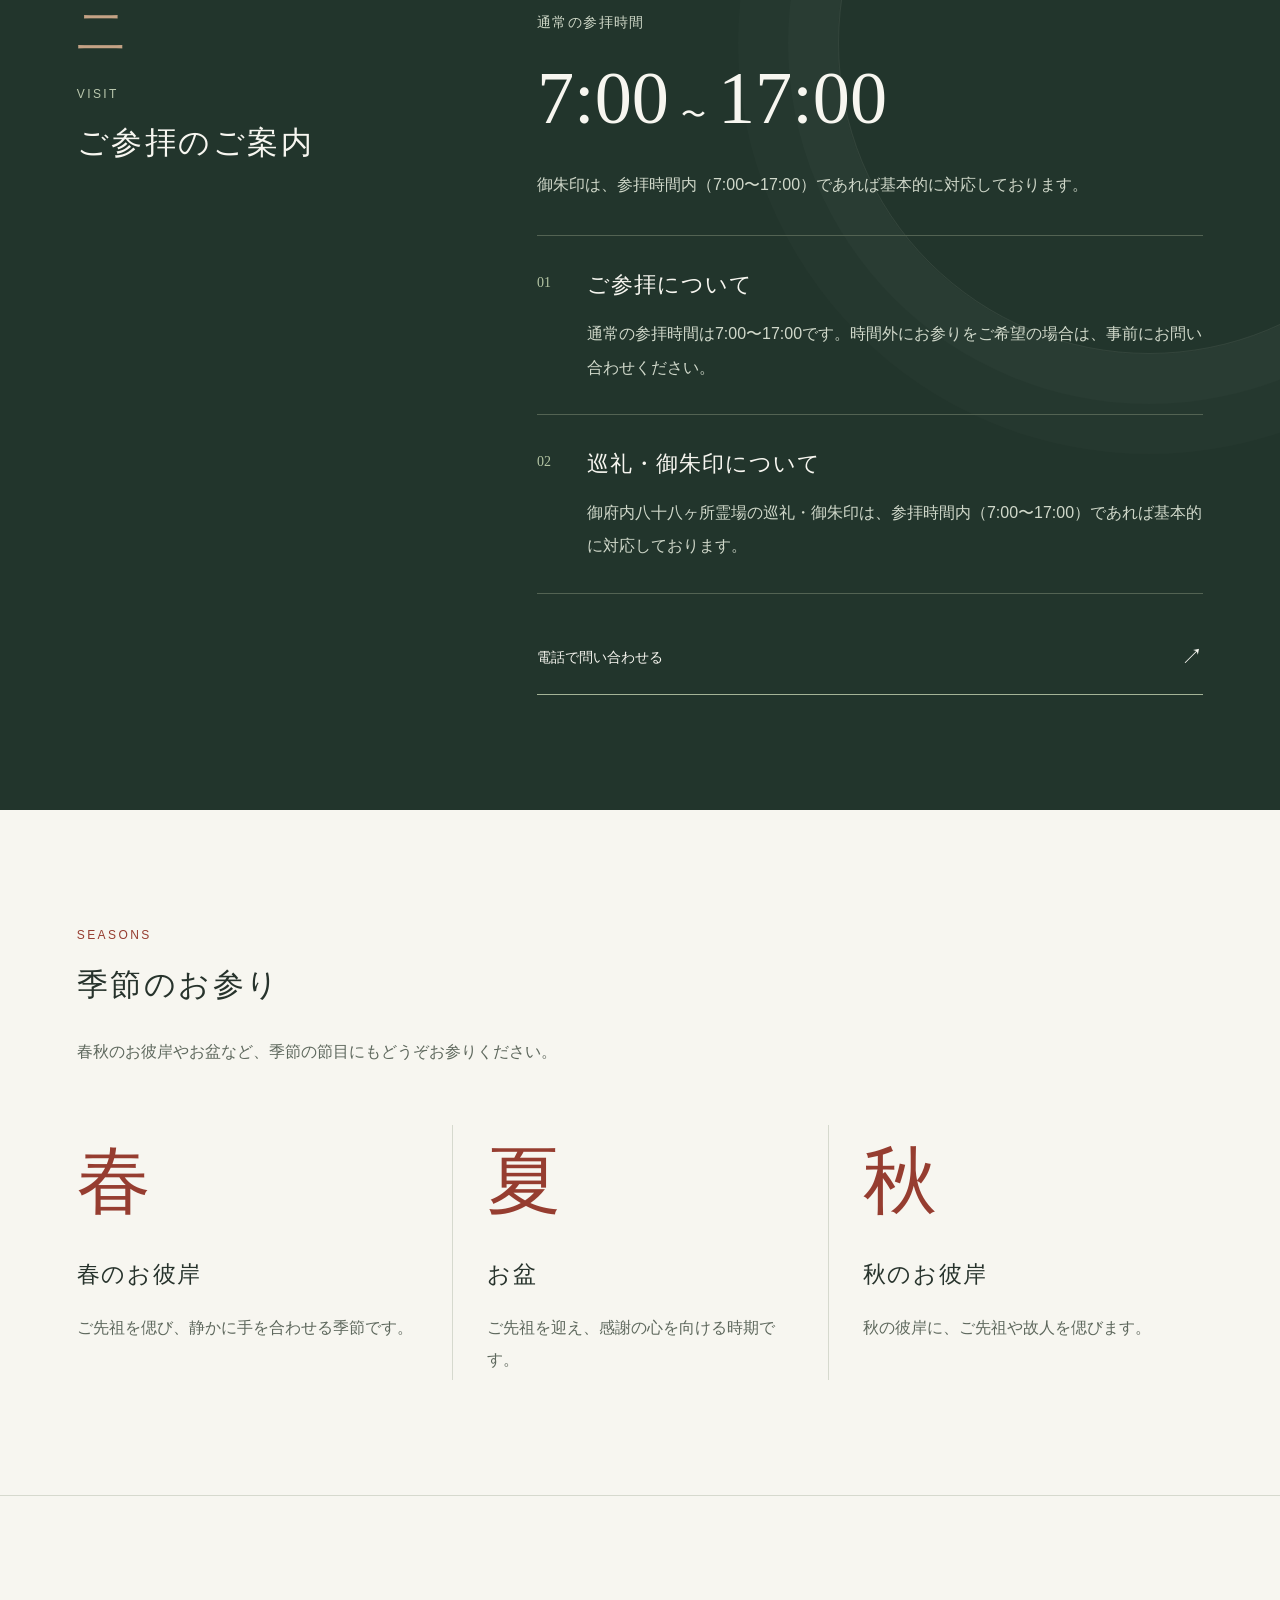
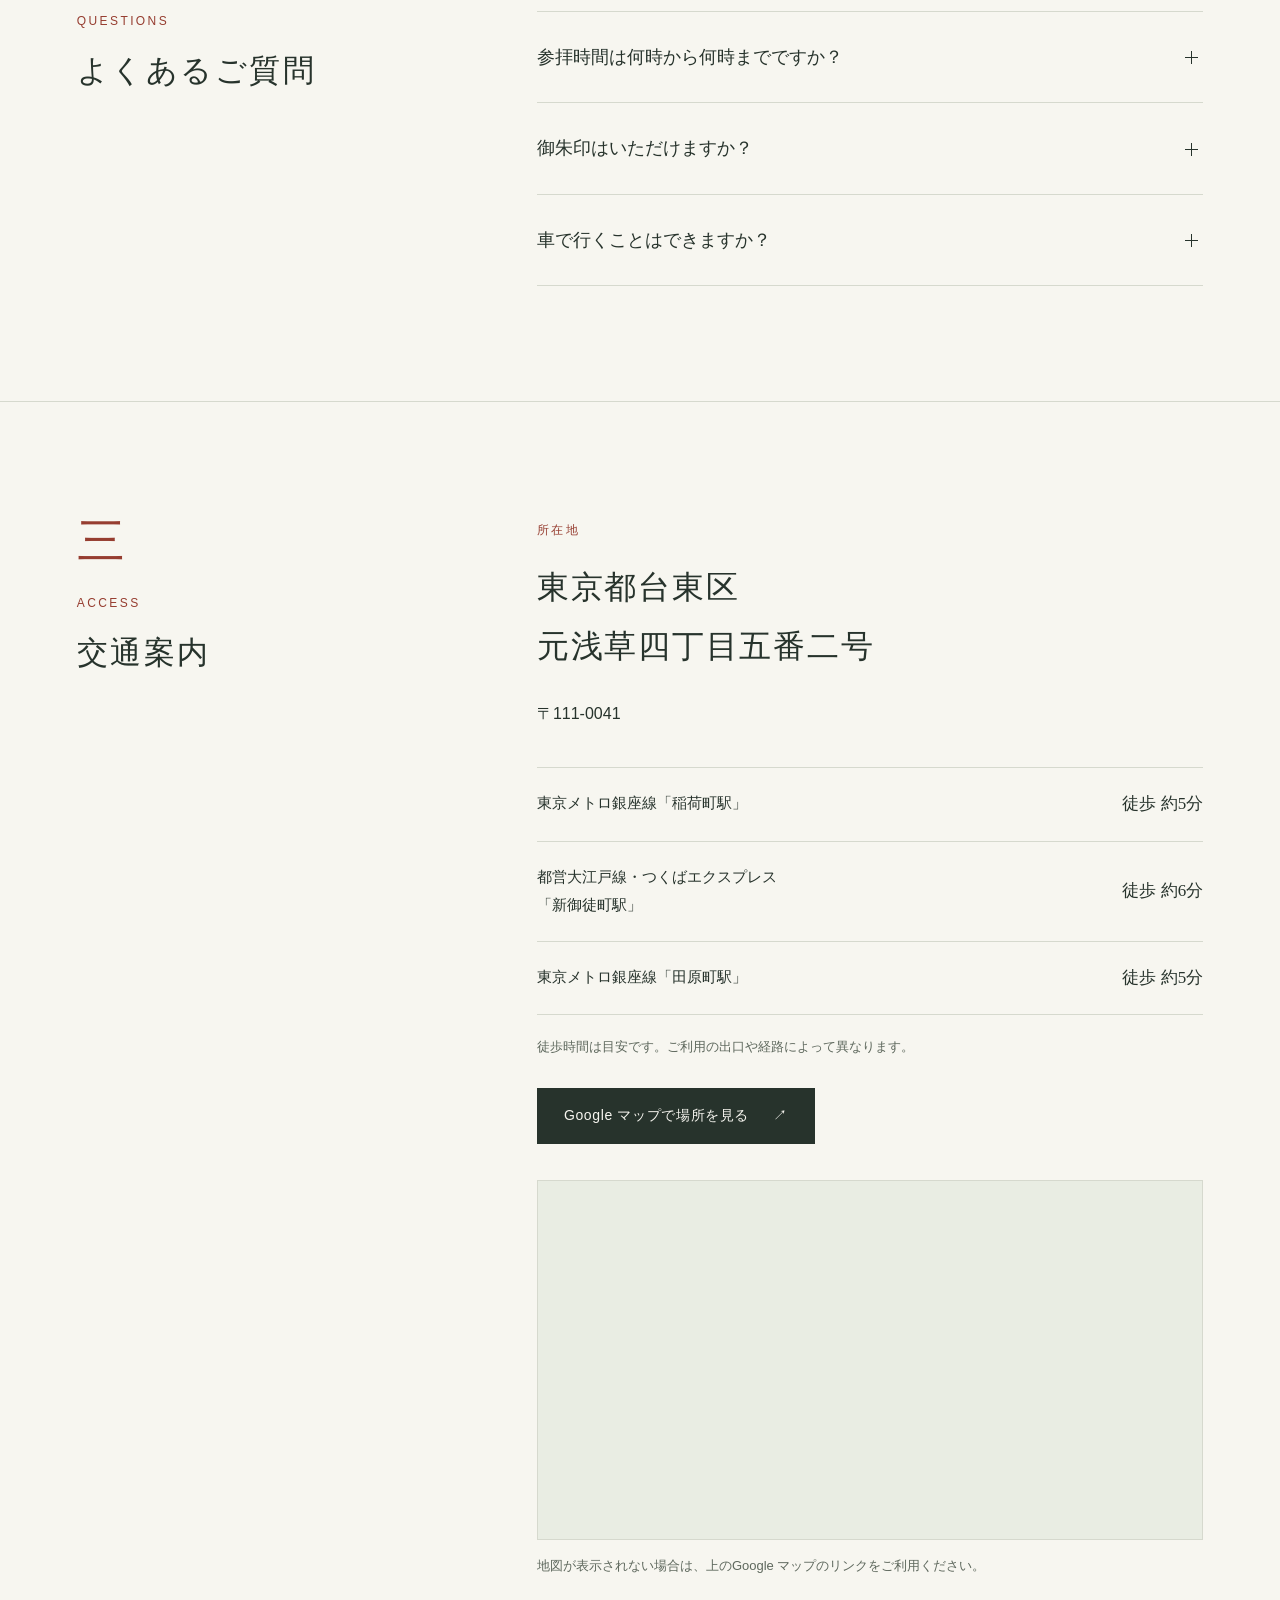
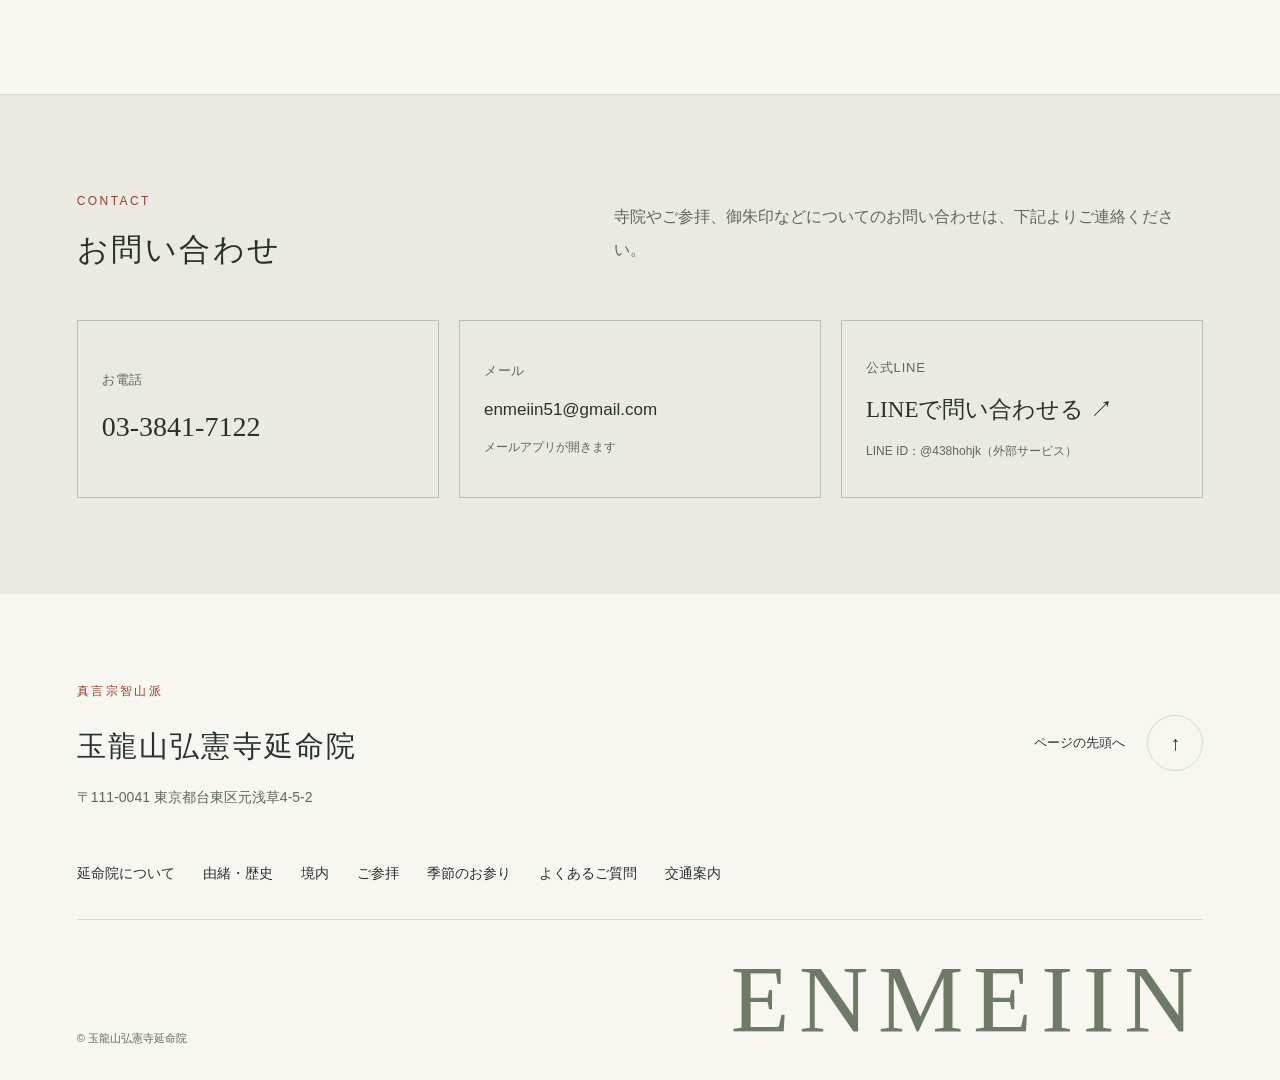
==== commit 21ca09a1: "Limit guardian wording to the accompanying guardians thank-you" ====
--- a/index.html
+++ b/index.html
@@ -115,7 +115,7 @@
           <p class="eyebrow">開催のご報告</p>
           <h3 id="moon-title">お月見どろぼう<br>開催のご報告</h3>
           <p class="news-date">2026年10月2日（金）開催<br><strong>また来年も、お楽しみに。</strong></p>
-          <p>約300人のお子さまにお越しいただき、境内はとても賑わいました。<br>ご参加いただいた保護者の皆様、ありがとうございました。</p>
+          <p>約300人のお子さまにお越しいただき、境内はとても賑わいました。<br>ご参加いただいた皆さま、ありがとうございました。</p>
           <p class="news-note">来年も開催を予定しています。<br>お寺をもっと身近に感じていただければ嬉しく思います。</p>
           <a class="button" href="./news/20261002-otsukimi.html">開催のご報告・会場の写真 <span aria-hidden="true">→</span></a>
         </div>
